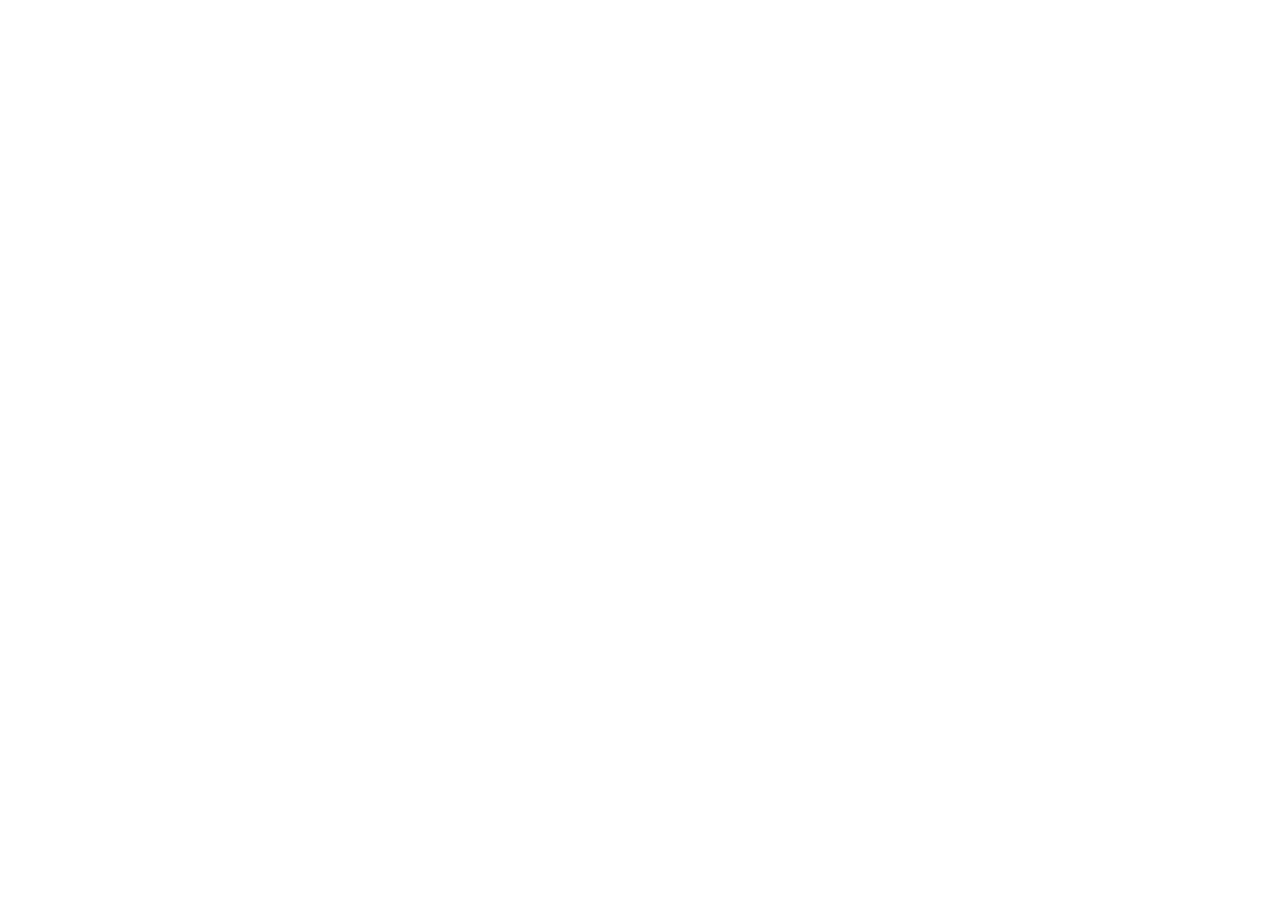
==== index.html @ bc88ebb4 "20221108" ====
<!DOCTYPE html><html lang="en"><head>
    <meta charset="utf-8">
    <title>WAYNE'S HOME PAGE</title>
    <base href="https://chaomow.github.io/mypage/">
    <meta name="viewport" content="width=device-width, initial-scale=1">
    <link rel="icon" type="image/x-icon" href="favicon.ico">
    <link rel="preconnect" href="https://fonts.googleapis.com">
    <link rel="preconnect" href="https://fonts.gstatic.com" crossorigin="">
    <style type="text/css">@font-face{font-family:'Material Symbols Outlined';font-style:normal;font-weight:400;src:url(https://fonts.gstatic.com/s/materialsymbolsoutlined/v68/kJF1BvYX7BgnkSrUwT8OhrdQw4oELdPIeeII9v6oDMzByHX9rA6RzaxHMPdY43zj-jCxv3fzvRNU22ZXGJpEpjC_1v-p_4MrImHCIJIZrDCvHOelbd5zrDAt.woff) format('woff');}.material-symbols-outlined{font-family:'Material Symbols Outlined';font-weight:normal;font-style:normal;font-size:24px;line-height:1;letter-spacing:normal;text-transform:none;display:inline-block;white-space:nowrap;word-wrap:normal;direction:ltr;-webkit-font-feature-settings:'liga';-webkit-font-smoothing:antialiased;}</style>
  <style>body{margin:0!important;padding:0!important}:root{--surface-a:#ffffff;--surface-b:#f8f9fa;--surface-c:#e9ecef;--surface-d:#dee2e6;--surface-e:#ffffff;--surface-f:#ffffff;--text-color:#495057;--text-color-secondary:#6c757d;--primary-color:#2196F3;--primary-color-text:#ffffff;--font-family:-apple-system, BlinkMacSystemFont, Segoe UI, Roboto, Helvetica, Arial, sans-serif, Apple Color Emoji, Segoe UI Emoji, Segoe UI Symbol;--surface-0:#ffffff;--surface-50:#FAFAFA;--surface-100:#F5F5F5;--surface-200:#EEEEEE;--surface-300:#E0E0E0;--surface-400:#BDBDBD;--surface-500:#9E9E9E;--surface-600:#757575;--surface-700:#616161;--surface-800:#424242;--surface-900:#212121;--gray-50:#FAFAFA;--gray-100:#F5F5F5;--gray-200:#EEEEEE;--gray-300:#E0E0E0;--gray-400:#BDBDBD;--gray-500:#9E9E9E;--gray-600:#757575;--gray-700:#616161;--gray-800:#424242;--gray-900:#212121;--content-padding:1rem;--inline-spacing:.5rem;--border-radius:3px;--surface-ground:#f8f9fa;--surface-section:#ffffff;--surface-card:#ffffff;--surface-overlay:#ffffff;--surface-border:#dee2e6;--surface-hover:#e9ecef;--maskbg:rgba(0, 0, 0, .4);--focus-ring:0 0 0 .2rem #a6d5fa;color-scheme:light}*{box-sizing:border-box}:root{--blue-50:#f4fafe;--blue-100:#cae6fc;--blue-200:#a0d2fa;--blue-300:#75bef8;--blue-400:#4baaf5;--blue-500:#2196f3;--blue-600:#1c80cf;--blue-700:#1769aa;--blue-800:#125386;--blue-900:#0d3c61;--green-50:#f6fbf6;--green-100:#d4ecd5;--green-200:#b2ddb4;--green-300:#90cd93;--green-400:#6ebe71;--green-500:#4caf50;--green-600:#419544;--green-700:#357b38;--green-800:#2a602c;--green-900:#1e4620;--yellow-50:#fffcf5;--yellow-100:#fef0cd;--yellow-200:#fde4a5;--yellow-300:#fdd87d;--yellow-400:#fccc55;--yellow-500:#fbc02d;--yellow-600:#d5a326;--yellow-700:#b08620;--yellow-800:#8a6a19;--yellow-900:#644d12;--cyan-50:#f2fcfd;--cyan-100:#c2eff5;--cyan-200:#91e2ed;--cyan-300:#61d5e4;--cyan-400:#30c9dc;--cyan-500:#00bcd4;--cyan-600:#00a0b4;--cyan-700:#008494;--cyan-800:#006775;--cyan-900:#004b55;--pink-50:#fef4f7;--pink-100:#fac9da;--pink-200:#f69ebc;--pink-300:#f1749e;--pink-400:#ed4981;--pink-500:#e91e63;--pink-600:#c61a54;--pink-700:#a31545;--pink-800:#801136;--pink-900:#5d0c28;--indigo-50:#f5f6fb;--indigo-100:#d1d5ed;--indigo-200:#acb4df;--indigo-300:#8893d1;--indigo-400:#6372c3;--indigo-500:#3f51b5;--indigo-600:#36459a;--indigo-700:#2c397f;--indigo-800:#232d64;--indigo-900:#192048;--teal-50:#f2faf9;--teal-100:#c2e6e2;--teal-200:#91d2cc;--teal-300:#61beb5;--teal-400:#30aa9f;--teal-500:#009688;--teal-600:#008074;--teal-700:#00695f;--teal-800:#00534b;--teal-900:#003c36;--orange-50:#fff8f2;--orange-100:#fde0c2;--orange-200:#fbc791;--orange-300:#f9ae61;--orange-400:#f79530;--orange-500:#f57c00;--orange-600:#d06900;--orange-700:#ac5700;--orange-800:#874400;--orange-900:#623200;--bluegray-50:#f7f9f9;--bluegray-100:#d9e0e3;--bluegray-200:#bbc7cd;--bluegray-300:#9caeb7;--bluegray-400:#7e96a1;--bluegray-500:#607d8b;--bluegray-600:#526a76;--bluegray-700:#435861;--bluegray-800:#35454c;--bluegray-900:#263238;--purple-50:#faf4fb;--purple-100:#e7cbec;--purple-200:#d4a2dd;--purple-300:#c279ce;--purple-400:#af50bf;--purple-500:#9c27b0;--purple-600:#852196;--purple-700:#6d1b7b;--purple-800:#561561;--purple-900:#3e1046;--red-50:#fff5f5;--red-100:#ffd1ce;--red-200:#ffada7;--red-300:#ff8980;--red-400:#ff6459;--red-500:#ff4032;--red-600:#d9362b;--red-700:#b32d23;--red-800:#8c231c;--red-900:#661a14;--primary-50:#f4fafe;--primary-100:#cae6fc;--primary-200:#a0d2fa;--primary-300:#75bef8;--primary-400:#4baaf5;--primary-500:#2196f3;--primary-600:#1c80cf;--primary-700:#1769aa;--primary-800:#125386;--primary-900:#0d3c61}</style><link rel="stylesheet" href="styles.6260eb322035227e.css" media="print" onload="this.media='all'"><noscript><link rel="stylesheet" href="styles.6260eb322035227e.css"></noscript></head>
  <body>
    <app-root></app-root>
  <script src="runtime.2a8d6dcef9b5f52f.js" type="module"></script><script src="polyfills.b99f590e5c2a266e.js" type="module"></script><script src="main.720377972536fd0b.js" type="module"></script>

</body></html>
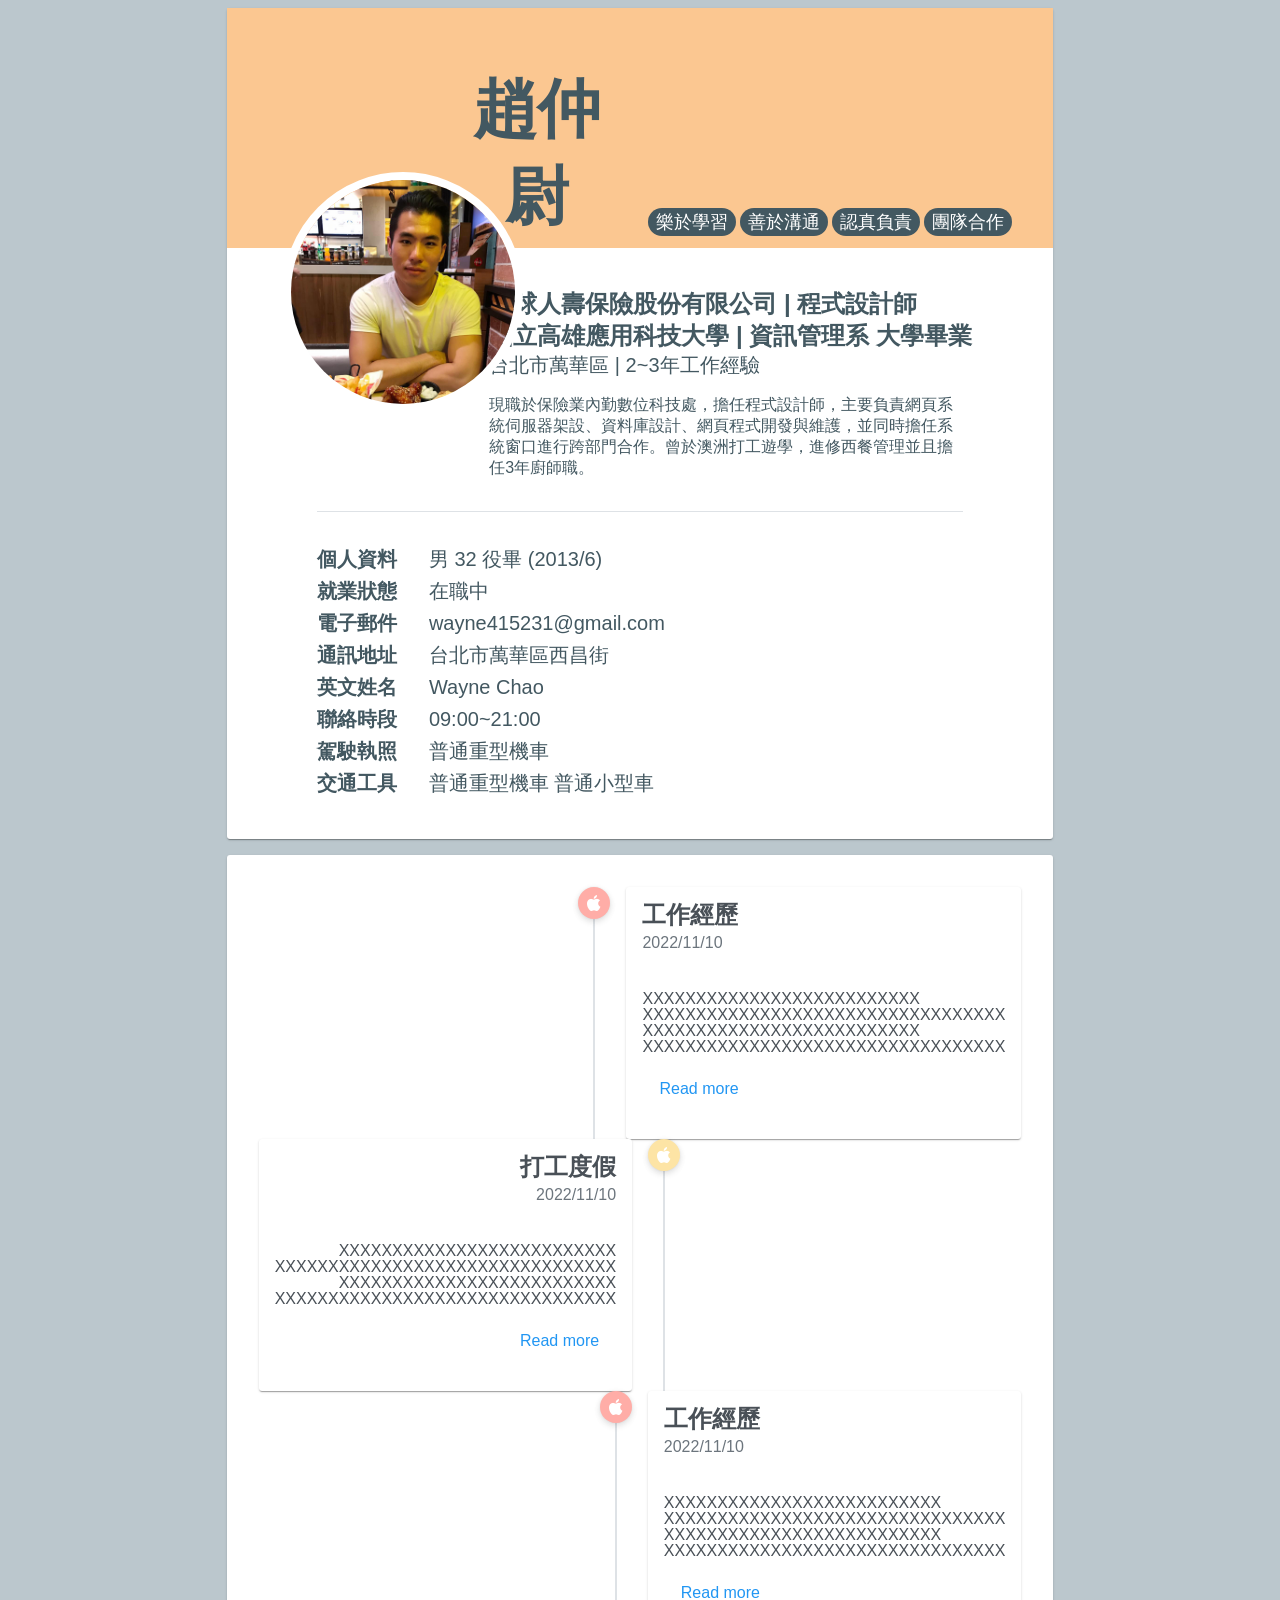
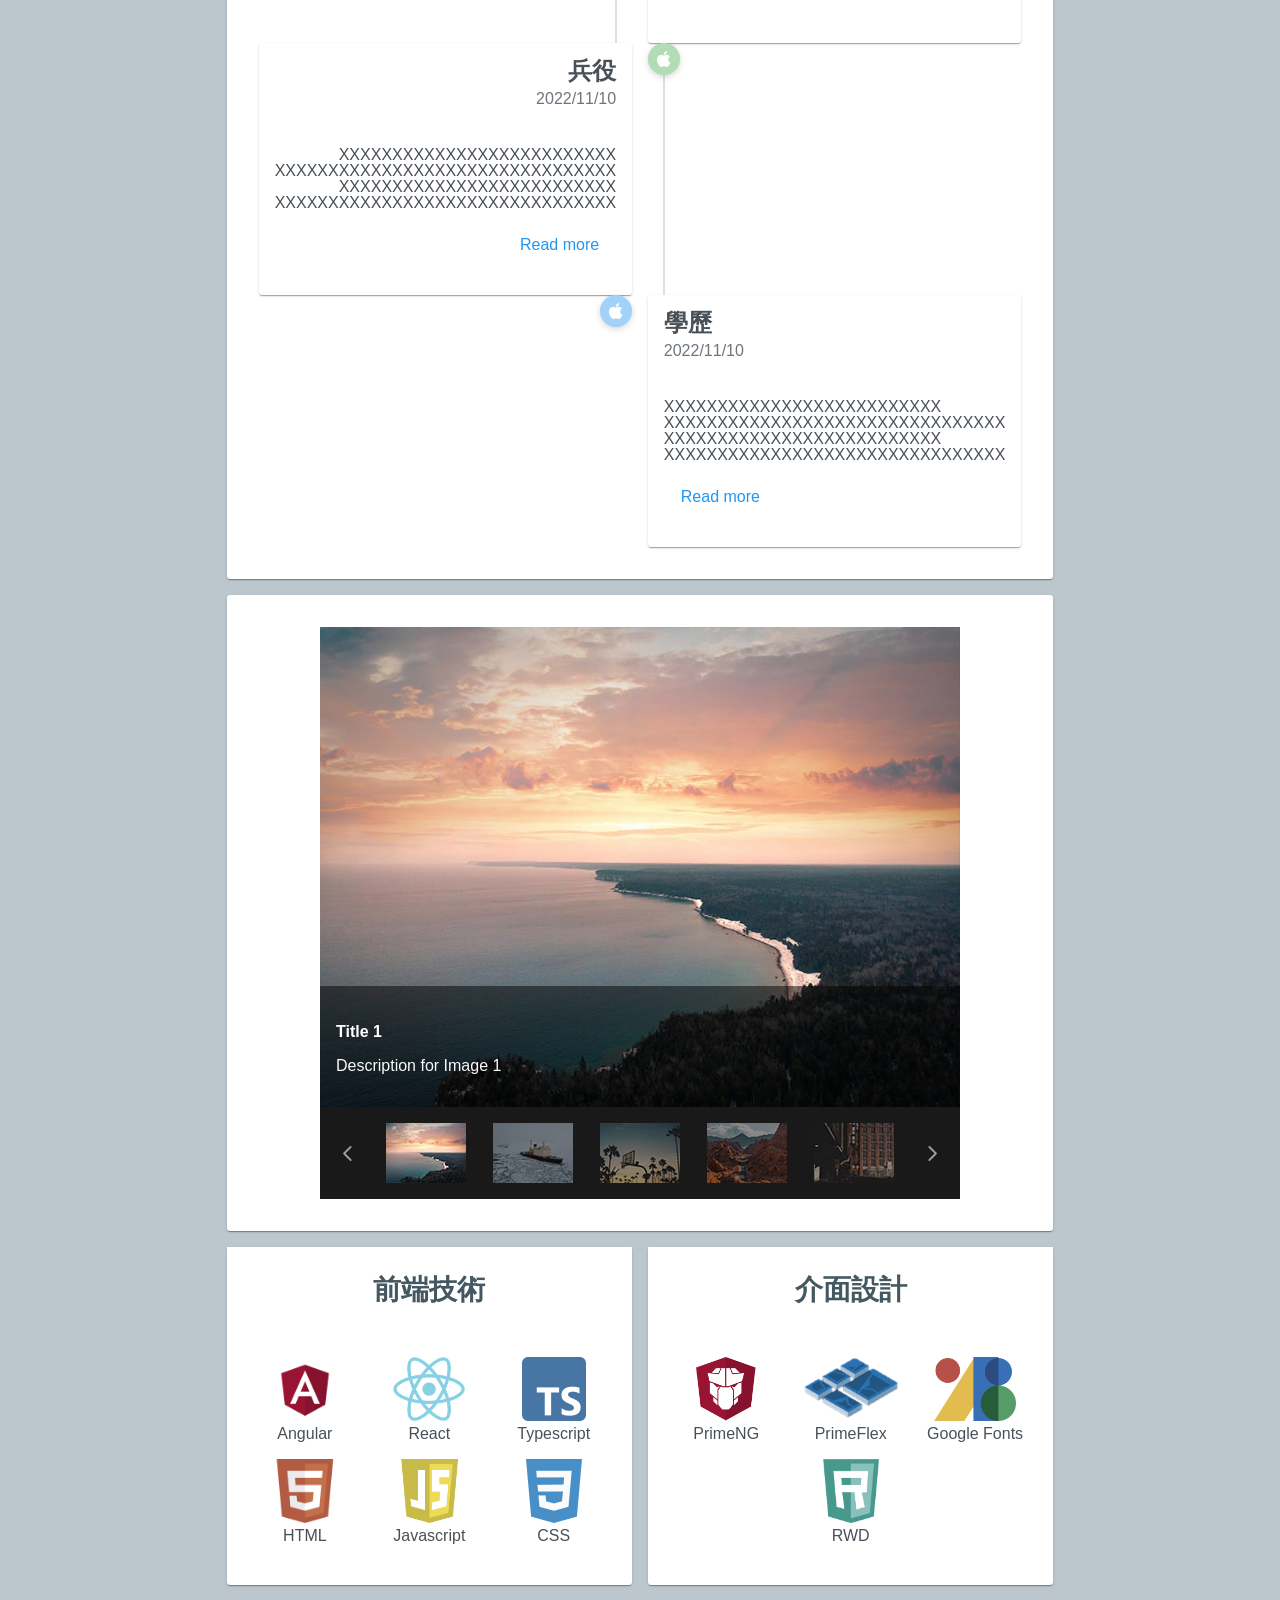
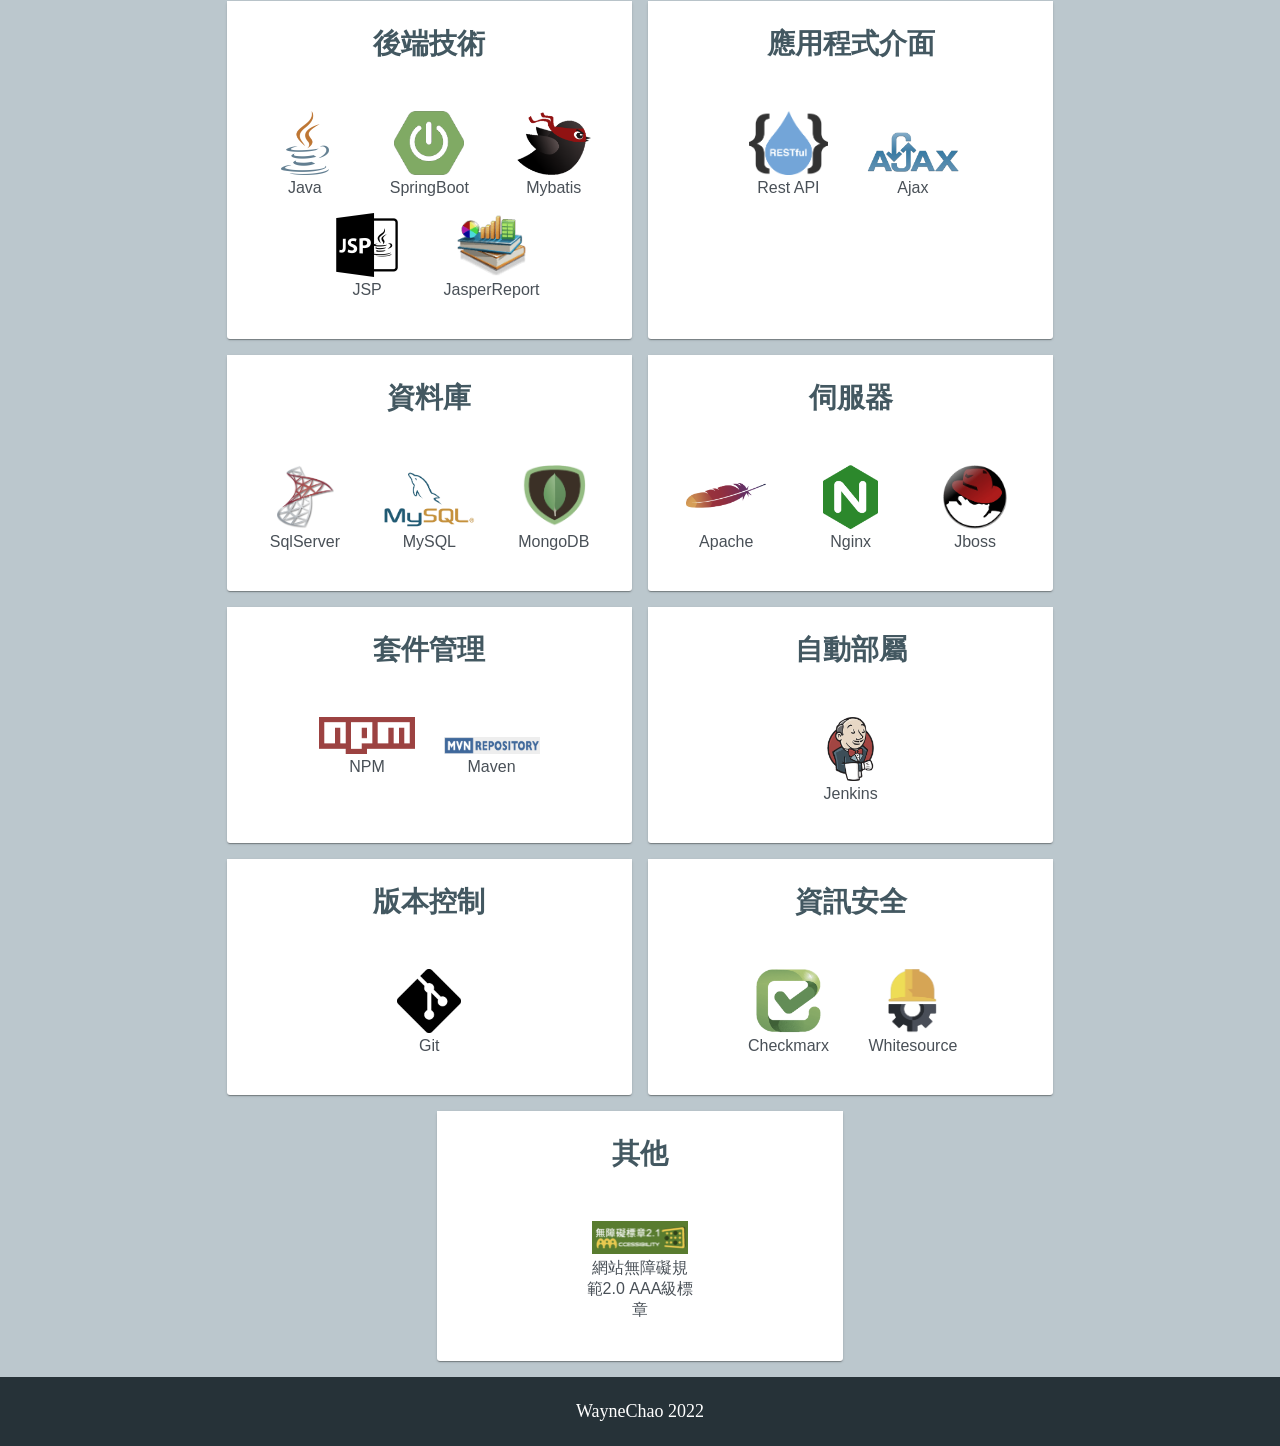
==== commit 3d6ea0b1: "20221110" ====
--- a/index.html
+++ b/index.html
@@ -1,15 +1,15 @@
 <!DOCTYPE html><html lang="en"><head>
     <meta charset="utf-8">
     <title>WAYNE'S HOME PAGE</title>
-    <base href="https://chaomow.github.io/mypage/">
+    <base href="/">
     <meta name="viewport" content="width=device-width, initial-scale=1">
     <link rel="icon" type="image/x-icon" href="favicon.ico">
     <link rel="preconnect" href="https://fonts.googleapis.com">
     <link rel="preconnect" href="https://fonts.gstatic.com" crossorigin="">
     <style type="text/css">@font-face{font-family:'Material Symbols Outlined';font-style:normal;font-weight:400;src:url(https://fonts.gstatic.com/s/materialsymbolsoutlined/v68/kJF1BvYX7BgnkSrUwT8OhrdQw4oELdPIeeII9v6oDMzByHX9rA6RzaxHMPdY43zj-jCxv3fzvRNU22ZXGJpEpjC_1v-p_4MrImHCIJIZrDCvHOelbd5zrDAt.woff) format('woff');}.material-symbols-outlined{font-family:'Material Symbols Outlined';font-weight:normal;font-style:normal;font-size:24px;line-height:1;letter-spacing:normal;text-transform:none;display:inline-block;white-space:nowrap;word-wrap:normal;direction:ltr;-webkit-font-feature-settings:'liga';-webkit-font-smoothing:antialiased;}</style>
-  <style>body{margin:0!important;padding:0!important}:root{--surface-a:#ffffff;--surface-b:#f8f9fa;--surface-c:#e9ecef;--surface-d:#dee2e6;--surface-e:#ffffff;--surface-f:#ffffff;--text-color:#495057;--text-color-secondary:#6c757d;--primary-color:#2196F3;--primary-color-text:#ffffff;--font-family:-apple-system, BlinkMacSystemFont, Segoe UI, Roboto, Helvetica, Arial, sans-serif, Apple Color Emoji, Segoe UI Emoji, Segoe UI Symbol;--surface-0:#ffffff;--surface-50:#FAFAFA;--surface-100:#F5F5F5;--surface-200:#EEEEEE;--surface-300:#E0E0E0;--surface-400:#BDBDBD;--surface-500:#9E9E9E;--surface-600:#757575;--surface-700:#616161;--surface-800:#424242;--surface-900:#212121;--gray-50:#FAFAFA;--gray-100:#F5F5F5;--gray-200:#EEEEEE;--gray-300:#E0E0E0;--gray-400:#BDBDBD;--gray-500:#9E9E9E;--gray-600:#757575;--gray-700:#616161;--gray-800:#424242;--gray-900:#212121;--content-padding:1rem;--inline-spacing:.5rem;--border-radius:3px;--surface-ground:#f8f9fa;--surface-section:#ffffff;--surface-card:#ffffff;--surface-overlay:#ffffff;--surface-border:#dee2e6;--surface-hover:#e9ecef;--maskbg:rgba(0, 0, 0, .4);--focus-ring:0 0 0 .2rem #a6d5fa;color-scheme:light}*{box-sizing:border-box}:root{--blue-50:#f4fafe;--blue-100:#cae6fc;--blue-200:#a0d2fa;--blue-300:#75bef8;--blue-400:#4baaf5;--blue-500:#2196f3;--blue-600:#1c80cf;--blue-700:#1769aa;--blue-800:#125386;--blue-900:#0d3c61;--green-50:#f6fbf6;--green-100:#d4ecd5;--green-200:#b2ddb4;--green-300:#90cd93;--green-400:#6ebe71;--green-500:#4caf50;--green-600:#419544;--green-700:#357b38;--green-800:#2a602c;--green-900:#1e4620;--yellow-50:#fffcf5;--yellow-100:#fef0cd;--yellow-200:#fde4a5;--yellow-300:#fdd87d;--yellow-400:#fccc55;--yellow-500:#fbc02d;--yellow-600:#d5a326;--yellow-700:#b08620;--yellow-800:#8a6a19;--yellow-900:#644d12;--cyan-50:#f2fcfd;--cyan-100:#c2eff5;--cyan-200:#91e2ed;--cyan-300:#61d5e4;--cyan-400:#30c9dc;--cyan-500:#00bcd4;--cyan-600:#00a0b4;--cyan-700:#008494;--cyan-800:#006775;--cyan-900:#004b55;--pink-50:#fef4f7;--pink-100:#fac9da;--pink-200:#f69ebc;--pink-300:#f1749e;--pink-400:#ed4981;--pink-500:#e91e63;--pink-600:#c61a54;--pink-700:#a31545;--pink-800:#801136;--pink-900:#5d0c28;--indigo-50:#f5f6fb;--indigo-100:#d1d5ed;--indigo-200:#acb4df;--indigo-300:#8893d1;--indigo-400:#6372c3;--indigo-500:#3f51b5;--indigo-600:#36459a;--indigo-700:#2c397f;--indigo-800:#232d64;--indigo-900:#192048;--teal-50:#f2faf9;--teal-100:#c2e6e2;--teal-200:#91d2cc;--teal-300:#61beb5;--teal-400:#30aa9f;--teal-500:#009688;--teal-600:#008074;--teal-700:#00695f;--teal-800:#00534b;--teal-900:#003c36;--orange-50:#fff8f2;--orange-100:#fde0c2;--orange-200:#fbc791;--orange-300:#f9ae61;--orange-400:#f79530;--orange-500:#f57c00;--orange-600:#d06900;--orange-700:#ac5700;--orange-800:#874400;--orange-900:#623200;--bluegray-50:#f7f9f9;--bluegray-100:#d9e0e3;--bluegray-200:#bbc7cd;--bluegray-300:#9caeb7;--bluegray-400:#7e96a1;--bluegray-500:#607d8b;--bluegray-600:#526a76;--bluegray-700:#435861;--bluegray-800:#35454c;--bluegray-900:#263238;--purple-50:#faf4fb;--purple-100:#e7cbec;--purple-200:#d4a2dd;--purple-300:#c279ce;--purple-400:#af50bf;--purple-500:#9c27b0;--purple-600:#852196;--purple-700:#6d1b7b;--purple-800:#561561;--purple-900:#3e1046;--red-50:#fff5f5;--red-100:#ffd1ce;--red-200:#ffada7;--red-300:#ff8980;--red-400:#ff6459;--red-500:#ff4032;--red-600:#d9362b;--red-700:#b32d23;--red-800:#8c231c;--red-900:#661a14;--primary-50:#f4fafe;--primary-100:#cae6fc;--primary-200:#a0d2fa;--primary-300:#75bef8;--primary-400:#4baaf5;--primary-500:#2196f3;--primary-600:#1c80cf;--primary-700:#1769aa;--primary-800:#125386;--primary-900:#0d3c61}</style><link rel="stylesheet" href="styles.6260eb322035227e.css" media="print" onload="this.media='all'"><noscript><link rel="stylesheet" href="styles.6260eb322035227e.css"></noscript></head>
+  <style>html{scroll-behavior:smooth}body{margin:0!important;padding:0!important}:root{--surface-a:#ffffff;--surface-b:#f8f9fa;--surface-c:#e9ecef;--surface-d:#dee2e6;--surface-e:#ffffff;--surface-f:#ffffff;--text-color:#495057;--text-color-secondary:#6c757d;--primary-color:#2196F3;--primary-color-text:#ffffff;--font-family:-apple-system, BlinkMacSystemFont, Segoe UI, Roboto, Helvetica, Arial, sans-serif, Apple Color Emoji, Segoe UI Emoji, Segoe UI Symbol;--surface-0:#ffffff;--surface-50:#FAFAFA;--surface-100:#F5F5F5;--surface-200:#EEEEEE;--surface-300:#E0E0E0;--surface-400:#BDBDBD;--surface-500:#9E9E9E;--surface-600:#757575;--surface-700:#616161;--surface-800:#424242;--surface-900:#212121;--gray-50:#FAFAFA;--gray-100:#F5F5F5;--gray-200:#EEEEEE;--gray-300:#E0E0E0;--gray-400:#BDBDBD;--gray-500:#9E9E9E;--gray-600:#757575;--gray-700:#616161;--gray-800:#424242;--gray-900:#212121;--content-padding:1rem;--inline-spacing:.5rem;--border-radius:3px;--surface-ground:#f8f9fa;--surface-section:#ffffff;--surface-card:#ffffff;--surface-overlay:#ffffff;--surface-border:#dee2e6;--surface-hover:#e9ecef;--maskbg:rgba(0, 0, 0, .4);--focus-ring:0 0 0 .2rem #a6d5fa;color-scheme:light}*{box-sizing:border-box}:root{--blue-50:#f4fafe;--blue-100:#cae6fc;--blue-200:#a0d2fa;--blue-300:#75bef8;--blue-400:#4baaf5;--blue-500:#2196f3;--blue-600:#1c80cf;--blue-700:#1769aa;--blue-800:#125386;--blue-900:#0d3c61;--green-50:#f6fbf6;--green-100:#d4ecd5;--green-200:#b2ddb4;--green-300:#90cd93;--green-400:#6ebe71;--green-500:#4caf50;--green-600:#419544;--green-700:#357b38;--green-800:#2a602c;--green-900:#1e4620;--yellow-50:#fffcf5;--yellow-100:#fef0cd;--yellow-200:#fde4a5;--yellow-300:#fdd87d;--yellow-400:#fccc55;--yellow-500:#fbc02d;--yellow-600:#d5a326;--yellow-700:#b08620;--yellow-800:#8a6a19;--yellow-900:#644d12;--cyan-50:#f2fcfd;--cyan-100:#c2eff5;--cyan-200:#91e2ed;--cyan-300:#61d5e4;--cyan-400:#30c9dc;--cyan-500:#00bcd4;--cyan-600:#00a0b4;--cyan-700:#008494;--cyan-800:#006775;--cyan-900:#004b55;--pink-50:#fef4f7;--pink-100:#fac9da;--pink-200:#f69ebc;--pink-300:#f1749e;--pink-400:#ed4981;--pink-500:#e91e63;--pink-600:#c61a54;--pink-700:#a31545;--pink-800:#801136;--pink-900:#5d0c28;--indigo-50:#f5f6fb;--indigo-100:#d1d5ed;--indigo-200:#acb4df;--indigo-300:#8893d1;--indigo-400:#6372c3;--indigo-500:#3f51b5;--indigo-600:#36459a;--indigo-700:#2c397f;--indigo-800:#232d64;--indigo-900:#192048;--teal-50:#f2faf9;--teal-100:#c2e6e2;--teal-200:#91d2cc;--teal-300:#61beb5;--teal-400:#30aa9f;--teal-500:#009688;--teal-600:#008074;--teal-700:#00695f;--teal-800:#00534b;--teal-900:#003c36;--orange-50:#fff8f2;--orange-100:#fde0c2;--orange-200:#fbc791;--orange-300:#f9ae61;--orange-400:#f79530;--orange-500:#f57c00;--orange-600:#d06900;--orange-700:#ac5700;--orange-800:#874400;--orange-900:#623200;--bluegray-50:#f7f9f9;--bluegray-100:#d9e0e3;--bluegray-200:#bbc7cd;--bluegray-300:#9caeb7;--bluegray-400:#7e96a1;--bluegray-500:#607d8b;--bluegray-600:#526a76;--bluegray-700:#435861;--bluegray-800:#35454c;--bluegray-900:#263238;--purple-50:#faf4fb;--purple-100:#e7cbec;--purple-200:#d4a2dd;--purple-300:#c279ce;--purple-400:#af50bf;--purple-500:#9c27b0;--purple-600:#852196;--purple-700:#6d1b7b;--purple-800:#561561;--purple-900:#3e1046;--red-50:#fff5f5;--red-100:#ffd1ce;--red-200:#ffada7;--red-300:#ff8980;--red-400:#ff6459;--red-500:#ff4032;--red-600:#d9362b;--red-700:#b32d23;--red-800:#8c231c;--red-900:#661a14;--primary-50:#f4fafe;--primary-100:#cae6fc;--primary-200:#a0d2fa;--primary-300:#75bef8;--primary-400:#4baaf5;--primary-500:#2196f3;--primary-600:#1c80cf;--primary-700:#1769aa;--primary-800:#125386;--primary-900:#0d3c61}</style><link rel="stylesheet" href="styles.47f8386984bbf0a9.css" media="print" onload="this.media='all'"><noscript><link rel="stylesheet" href="styles.47f8386984bbf0a9.css"></noscript></head>
   <body>
     <app-root></app-root>
-  <script src="runtime.2a8d6dcef9b5f52f.js" type="module"></script><script src="polyfills.b99f590e5c2a266e.js" type="module"></script><script src="main.720377972536fd0b.js" type="module"></script>
+  <script src="runtime.d8e8697919261446.js" type="module"></script><script src="polyfills.b99f590e5c2a266e.js" type="module"></script><script src="main.c6838c0683c61ab2.js" type="module"></script>
 
 </body></html>
--- a/styles.47f8386984bbf0a9.css
+++ b/styles.47f8386984bbf0a9.css
@@ -0,0 +1,6 @@
+html{scroll-behavior:smooth}body,.grid{margin:0!important;padding:0!important}.p-scrolltop{width:4rem!important;height:4rem!important;border:none!important;background:var(--bluegray-200)!important}.p-scrolltop:hover{background:var(--bluegray-300)!important}.p-scrolltop:focus{outline:0 none;outline-offset:0;box-shadow:0 0 0 .2rem var(--bluegray-300)!important}.p-scrolltop .p-scrolltop-icon{font-size:2rem;color:#fff!important}@media (max-width: 992px){.p-scrolltop{width:4rem!important;height:4rem!important}.p-scrolltop .p-scrolltop-icon{font-size:2rem!important}}.p-dock .p-dock-item{background-color:var(--bluegray-200)!important;border-radius:50%}.p-dock .p-dock-item a{text-decoration:none!important}.p-dock .p-dock-item a span{font-size:3rem;color:#fff!important}.p-dock .p-dock-item:hover{background-color:var(--bluegray-300)!important}.p-speeddial .p-speeddial-button{top:20px!important;left:20px!important;width:4rem!important;height:4rem!important;border:none!important;background-color:var(--bluegray-200)!important;box-shadow:0 2px 4px -1px #0003,0 4px 5px #00000024,0 1px 10px #0000001f!important}.p-speeddial .p-speeddial-button:hover{background-color:var(--bluegray-300)!important}.p-speeddial .p-speeddial-button:focus{outline:0 none!important;outline-offset:0!important}.p-speeddial .p-speeddial-item a{text-decoration:none!important}.p-speeddial .p-speeddial-action{top:20px!important;left:20px!important;width:3rem!important;height:3rem!important;background-color:var(--bluegray-200)!important}.p-speeddial .p-speeddial-action:hover{background-color:var(--bluegray-300)!important}.p-tooltip .p-tooltip-text{background-color:var(--bluegray-400)!important;color:#fff!important}.p-tooltip.p-tooltip-right .p-tooltip-arrow{border-right-color:var(--bluegray-400)!important}.p-tooltip.p-tooltip-left .p-tooltip-arrow{border-left-color:var(--bluegray-400)!important}.p-tooltip.p-tooltip-top .p-tooltip-arrow{border-top-color:var(--bluegray-400)!important}.p-tooltip.p-tooltip-bottom .p-tooltip-arrow{border-bottom-color:var(--bluegray-400)!important}.table{display:table}.table .row{display:table-row}.table .row .cell{display:table-cell}:root{--surface-a:#ffffff;--surface-b:#f8f9fa;--surface-c:#e9ecef;--surface-d:#dee2e6;--surface-e:#ffffff;--surface-f:#ffffff;--text-color:#495057;--text-color-secondary:#6c757d;--primary-color:#2196F3;--primary-color-text:#ffffff;--font-family:-apple-system, BlinkMacSystemFont, Segoe UI, Roboto, Helvetica, Arial, sans-serif, Apple Color Emoji, Segoe UI Emoji, Segoe UI Symbol;--surface-0: #ffffff;--surface-50: #FAFAFA;--surface-100: #F5F5F5;--surface-200: #EEEEEE;--surface-300: #E0E0E0;--surface-400: #BDBDBD;--surface-500: #9E9E9E;--surface-600: #757575;--surface-700: #616161;--surface-800: #424242;--surface-900: #212121;--gray-50: #FAFAFA;--gray-100: #F5F5F5;--gray-200: #EEEEEE;--gray-300: #E0E0E0;--gray-400: #BDBDBD;--gray-500: #9E9E9E;--gray-600: #757575;--gray-700: #616161;--gray-800: #424242;--gray-900: #212121;--content-padding:1rem;--inline-spacing:.5rem;--border-radius:3px;--surface-ground:#f8f9fa;--surface-section:#ffffff;--surface-card:#ffffff;--surface-overlay:#ffffff;--surface-border:#dee2e6;--surface-hover: #e9ecef;--maskbg: rgba(0, 0, 0, .4);--focus-ring: 0 0 0 .2rem #a6d5fa;color-scheme:light}*{box-sizing:border-box}.p-component{font-family:-apple-system,BlinkMacSystemFont,Segoe UI,Roboto,Helvetica,Arial,sans-serif,"Apple Color Emoji","Segoe UI Emoji",Segoe UI Symbol;font-size:1rem;font-weight:400}.p-component-overlay{background-color:#0006;transition-duration:.2s}.p-disabled,.p-component:disabled{opacity:.6}.p-error{color:#f44336}.p-text-secondary{color:#6c757d}.pi{font-size:1rem}.p-link{font-size:1rem;font-family:-apple-system,BlinkMacSystemFont,Segoe UI,Roboto,Helvetica,Arial,sans-serif,"Apple Color Emoji","Segoe UI Emoji",Segoe UI Symbol;border-radius:3px}.p-link:focus{outline:0 none;outline-offset:0;box-shadow:0 0 0 .2rem #a6d5fa}.p-component-overlay-enter{animation:p-component-overlay-enter-animation .15s forwards}.p-component-overlay-leave{animation:p-component-overlay-leave-animation .15s forwards}@keyframes p-component-overlay-enter-animation{0%{background-color:transparent}to{background-color:var(--maskbg)}}@keyframes p-component-overlay-leave-animation{0%{background-color:var(--maskbg)}to{background-color:transparent}}:root{--blue-50:#f4fafe;--blue-100:#cae6fc;--blue-200:#a0d2fa;--blue-300:#75bef8;--blue-400:#4baaf5;--blue-500:#2196f3;--blue-600:#1c80cf;--blue-700:#1769aa;--blue-800:#125386;--blue-900:#0d3c61;--green-50:#f6fbf6;--green-100:#d4ecd5;--green-200:#b2ddb4;--green-300:#90cd93;--green-400:#6ebe71;--green-500:#4caf50;--green-600:#419544;--green-700:#357b38;--green-800:#2a602c;--green-900:#1e4620;--yellow-50:#fffcf5;--yellow-100:#fef0cd;--yellow-200:#fde4a5;--yellow-300:#fdd87d;--yellow-400:#fccc55;--yellow-500:#fbc02d;--yellow-600:#d5a326;--yellow-700:#b08620;--yellow-800:#8a6a19;--yellow-900:#644d12;--cyan-50:#f2fcfd;--cyan-100:#c2eff5;--cyan-200:#91e2ed;--cyan-300:#61d5e4;--cyan-400:#30c9dc;--cyan-500:#00bcd4;--cyan-600:#00a0b4;--cyan-700:#008494;--cyan-800:#006775;--cyan-900:#004b55;--pink-50:#fef4f7;--pink-100:#fac9da;--pink-200:#f69ebc;--pink-300:#f1749e;--pink-400:#ed4981;--pink-500:#e91e63;--pink-600:#c61a54;--pink-700:#a31545;--pink-800:#801136;--pink-900:#5d0c28;--indigo-50:#f5f6fb;--indigo-100:#d1d5ed;--indigo-200:#acb4df;--indigo-300:#8893d1;--indigo-400:#6372c3;--indigo-500:#3f51b5;--indigo-600:#36459a;--indigo-700:#2c397f;--indigo-800:#232d64;--indigo-900:#192048;--teal-50:#f2faf9;--teal-100:#c2e6e2;--teal-200:#91d2cc;--teal-300:#61beb5;--teal-400:#30aa9f;--teal-500:#009688;--teal-600:#008074;--teal-700:#00695f;--teal-800:#00534b;--teal-900:#003c36;--orange-50:#fff8f2;--orange-100:#fde0c2;--orange-200:#fbc791;--orange-300:#f9ae61;--orange-400:#f79530;--orange-500:#f57c00;--orange-600:#d06900;--orange-700:#ac5700;--orange-800:#874400;--orange-900:#623200;--bluegray-50:#f7f9f9;--bluegray-100:#d9e0e3;--bluegray-200:#bbc7cd;--bluegray-300:#9caeb7;--bluegray-400:#7e96a1;--bluegray-500:#607d8b;--bluegray-600:#526a76;--bluegray-700:#435861;--bluegray-800:#35454c;--bluegray-900:#263238;--purple-50:#faf4fb;--purple-100:#e7cbec;--purple-200:#d4a2dd;--purple-300:#c279ce;--purple-400:#af50bf;--purple-500:#9c27b0;--purple-600:#852196;--purple-700:#6d1b7b;--purple-800:#561561;--purple-900:#3e1046;--red-50:#fff5f5;--red-100:#ffd1ce;--red-200:#ffada7;--red-300:#ff8980;--red-400:#ff6459;--red-500:#ff4032;--red-600:#d9362b;--red-700:#b32d23;--red-800:#8c231c;--red-900:#661a14;--primary-50:#f4fafe;--primary-100:#cae6fc;--primary-200:#a0d2fa;--primary-300:#75bef8;--primary-400:#4baaf5;--primary-500:#2196f3;--primary-600:#1c80cf;--primary-700:#1769aa;--primary-800:#125386;--primary-900:#0d3c61}.p-autocomplete .p-autocomplete-loader{right:.5rem}.p-autocomplete.p-autocomplete-dd .p-autocomplete-loader{right:2.857rem}.p-autocomplete .p-autocomplete-multiple-container{padding:.25rem .5rem}.p-autocomplete .p-autocomplete-multiple-container:not(.p-disabled):hover{border-color:#2196f3}.p-autocomplete .p-autocomplete-multiple-container:not(.p-disabled).p-focus{outline:0 none;outline-offset:0;box-shadow:0 0 0 .2rem #a6d5fa;border-color:#2196f3}.p-autocomplete .p-autocomplete-multiple-container .p-autocomplete-input-token{padding:.25rem 0}.p-autocomplete .p-autocomplete-multiple-container .p-autocomplete-input-token input{font-family:-apple-system,BlinkMacSystemFont,Segoe UI,Roboto,Helvetica,Arial,sans-serif,"Apple Color Emoji","Segoe UI Emoji",Segoe UI Symbol;font-size:1rem;color:#495057;padding:0;margin:0}.p-autocomplete .p-autocomplete-multiple-container .p-autocomplete-token{padding:.25rem .5rem;margin-right:.5rem;background:#E3F2FD;color:#495057;border-radius:3px}.p-autocomplete .p-autocomplete-multiple-container .p-autocomplete-token .p-autocomplete-token-icon{margin-left:.5rem}p-autocomplete.ng-dirty.ng-invalid>.p-autocomplete>.p-inputtext{border-color:#f44336}.p-autocomplete-panel{background:#ffffff;color:#495057;border:0 none;border-radius:3px;box-shadow:0 2px 4px -1px #0003,0 4px 5px #00000024,0 1px 10px #0000001f}.p-autocomplete-panel .p-autocomplete-items{padding:.5rem 0}.p-autocomplete-panel .p-autocomplete-items .p-autocomplete-item{margin:0;padding:.5rem 1rem;border:0 none;color:#495057;background:transparent;transition:box-shadow .2s;border-radius:0}.p-autocomplete-panel .p-autocomplete-items .p-autocomplete-item:hover{color:#495057;background:#e9ecef}.p-autocomplete-panel .p-autocomplete-items .p-autocomplete-item.p-highlight{color:#495057;background:#E3F2FD}.p-autocomplete-panel .p-autocomplete-items .p-autocomplete-empty-message{padding:.5rem 1rem;color:#495057;background:transparent}.p-autocomplete-panel .p-autocomplete-items .p-autocomplete-item-group{margin:0;padding:.75rem 1rem;color:#495057;background:#ffffff;font-weight:600}p-autocomplete.p-autocomplete-clearable .p-inputtext{padding-right:2rem}p-autocomplete.p-autocomplete-clearable .p-autocomplete-clear-icon{color:#6c757d;right:.5rem}p-autocomplete.p-autocomplete-clearable .p-autocomplete-dd .p-autocomplete-clear-icon{color:#6c757d;right:2.857rem}p-calendar.ng-dirty.ng-invalid>.p-calendar>.p-inputtext{border-color:#f44336}.p-datepicker{padding:.5rem;background:#ffffff;color:#495057;border:1px solid #ced4da;border-radius:3px}.p-datepicker:not(.p-datepicker-inline){background:#ffffff;border:0 none;box-shadow:0 2px 4px -1px #0003,0 4px 5px #00000024,0 1px 10px #0000001f}.p-datepicker:not(.p-datepicker-inline) .p-datepicker-header{background:#ffffff}.p-datepicker .p-datepicker-header{padding:.5rem;color:#495057;background:#ffffff;font-weight:600;margin:0;border-bottom:1px solid #dee2e6;border-top-right-radius:3px;border-top-left-radius:3px}.p-datepicker .p-datepicker-header .p-datepicker-prev,.p-datepicker .p-datepicker-header .p-datepicker-next{width:2rem;height:2rem;color:#6c757d;border:0 none;background:transparent;border-radius:50%;transition:background-color .2s,color .2s,box-shadow .2s}.p-datepicker .p-datepicker-header .p-datepicker-prev:enabled:hover,.p-datepicker .p-datepicker-header .p-datepicker-next:enabled:hover{color:#495057;border-color:transparent;background:#e9ecef}.p-datepicker .p-datepicker-header .p-datepicker-prev:focus,.p-datepicker .p-datepicker-header .p-datepicker-next:focus{outline:0 none;outline-offset:0;box-shadow:0 0 0 .2rem #a6d5fa}.p-datepicker .p-datepicker-header .p-datepicker-title{line-height:2rem}.p-datepicker .p-datepicker-header .p-datepicker-title .p-datepicker-year,.p-datepicker .p-datepicker-header .p-datepicker-title .p-datepicker-month{color:#495057;transition:background-color .2s,color .2s,box-shadow .2s;font-weight:600;padding:.5rem}.p-datepicker .p-datepicker-header .p-datepicker-title .p-datepicker-year:enabled:hover,.p-datepicker .p-datepicker-header .p-datepicker-title .p-datepicker-month:enabled:hover{color:#2196f3}.p-datepicker .p-datepicker-header .p-datepicker-title .p-datepicker-month{margin-right:.5rem}.p-datepicker table{font-size:1rem;margin:.5rem 0}.p-datepicker table th{padding:.5rem}.p-datepicker table th>span{width:2.5rem;height:2.5rem}.p-datepicker table td{padding:.5rem}.p-datepicker table td>span{width:2.5rem;height:2.5rem;border-radius:50%;transition:box-shadow .2s;border:1px solid transparent}.p-datepicker table td>span.p-highlight{color:#495057;background:#E3F2FD}.p-datepicker table td>span:focus{outline:0 none;outline-offset:0;box-shadow:0 0 0 .2rem #a6d5fa}.p-datepicker table td.p-datepicker-today>span{background:#ced4da;color:#495057;border-color:transparent}.p-datepicker table td.p-datepicker-today>span.p-highlight{color:#495057;background:#E3F2FD}.p-datepicker .p-datepicker-buttonbar{padding:1rem 0;border-top:1px solid #dee2e6}.p-datepicker .p-datepicker-buttonbar .p-button{width:auto}.p-datepicker .p-timepicker{border-top:1px solid #dee2e6;padding:.5rem}.p-datepicker .p-timepicker button{width:2rem;height:2rem;color:#6c757d;border:0 none;background:transparent;border-radius:50%;transition:background-color .2s,color .2s,box-shadow .2s}.p-datepicker .p-timepicker button:enabled:hover{color:#495057;border-color:transparent;background:#e9ecef}.p-datepicker .p-timepicker button:focus{outline:0 none;outline-offset:0;box-shadow:0 0 0 .2rem #a6d5fa}.p-datepicker .p-timepicker button:last-child{margin-top:.2em}.p-datepicker .p-timepicker span{font-size:1.25rem}.p-datepicker .p-timepicker>div{padding:0 .5rem}.p-datepicker.p-datepicker-timeonly .p-timepicker{border-top:0 none}.p-datepicker .p-monthpicker{margin:.5rem 0}.p-datepicker .p-monthpicker .p-monthpicker-month{padding:.5rem;transition:box-shadow .2s;border-radius:3px}.p-datepicker .p-monthpicker .p-monthpicker-month.p-highlight{color:#495057;background:#E3F2FD}.p-datepicker .p-yearpicker{margin:.5rem 0}.p-datepicker .p-yearpicker .p-yearpicker-year{padding:.5rem;transition:box-shadow .2s;border-radius:3px}.p-datepicker .p-yearpicker .p-yearpicker-year.p-highlight{color:#495057;background:#E3F2FD}.p-datepicker.p-datepicker-multiple-month .p-datepicker-group{border-left:1px solid #dee2e6;padding-right:.5rem;padding-left:.5rem;padding-top:0;padding-bottom:0}.p-datepicker.p-datepicker-multiple-month .p-datepicker-group:first-child{padding-left:0;border-left:0 none}.p-datepicker.p-datepicker-multiple-month .p-datepicker-group:last-child{padding-right:0}.p-datepicker:not(.p-disabled) table td span:not(.p-highlight):not(.p-disabled):hover{background:#e9ecef}.p-datepicker:not(.p-disabled) table td span:not(.p-highlight):not(.p-disabled):focus{outline:0 none;outline-offset:0;box-shadow:0 0 0 .2rem #a6d5fa}.p-datepicker:not(.p-disabled) .p-monthpicker .p-monthpicker-month:not(.p-disabled):not(.p-highlight):hover{background:#e9ecef}.p-datepicker:not(.p-disabled) .p-monthpicker .p-monthpicker-month:not(.p-disabled):focus{outline:0 none;outline-offset:0;box-shadow:0 0 0 .2rem #a6d5fa}.p-datepicker:not(.p-disabled) .p-yearpicker .p-yearpicker-year:not(.p-disabled):not(.p-highlight):hover{background:#e9ecef}.p-datepicker:not(.p-disabled) .p-yearpicker .p-yearpicker-year:not(.p-disabled):focus{outline:0 none;outline-offset:0;box-shadow:0 0 0 .2rem #a6d5fa}p-calendar.p-calendar-clearable .p-inputtext{padding-right:2rem}p-calendar.p-calendar-clearable .p-calendar-clear-icon{color:#6c757d;right:.5rem}p-calendar.p-calendar-clearable.p-calendar-w-btn .p-calendar-clear-icon{color:#6c757d;right:2.857rem}@media screen and (max-width: 769px){.p-datepicker table th,.p-datepicker table td{padding:0}}.p-cascadeselect{background:#ffffff;border:1px solid #ced4da;transition:background-color .2s,color .2s,border-color .2s,box-shadow .2s;border-radius:3px}.p-cascadeselect:not(.p-disabled):hover{border-color:#2196f3}.p-cascadeselect:not(.p-disabled).p-focus{outline:0 none;outline-offset:0;box-shadow:0 0 0 .2rem #a6d5fa;border-color:#2196f3}.p-cascadeselect .p-cascadeselect-label{background:transparent;border:0 none;padding:.5rem}.p-cascadeselect .p-cascadeselect-label.p-placeholder{color:#6c757d}.p-cascadeselect .p-cascadeselect-label:enabled:focus{outline:0 none;box-shadow:none}.p-cascadeselect .p-cascadeselect-trigger{background:transparent;color:#6c757d;width:2.357rem;border-top-right-radius:3px;border-bottom-right-radius:3px}.p-cascadeselect-panel{background:#ffffff;color:#495057;border:0 none;border-radius:3px;box-shadow:0 2px 4px -1px #0003,0 4px 5px #00000024,0 1px 10px #0000001f}.p-cascadeselect-panel .p-cascadeselect-items{padding:.5rem 0}.p-cascadeselect-panel .p-cascadeselect-items .p-cascadeselect-item{margin:0;border:0 none;color:#495057;background:transparent;transition:box-shadow .2s;border-radius:0}.p-cascadeselect-panel .p-cascadeselect-items .p-cascadeselect-item .p-cascadeselect-item-content{padding:.5rem 1rem}.p-cascadeselect-panel .p-cascadeselect-items .p-cascadeselect-item .p-cascadeselect-item-content:focus{outline:0 none;outline-offset:0;box-shadow:inset 0 0 0 .15rem #a6d5fa}.p-cascadeselect-panel .p-cascadeselect-items .p-cascadeselect-item.p-highlight{color:#495057;background:#E3F2FD}.p-cascadeselect-panel .p-cascadeselect-items .p-cascadeselect-item:not(.p-highlight):not(.p-disabled):hover{color:#495057;background:#e9ecef}.p-cascadeselect-panel .p-cascadeselect-items .p-cascadeselect-item .p-cascadeselect-group-icon{font-size:.875rem}p-cascadeselect.ng-dirty.ng-invalid>.p-cascadeselect{border-color:#f44336}.p-input-filled .p-cascadeselect{background:#f8f9fa}.p-input-filled .p-cascadeselect:not(.p-disabled):hover{background-color:#f8f9fa}.p-input-filled .p-cascadeselect:not(.p-disabled).p-focus{background-color:#fff}p-cascadeselect.p-cascadeselect-clearable .p-cascadeselect-label{padding-right:.5rem}p-cascadeselect.p-cascadeselect-clearable .p-cascadeselect-clear-icon{color:#6c757d;right:2.357rem}.p-checkbox{width:20px;height:20px}.p-checkbox .p-checkbox-box{border:2px solid #ced4da;background:#ffffff;width:20px;height:20px;color:#495057;border-radius:3px;transition:background-color .2s,color .2s,border-color .2s,box-shadow .2s}.p-checkbox .p-checkbox-box .p-checkbox-icon{transition-duration:.2s;color:#fff;font-size:14px}.p-checkbox .p-checkbox-box.p-highlight{border-color:#2196f3;background:#2196F3}.p-checkbox:not(.p-checkbox-disabled) .p-checkbox-box:hover{border-color:#2196f3}.p-checkbox:not(.p-checkbox-disabled) .p-checkbox-box.p-focus{outline:0 none;outline-offset:0;box-shadow:0 0 0 .2rem #a6d5fa;border-color:#2196f3}.p-checkbox:not(.p-checkbox-disabled) .p-checkbox-box.p-highlight:hover{border-color:#0b7ad1;background:#0b7ad1;color:#fff}p-checkbox.ng-dirty.ng-invalid>.p-checkbox>.p-checkbox-box{border-color:#f44336}.p-input-filled .p-checkbox .p-checkbox-box{background-color:#f8f9fa}.p-input-filled .p-checkbox .p-checkbox-box.p-highlight{background:#2196F3}.p-input-filled .p-checkbox:not(.p-checkbox-disabled) .p-checkbox-box:hover{background-color:#f8f9fa}.p-input-filled .p-checkbox:not(.p-checkbox-disabled) .p-checkbox-box.p-highlight:hover{background:#0b7ad1}.p-checkbox-label{margin-left:.5rem}.p-chips .p-chips-multiple-container{padding:.25rem .5rem}.p-chips .p-chips-multiple-container:not(.p-disabled):hover{border-color:#2196f3}.p-chips .p-chips-multiple-container:not(.p-disabled).p-focus{outline:0 none;outline-offset:0;box-shadow:0 0 0 .2rem #a6d5fa;border-color:#2196f3}.p-chips .p-chips-multiple-container .p-chips-token{padding:.25rem .5rem;margin-right:.5rem;background:#E3F2FD;color:#495057;border-radius:3px}.p-chips .p-chips-multiple-container .p-chips-token .p-chips-token-icon{margin-left:.5rem}.p-chips .p-chips-multiple-container .p-chips-input-token{padding:.25rem 0}.p-chips .p-chips-multiple-container .p-chips-input-token input{font-family:-apple-system,BlinkMacSystemFont,Segoe UI,Roboto,Helvetica,Arial,sans-serif,"Apple Color Emoji","Segoe UI Emoji",Segoe UI Symbol;font-size:1rem;color:#495057;padding:0;margin:0}p-chips.ng-dirty.ng-invalid>.p-chips>.p-inputtext{border-color:#f44336}p-chips.p-chips-clearable .p-inputtext{padding-right:1.5rem}p-chips.p-chips-clearable .p-chips-clear-icon{color:#6c757d;right:.5rem}.p-colorpicker-preview,.p-fluid .p-colorpicker-preview.p-inputtext{width:2rem;height:2rem}.p-colorpicker-panel{background:#323232;border:1px solid #191919}.p-colorpicker-panel .p-colorpicker-color-handle,.p-colorpicker-panel .p-colorpicker-hue-handle{border-color:#fff}.p-colorpicker-overlay-panel{box-shadow:0 2px 4px -1px #0003,0 4px 5px #00000024,0 1px 10px #0000001f}.p-dropdown{background:#ffffff;border:1px solid #ced4da;transition:background-color .2s,color .2s,border-color .2s,box-shadow .2s;border-radius:3px}.p-dropdown:not(.p-disabled):hover{border-color:#2196f3}.p-dropdown:not(.p-disabled).p-focus{outline:0 none;outline-offset:0;box-shadow:0 0 0 .2rem #a6d5fa;border-color:#2196f3}.p-dropdown.p-dropdown-clearable .p-dropdown-label{padding-right:1.5rem}.p-dropdown .p-dropdown-label{background:transparent;border:0 none}.p-dropdown .p-dropdown-label.p-placeholder{color:#6c757d}.p-dropdown .p-dropdown-label:enabled:focus{outline:0 none;box-shadow:none}.p-dropdown .p-dropdown-trigger{background:transparent;color:#6c757d;width:2.357rem;border-top-right-radius:3px;border-bottom-right-radius:3px}.p-dropdown .p-dropdown-clear-icon{color:#6c757d;right:2.357rem}.p-dropdown-panel{background:#ffffff;color:#495057;border:0 none;border-radius:3px;box-shadow:0 2px 4px -1px #0003,0 4px 5px #00000024,0 1px 10px #0000001f}.p-dropdown-panel .p-dropdown-header{padding:.5rem 1rem;border-bottom:0 none;color:#495057;background:#f8f9fa;margin:0;border-top-right-radius:3px;border-top-left-radius:3px}.p-dropdown-panel .p-dropdown-header .p-dropdown-filter{padding-right:1.5rem;margin-right:-1.5rem}.p-dropdown-panel .p-dropdown-header .p-dropdown-filter-icon{right:.5rem;color:#6c757d}.p-dropdown-panel .p-dropdown-items{padding:.5rem 0}.p-dropdown-panel .p-dropdown-items .p-dropdown-item{margin:0;padding:.5rem 1rem;border:0 none;color:#495057;background:transparent;transition:box-shadow .2s;border-radius:0}.p-dropdown-panel .p-dropdown-items .p-dropdown-item.p-highlight{color:#495057;background:#E3F2FD}.p-dropdown-panel .p-dropdown-items .p-dropdown-item:not(.p-highlight):not(.p-disabled):hover{color:#495057;background:#e9ecef}.p-dropdown-panel .p-dropdown-items .p-dropdown-empty-message{padding:.5rem 1rem;color:#495057;background:transparent}.p-dropdown-panel .p-dropdown-items .p-dropdown-item-group{margin:0;padding:.75rem 1rem;color:#495057;background:#ffffff;font-weight:600}p-dropdown.ng-dirty.ng-invalid>.p-dropdown{border-color:#f44336}.p-input-filled .p-dropdown{background:#f8f9fa}.p-input-filled .p-dropdown:not(.p-disabled):hover{background-color:#f8f9fa}.p-input-filled .p-dropdown:not(.p-disabled).p-focus{background-color:#fff}.p-input-filled .p-dropdown:not(.p-disabled).p-focus .p-inputtext{background-color:transparent}.p-editor-container .p-editor-toolbar{background:#f8f9fa;border-top-right-radius:3px;border-top-left-radius:3px}.p-editor-container .p-editor-toolbar.ql-snow{border:1px solid #dee2e6}.p-editor-container .p-editor-toolbar.ql-snow .ql-stroke{stroke:#6c757d}.p-editor-container .p-editor-toolbar.ql-snow .ql-fill{fill:#6c757d}.p-editor-container .p-editor-toolbar.ql-snow .ql-picker .ql-picker-label{border:0 none;color:#6c757d}.p-editor-container .p-editor-toolbar.ql-snow .ql-picker .ql-picker-label:hover{color:#495057}.p-editor-container .p-editor-toolbar.ql-snow .ql-picker .ql-picker-label:hover .ql-stroke{stroke:#495057}.p-editor-container .p-editor-toolbar.ql-snow .ql-picker .ql-picker-label:hover .ql-fill{fill:#495057}.p-editor-container .p-editor-toolbar.ql-snow .ql-picker.ql-expanded .ql-picker-label{color:#495057}.p-editor-container .p-editor-toolbar.ql-snow .ql-picker.ql-expanded .ql-picker-label .ql-stroke{stroke:#495057}.p-editor-container .p-editor-toolbar.ql-snow .ql-picker.ql-expanded .ql-picker-label .ql-fill{fill:#495057}.p-editor-container .p-editor-toolbar.ql-snow .ql-picker.ql-expanded .ql-picker-options{background:#ffffff;border:0 none;box-shadow:0 2px 4px -1px #0003,0 4px 5px #00000024,0 1px 10px #0000001f;border-radius:3px;padding:.5rem 0}.p-editor-container .p-editor-toolbar.ql-snow .ql-picker.ql-expanded .ql-picker-options .ql-picker-item{color:#495057}.p-editor-container .p-editor-toolbar.ql-snow .ql-picker.ql-expanded .ql-picker-options .ql-picker-item:hover{color:#495057;background:#e9ecef}.p-editor-container .p-editor-toolbar.ql-snow .ql-picker.ql-expanded:not(.ql-icon-picker) .ql-picker-item{padding:.5rem 1rem}.p-editor-container .p-editor-content{border-bottom-right-radius:3px;border-bottom-left-radius:3px}.p-editor-container .p-editor-content.ql-snow{border:1px solid #dee2e6}.p-editor-container .p-editor-content .ql-editor{background:#ffffff;color:#495057;border-bottom-right-radius:3px;border-bottom-left-radius:3px}.p-editor-container .ql-snow.ql-toolbar button:hover,.p-editor-container .ql-snow.ql-toolbar button:focus{color:#495057}.p-editor-container .ql-snow.ql-toolbar button:hover .ql-stroke,.p-editor-container .ql-snow.ql-toolbar button:focus .ql-stroke{stroke:#495057}.p-editor-container .ql-snow.ql-toolbar button:hover .ql-fill,.p-editor-container .ql-snow.ql-toolbar button:focus .ql-fill{fill:#495057}.p-editor-container .ql-snow.ql-toolbar button.ql-active,.p-editor-container .ql-snow.ql-toolbar .ql-picker-label.ql-active,.p-editor-container .ql-snow.ql-toolbar .ql-picker-item.ql-selected{color:#2196f3}.p-editor-container .ql-snow.ql-toolbar button.ql-active .ql-stroke,.p-editor-container .ql-snow.ql-toolbar .ql-picker-label.ql-active .ql-stroke,.p-editor-container .ql-snow.ql-toolbar .ql-picker-item.ql-selected .ql-stroke{stroke:#2196f3}.p-editor-container .ql-snow.ql-toolbar button.ql-active .ql-fill,.p-editor-container .ql-snow.ql-toolbar .ql-picker-label.ql-active .ql-fill,.p-editor-container .ql-snow.ql-toolbar .ql-picker-item.ql-selected .ql-fill{fill:#2196f3}.p-editor-container .ql-snow.ql-toolbar button.ql-active .ql-picker-label,.p-editor-container .ql-snow.ql-toolbar .ql-picker-label.ql-active .ql-picker-label,.p-editor-container .ql-snow.ql-toolbar .ql-picker-item.ql-selected .ql-picker-label{color:#2196f3}.p-inputgroup-addon{background:#e9ecef;color:#6c757d;border-top:1px solid #ced4da;border-left:1px solid #ced4da;border-bottom:1px solid #ced4da;padding:.5rem;min-width:2.357rem}.p-inputgroup-addon:last-child{border-right:1px solid #ced4da}.p-inputgroup>.p-component,.p-inputgroup>.p-element,.p-inputgroup>.p-inputwrapper>.p-component>.p-inputtext,.p-inputgroup>.p-float-label>.p-component{border-radius:0;margin:0}.p-inputgroup>.p-component+.p-inputgroup-addon,.p-inputgroup>.p-element+.p-inputgroup-addon,.p-inputgroup>.p-inputwrapper>.p-component>.p-inputtext+.p-inputgroup-addon,.p-inputgroup>.p-float-label>.p-component+.p-inputgroup-addon{border-left:0 none}.p-inputgroup>.p-component:focus,.p-inputgroup>.p-element:focus,.p-inputgroup>.p-inputwrapper>.p-component>.p-inputtext:focus,.p-inputgroup>.p-float-label>.p-component:focus{z-index:1}.p-inputgroup>.p-component:focus~label,.p-inputgroup>.p-element:focus~label,.p-inputgroup>.p-inputwrapper>.p-component>.p-inputtext:focus~label,.p-inputgroup>.p-float-label>.p-component:focus~label{z-index:1}.p-inputgroup-addon:first-child,.p-inputgroup button:first-child,.p-inputgroup input:first-child,.p-inputgroup>.p-inputwrapper:first-child>.p-component,.p-inputgroup>.p-inputwrapper:first-child>.p-component>.p-inputtext{border-top-left-radius:3px;border-bottom-left-radius:3px}.p-inputgroup .p-float-label:first-child input{border-top-left-radius:3px;border-bottom-left-radius:3px}.p-inputgroup-addon:last-child,.p-inputgroup button:last-child,.p-inputgroup input:last-child,.p-inputgroup>.p-inputwrapper:last-child>.p-component,.p-inputgroup>.p-inputwrapper:last-child>.p-component>.p-inputtext{border-top-right-radius:3px;border-bottom-right-radius:3px}.p-inputgroup .p-float-label:last-child input{border-top-right-radius:3px;border-bottom-right-radius:3px}.p-fluid .p-inputgroup .p-button{width:auto}.p-fluid .p-inputgroup .p-button.p-button-icon-only{width:2.357rem}p-inputmask.ng-dirty.ng-invalid>.p-inputtext{border-color:#f44336}p-inputmask.p-inputmask-clearable .p-inputtext{padding-right:2rem}p-inputmask.p-inputmask-clearable .p-inputmask-clear-icon{color:#6c757d;right:.5rem}p-inputnumber.ng-dirty.ng-invalid>.p-inputnumber>.p-inputtext{border-color:#f44336}p-inputnumber.p-inputnumber-clearable .p-inputnumber-input{padding-right:2rem}p-inputnumber.p-inputnumber-clearable .p-inputnumber-clear-icon{color:#6c757d;right:.5rem}p-inputnumber.p-inputnumber-clearable .p-inputnumber-buttons-stacked .p-inputnumber-clear-icon{right:2.857rem}p-inputnumber.p-inputnumber-clearable .p-inputnumber-buttons-horizontal .p-inputnumber-clear-icon{right:2.857rem}.p-inputswitch{width:3rem;height:1.75rem}.p-inputswitch .p-inputswitch-slider{background:#ced4da;transition:background-color .2s,color .2s,border-color .2s,box-shadow .2s;border-radius:30px}.p-inputswitch .p-inputswitch-slider:before{background:#ffffff;width:1.25rem;height:1.25rem;left:.25rem;margin-top:-.625rem;border-radius:50%;transition-duration:.2s}.p-inputswitch.p-inputswitch-checked .p-inputswitch-slider:before{transform:translate(1.25rem)}.p-inputswitch.p-focus .p-inputswitch-slider{outline:0 none;outline-offset:0;box-shadow:0 0 0 .2rem #a6d5fa}.p-inputswitch:not(.p-disabled):hover .p-inputswitch-slider{background:#b6bfc8}.p-inputswitch.p-inputswitch-checked .p-inputswitch-slider{background:#2196F3}.p-inputswitch.p-inputswitch-checked .p-inputswitch-slider:before{background:#ffffff}.p-inputswitch.p-inputswitch-checked:not(.p-disabled):hover .p-inputswitch-slider{background:#0d89ec}p-inputswitch.ng-dirty.ng-invalid>.p-inputswitch{border-color:#f44336}.p-inputtext{font-family:-apple-system,BlinkMacSystemFont,Segoe UI,Roboto,Helvetica,Arial,sans-serif,"Apple Color Emoji","Segoe UI Emoji",Segoe UI Symbol;font-size:1rem;color:#495057;background:#ffffff;padding:.5rem;border:1px solid #ced4da;transition:background-color .2s,color .2s,border-color .2s,box-shadow .2s;-webkit-appearance:none;appearance:none;border-radius:3px}.p-inputtext:enabled:hover{border-color:#2196f3}.p-inputtext:enabled:focus{outline:0 none;outline-offset:0;box-shadow:0 0 0 .2rem #a6d5fa;border-color:#2196f3}.p-inputtext.ng-dirty.ng-invalid{border-color:#f44336}.p-inputtext.p-inputtext-sm{font-size:.875rem;padding:.4375rem}.p-inputtext.p-inputtext-lg{font-size:1.25rem;padding:.625rem}.p-float-label>label{left:.5rem;color:#6c757d;transition-duration:.2s}.p-float-label>.ng-invalid.ng-dirty+label{color:#f44336}.p-input-icon-left>i:first-of-type{left:.5rem;color:#6c757d}.p-input-icon-left>.p-inputtext{padding-left:2rem}.p-input-icon-left.p-float-label>label{left:2rem}.p-input-icon-right>i:last-of-type{right:.5rem;color:#6c757d}.p-input-icon-right>.p-inputtext{padding-right:2rem}::-webkit-input-placeholder{color:#6c757d}:-moz-placeholder{color:#6c757d}::-moz-placeholder{color:#6c757d}:-ms-input-placeholder{color:#6c757d}.p-input-filled .p-inputtext{background-color:#f8f9fa}.p-input-filled .p-inputtext:enabled:hover{background-color:#f8f9fa}.p-input-filled .p-inputtext:enabled:focus{background-color:#fff}.p-inputtext-sm .p-inputtext{font-size:.875rem;padding:.4375rem}.p-inputtext-lg .p-inputtext{font-size:1.25rem;padding:.625rem}.p-listbox{background:#ffffff;color:#495057;border:1px solid #ced4da;border-radius:3px}.p-listbox .p-listbox-header{padding:.5rem 1rem;border-bottom:0 none;color:#495057;background:#f8f9fa;margin:0;border-top-right-radius:3px;border-top-left-radius:3px}.p-listbox .p-listbox-header .p-listbox-filter{padding-right:1.5rem}.p-listbox .p-listbox-header .p-listbox-filter-icon{right:.5rem;color:#6c757d}.p-listbox .p-listbox-header .p-checkbox{margin-right:.5rem}.p-listbox .p-listbox-list{padding:.5rem 0}.p-listbox .p-listbox-list .p-listbox-item{margin:0;padding:.5rem 1rem;border:0 none;color:#495057;transition:box-shadow .2s;border-radius:0}.p-listbox .p-listbox-list .p-listbox-item.p-highlight{color:#495057;background:#E3F2FD}.p-listbox .p-listbox-list .p-listbox-item:focus{outline:0 none;outline-offset:0;box-shadow:inset 0 0 0 .15rem #a6d5fa}.p-listbox .p-listbox-list .p-listbox-item .p-checkbox{margin-right:.5rem}.p-listbox .p-listbox-list .p-listbox-item-group{margin:0;padding:.75rem 1rem;color:#495057;background:#ffffff;font-weight:600}.p-listbox .p-listbox-list .p-listbox-empty-message{padding:.5rem 1rem;color:#495057;background:transparent}.p-listbox:not(.p-disabled) .p-listbox-item:not(.p-highlight):not(.p-disabled):hover{color:#495057;background:#e9ecef}p-listbox.ng-dirty.ng-invalid>.p-listbox{border-color:#f44336}.p-multiselect{background:#ffffff;border:1px solid #ced4da;transition:background-color .2s,color .2s,border-color .2s,box-shadow .2s;border-radius:3px}.p-multiselect:not(.p-disabled):hover{border-color:#2196f3}.p-multiselect:not(.p-disabled).p-focus{outline:0 none;outline-offset:0;box-shadow:0 0 0 .2rem #a6d5fa;border-color:#2196f3}.p-multiselect .p-multiselect-label{padding:.5rem;transition:background-color .2s,color .2s,border-color .2s,box-shadow .2s}.p-multiselect .p-multiselect-label.p-placeholder{color:#6c757d}.p-multiselect.p-multiselect-chip .p-multiselect-token{padding:.25rem .5rem;margin-right:.5rem;background:#E3F2FD;color:#495057;border-radius:3px}.p-multiselect.p-multiselect-chip .p-multiselect-token .p-multiselect-token-icon{margin-left:.5rem}.p-multiselect .p-multiselect-trigger{background:transparent;color:#6c757d;width:2.357rem;border-top-right-radius:3px;border-bottom-right-radius:3px}.p-inputwrapper-filled .p-multiselect.p-multiselect-chip .p-multiselect-label{padding:.25rem .5rem}.p-multiselect-panel{background:#ffffff;color:#495057;border:0 none;border-radius:3px;box-shadow:0 2px 4px -1px #0003,0 4px 5px #00000024,0 1px 10px #0000001f}.p-multiselect-panel .p-multiselect-header{padding:.5rem 1rem;border-bottom:0 none;color:#495057;background:#f8f9fa;margin:0;border-top-right-radius:3px;border-top-left-radius:3px}.p-multiselect-panel .p-multiselect-header .p-multiselect-filter-container .p-inputtext{padding-right:1.5rem}.p-multiselect-panel .p-multiselect-header .p-multiselect-filter-container .p-multiselect-filter-icon{right:.5rem;color:#6c757d}.p-multiselect-panel .p-multiselect-header .p-checkbox{margin-right:.5rem}.p-multiselect-panel .p-multiselect-header .p-multiselect-close{margin-left:.5rem;width:2rem;height:2rem;color:#6c757d;border:0 none;background:transparent;border-radius:50%;transition:background-color .2s,color .2s,box-shadow .2s}.p-multiselect-panel .p-multiselect-header .p-multiselect-close:enabled:hover{color:#495057;border-color:transparent;background:#e9ecef}.p-multiselect-panel .p-multiselect-header .p-multiselect-close:focus{outline:0 none;outline-offset:0;box-shadow:0 0 0 .2rem #a6d5fa}.p-multiselect-panel .p-multiselect-items{padding:.5rem 0}.p-multiselect-panel .p-multiselect-items .p-multiselect-item{margin:0;padding:.5rem 1rem;border:0 none;color:#495057;background:transparent;transition:box-shadow .2s;border-radius:0}.p-multiselect-panel .p-multiselect-items .p-multiselect-item.p-highlight{color:#495057;background:#E3F2FD}.p-multiselect-panel .p-multiselect-items .p-multiselect-item:not(.p-highlight):not(.p-disabled):hover{color:#495057;background:#e9ecef}.p-multiselect-panel .p-multiselect-items .p-multiselect-item:focus{outline:0 none;outline-offset:0;box-shadow:inset 0 0 0 .15rem #a6d5fa}.p-multiselect-panel .p-multiselect-items .p-multiselect-item .p-checkbox{margin-right:.5rem}.p-multiselect-panel .p-multiselect-items .p-multiselect-item-group{margin:0;padding:.75rem 1rem;color:#495057;background:#ffffff;font-weight:600}.p-multiselect-panel .p-multiselect-items .p-multiselect-empty-message{padding:.5rem 1rem;color:#495057;background:transparent}p-multiselect.ng-dirty.ng-invalid>.p-multiselect{border-color:#f44336}.p-input-filled .p-multiselect{background:#f8f9fa}.p-input-filled .p-multiselect:not(.p-disabled):hover{background-color:#f8f9fa}.p-input-filled .p-multiselect:not(.p-disabled).p-focus{background-color:#fff}p-multiselect.p-multiselect-clearable .p-multiselect-label-container{padding-right:1.5rem}p-multiselect.p-multiselect-clearable .p-multiselect-clear-icon{color:#6c757d;right:2.357rem}p-password.ng-invalid.ng-dirty>.p-password>.p-inputtext{border-color:#f44336}.p-password-panel{padding:1rem;background:#ffffff;color:#495057;border:0 none;box-shadow:0 2px 4px -1px #0003,0 4px 5px #00000024,0 1px 10px #0000001f;border-radius:3px}.p-password-panel .p-password-meter{margin-bottom:.5rem;background:#dee2e6}.p-password-panel .p-password-meter .p-password-strength.weak{background:#D32F2F}.p-password-panel .p-password-meter .p-password-strength.medium{background:#FBC02D}.p-password-panel .p-password-meter .p-password-strength.strong{background:#689F38}p-password.p-password-clearable .p-password-input{padding-right:2rem}p-password.p-password-clearable .p-password-clear-icon{color:#6c757d;right:.5rem}p-password.p-password-clearable.p-password-mask .p-password-input{padding-right:3.5rem}p-password.p-password-clearable.p-password-mask .p-password-clear-icon{color:#6c757d;right:2rem}.p-radiobutton{width:20px;height:20px}.p-radiobutton .p-radiobutton-box{border:2px solid #ced4da;background:#ffffff;width:20px;height:20px;color:#495057;border-radius:50%;transition:background-color .2s,color .2s,border-color .2s,box-shadow .2s}.p-radiobutton .p-radiobutton-box:not(.p-disabled):not(.p-highlight):hover{border-color:#2196f3}.p-radiobutton .p-radiobutton-box:not(.p-disabled).p-focus{outline:0 none;outline-offset:0;box-shadow:0 0 0 .2rem #a6d5fa;border-color:#2196f3}.p-radiobutton .p-radiobutton-box .p-radiobutton-icon{width:12px;height:12px;transition-duration:.2s;background-color:#fff}.p-radiobutton .p-radiobutton-box.p-highlight{border-color:#2196f3;background:#2196F3}.p-radiobutton .p-radiobutton-box.p-highlight:not(.p-disabled):hover{border-color:#0b7ad1;background:#0b7ad1;color:#fff}p-radiobutton.ng-dirty.ng-invalid>.p-radiobutton>.p-radiobutton-box{border-color:#f44336}.p-input-filled .p-radiobutton .p-radiobutton-box{background-color:#f8f9fa}.p-input-filled .p-radiobutton .p-radiobutton-box:not(.p-disabled):hover{background-color:#f8f9fa}.p-input-filled .p-radiobutton .p-radiobutton-box.p-highlight{background:#2196F3}.p-input-filled .p-radiobutton .p-radiobutton-box.p-highlight:not(.p-disabled):hover{background:#0b7ad1}.p-radiobutton-label{margin-left:.5rem}.p-rating .p-rating-icon{color:#495057;margin-left:.5rem;transition:background-color .2s,color .2s,border-color .2s,box-shadow .2s;font-size:1.143rem}.p-rating .p-rating-icon.p-rating-cancel{color:#e74c3c}.p-rating .p-rating-icon:focus{outline:0 none;outline-offset:0;box-shadow:0 0 0 .2rem #a6d5fa}.p-rating .p-rating-icon:first-child{margin-left:0}.p-rating .p-rating-icon.pi-star-fill{color:#2196f3}.p-rating:not(.p-disabled):not(.p-readonly) .p-rating-icon:hover{color:#2196f3}.p-rating:not(.p-disabled):not(.p-readonly) .p-rating-icon.p-rating-cancel:hover{color:#c0392b}.p-selectbutton .p-button{background:#ffffff;border:1px solid #ced4da;color:#495057;transition:background-color .2s,color .2s,border-color .2s,box-shadow .2s}.p-selectbutton .p-button .p-button-icon-left,.p-selectbutton .p-button .p-button-icon-right{color:#6c757d}.p-selectbutton .p-button:not(.p-disabled):not(.p-highlight):hover{background:#e9ecef;border-color:#ced4da;color:#495057}.p-selectbutton .p-button:not(.p-disabled):not(.p-highlight):hover .p-button-icon-left,.p-selectbutton .p-button:not(.p-disabled):not(.p-highlight):hover .p-button-icon-right{color:#6c757d}.p-selectbutton .p-button.p-highlight{background:#2196F3;border-color:#2196f3;color:#fff}.p-selectbutton .p-button.p-highlight .p-button-icon-left,.p-selectbutton .p-button.p-highlight .p-button-icon-right{color:#fff}.p-selectbutton .p-button.p-highlight:hover{background:#0d89ec;border-color:#0d89ec;color:#fff}.p-selectbutton .p-button.p-highlight:hover .p-button-icon-left,.p-selectbutton .p-button.p-highlight:hover .p-button-icon-right{color:#fff}p-selectbutton.ng-dirty.ng-invalid>.p-selectbutton>.p-button{border-color:#f44336}.p-slider{background:#dee2e6;border:0 none;border-radius:3px}.p-slider.p-slider-horizontal{height:.286rem}.p-slider.p-slider-horizontal .p-slider-handle{margin-top:-.5715rem;margin-left:-.5715rem}.p-slider.p-slider-vertical{width:.286rem}.p-slider.p-slider-vertical .p-slider-handle{margin-left:-.5715rem;margin-bottom:-.5715rem}.p-slider .p-slider-handle{height:1.143rem;width:1.143rem;background:#ffffff;border:2px solid #2196F3;border-radius:50%;transition:background-color .2s,color .2s,border-color .2s,box-shadow .2s}.p-slider .p-slider-handle:focus{outline:0 none;outline-offset:0;box-shadow:0 0 0 .2rem #a6d5fa}.p-slider .p-slider-range{background:#2196F3}.p-slider:not(.p-disabled) .p-slider-handle:hover{background:#2196F3;border-color:#2196f3}.p-slider.p-slider-animate.p-slider-horizontal .p-slider-handle{transition:background-color .2s,color .2s,border-color .2s,box-shadow .2s,left .2s}.p-slider.p-slider-animate.p-slider-horizontal .p-slider-range{transition:width .2s}.p-slider.p-slider-animate.p-slider-vertical .p-slider-handle{transition:background-color .2s,color .2s,border-color .2s,box-shadow .2s,bottom .2s}.p-slider.p-slider-animate.p-slider-vertical .p-slider-range{transition:height .2s}.p-togglebutton.p-button{background:#ffffff;border:1px solid #ced4da;color:#495057;transition:background-color .2s,color .2s,border-color .2s,box-shadow .2s}.p-togglebutton.p-button .p-button-icon-left,.p-togglebutton.p-button .p-button-icon-right{color:#6c757d}.p-togglebutton.p-button:not(.p-disabled):not(.p-highlight):hover{background:#e9ecef;border-color:#ced4da;color:#495057}.p-togglebutton.p-button:not(.p-disabled):not(.p-highlight):hover .p-button-icon-left,.p-togglebutton.p-button:not(.p-disabled):not(.p-highlight):hover .p-button-icon-right{color:#6c757d}.p-togglebutton.p-button.p-highlight{background:#2196F3;border-color:#2196f3;color:#fff}.p-togglebutton.p-button.p-highlight .p-button-icon-left,.p-togglebutton.p-button.p-highlight .p-button-icon-right{color:#fff}.p-togglebutton.p-button.p-highlight:hover{background:#0d89ec;border-color:#0d89ec;color:#fff}.p-togglebutton.p-button.p-highlight:hover .p-button-icon-left,.p-togglebutton.p-button.p-highlight:hover .p-button-icon-right{color:#fff}p-togglebutton.ng-dirty.ng-invalid>.p-togglebutton.p-button{border-color:#f44336}.p-treeselect{background:#ffffff;border:1px solid #ced4da;transition:background-color .2s,color .2s,border-color .2s,box-shadow .2s;border-radius:3px}.p-treeselect:not(.p-disabled):hover{border-color:#2196f3}.p-treeselect:not(.p-disabled).p-focus{outline:0 none;outline-offset:0;box-shadow:0 0 0 .2rem #a6d5fa;border-color:#2196f3}.p-treeselect .p-treeselect-label{padding:.5rem;transition:background-color .2s,color .2s,border-color .2s,box-shadow .2s}.p-treeselect .p-treeselect-label.p-placeholder{color:#6c757d}.p-treeselect.p-treeselect-chip .p-treeselect-token{padding:.25rem .5rem;margin-right:.5rem;background:#dee2e6;color:#495057;border-radius:16px}.p-treeselect .p-treeselect-trigger{background:transparent;color:#6c757d;width:2.357rem;border-top-right-radius:3px;border-bottom-right-radius:3px}p-treeselect.ng-invalid.ng-dirty>.p-treeselect{border-color:#f44336}.p-inputwrapper-filled .p-treeselect.p-treeselect-chip .p-treeselect-label{padding:.25rem .5rem}.p-treeselect-panel{background:#ffffff;color:#495057;border:0 none;border-radius:3px;box-shadow:0 2px 4px -1px #0003,0 4px 5px #00000024,0 1px 10px #0000001f}.p-treeselect-panel .p-treeselect-header{padding:.5rem 1rem;border-bottom:0 none;color:#495057;background:#f8f9fa;margin:0;border-top-right-radius:3px;border-top-left-radius:3px}.p-treeselect-panel .p-treeselect-header .p-treeselect-filter-container{margin-right:.5rem}.p-treeselect-panel .p-treeselect-header .p-treeselect-filter-container .p-treeselect-filter{padding-right:1.5rem}.p-treeselect-panel .p-treeselect-header .p-treeselect-filter-container .p-treeselect-filter-icon{right:.5rem;color:#6c757d}.p-treeselect-panel .p-treeselect-header .p-treeselect-filter-container.p-treeselect-clearable-filter .p-treeselect-filter{padding-right:3rem}.p-treeselect-panel .p-treeselect-header .p-treeselect-filter-container.p-treeselect-clearable-filter .p-treeselect-filter-clear-icon{right:2rem}.p-treeselect-panel .p-treeselect-header .p-treeselect-close{width:2rem;height:2rem;color:#6c757d;border:0 none;background:transparent;border-radius:50%;transition:background-color .2s,color .2s,box-shadow .2s}.p-treeselect-panel .p-treeselect-header .p-treeselect-close:enabled:hover{color:#495057;border-color:transparent;background:#e9ecef}.p-treeselect-panel .p-treeselect-header .p-treeselect-close:focus{outline:0 none;outline-offset:0;box-shadow:0 0 0 .2rem #a6d5fa}.p-treeselect-panel .p-treeselect-items-wrapper .p-tree{border:0 none}.p-treeselect-panel .p-treeselect-items-wrapper .p-treeselect-empty-message{padding:.5rem 1rem;color:#495057;background:transparent}.p-input-filled .p-treeselect{background:#f8f9fa}.p-input-filled .p-treeselect:not(.p-disabled):hover{background-color:#f8f9fa}.p-input-filled .p-treeselect:not(.p-disabled).p-focus{background-color:#fff}p-treeselect.p-treeselect-clearable .p-treeselect-label-container{padding-right:1.5rem}p-treeselect.p-treeselect-clearable .p-treeselect-clear-icon{color:#6c757d;right:2.357rem}.p-button{color:#fff;background:#2196F3;border:1px solid #2196F3;padding:.5rem 1rem;font-size:1rem;transition:background-color .2s,color .2s,border-color .2s,box-shadow .2s;border-radius:3px}.p-button:enabled:hover{background:#0d89ec;color:#fff;border-color:#0d89ec}.p-button:enabled:active{background:#0b7ad1;color:#fff;border-color:#0b7ad1}.p-button.p-button-outlined{background-color:transparent;color:#2196f3;border:1px solid}.p-button.p-button-outlined:enabled:hover{background:rgba(33,150,243,.04);color:#2196f3;border:1px solid}.p-button.p-button-outlined:enabled:active{background:rgba(33,150,243,.16);color:#2196f3;border:1px solid}.p-button.p-button-outlined.p-button-plain{color:#6c757d;border-color:#6c757d}.p-button.p-button-outlined.p-button-plain:enabled:hover{background:#e9ecef;color:#6c757d}.p-button.p-button-outlined.p-button-plain:enabled:active{background:#dee2e6;color:#6c757d}.p-button.p-button-text{background-color:transparent;color:#2196f3;border-color:transparent}.p-button.p-button-text:enabled:hover{background:rgba(33,150,243,.04);color:#2196f3;border-color:transparent}.p-button.p-button-text:enabled:active{background:rgba(33,150,243,.16);color:#2196f3;border-color:transparent}.p-button.p-button-text.p-button-plain{color:#6c757d}.p-button.p-button-text.p-button-plain:enabled:hover{background:#e9ecef;color:#6c757d}.p-button.p-button-text.p-button-plain:enabled:active{background:#dee2e6;color:#6c757d}.p-button:focus{outline:0 none;outline-offset:0;box-shadow:0 0 0 .2rem #a6d5fa}.p-button .p-button-icon-left{margin-right:.5rem}.p-button .p-button-icon-right{margin-left:.5rem}.p-button .p-button-icon-bottom{margin-top:.5rem}.p-button .p-button-icon-top{margin-bottom:.5rem}.p-button .p-badge{margin-left:.5rem;min-width:1rem;height:1rem;line-height:1rem;color:#2196f3;background-color:#fff}.p-button.p-button-raised{box-shadow:0 3px 1px -2px #0003,0 2px 2px #00000024,0 1px 5px #0000001f}.p-button.p-button-rounded{border-radius:2rem}.p-button.p-button-icon-only{width:2.357rem;padding:.5rem 0}.p-button.p-button-icon-only .p-button-icon-left,.p-button.p-button-icon-only .p-button-icon-right{margin:0}.p-button.p-button-icon-only.p-button-rounded{border-radius:50%;height:2.357rem}.p-button.p-button-sm{font-size:.875rem;padding:.4375rem .875rem}.p-button.p-button-sm .p-button-icon{font-size:.875rem}.p-button.p-button-lg{font-size:1.25rem;padding:.625rem 1.25rem}.p-button.p-button-lg .p-button-icon{font-size:1.25rem}.p-button.p-button-loading-label-only .p-button-label{margin-left:.5rem}.p-button.p-button-loading-label-only .p-button-loading-icon{margin-right:0}.p-fluid .p-button{width:100%}.p-fluid .p-button-icon-only{width:2.357rem}.p-fluid .p-buttonset{display:flex}.p-fluid .p-buttonset .p-button{flex:1}.p-button.p-button-secondary,.p-buttonset.p-button-secondary>.p-button,.p-splitbutton.p-button-secondary>.p-button{color:#fff;background:#607D8B;border:1px solid #607D8B}.p-button.p-button-secondary:enabled:hover,.p-buttonset.p-button-secondary>.p-button:enabled:hover,.p-splitbutton.p-button-secondary>.p-button:enabled:hover{background:#56717d;color:#fff;border-color:#56717d}.p-button.p-button-secondary:enabled:focus,.p-buttonset.p-button-secondary>.p-button:enabled:focus,.p-splitbutton.p-button-secondary>.p-button:enabled:focus{box-shadow:0 0 0 .2rem #beccd2}.p-button.p-button-secondary:enabled:active,.p-buttonset.p-button-secondary>.p-button:enabled:active,.p-splitbutton.p-button-secondary>.p-button:enabled:active{background:#4d646f;color:#fff;border-color:#4d646f}.p-button.p-button-secondary.p-button-outlined,.p-buttonset.p-button-secondary>.p-button.p-button-outlined,.p-splitbutton.p-button-secondary>.p-button.p-button-outlined{background-color:transparent;color:#607d8b;border:1px solid}.p-button.p-button-secondary.p-button-outlined:enabled:hover,.p-buttonset.p-button-secondary>.p-button.p-button-outlined:enabled:hover,.p-splitbutton.p-button-secondary>.p-button.p-button-outlined:enabled:hover{background:rgba(96,125,139,.04);color:#607d8b;border:1px solid}.p-button.p-button-secondary.p-button-outlined:enabled:active,.p-buttonset.p-button-secondary>.p-button.p-button-outlined:enabled:active,.p-splitbutton.p-button-secondary>.p-button.p-button-outlined:enabled:active{background:rgba(96,125,139,.16);color:#607d8b;border:1px solid}.p-button.p-button-secondary.p-button-text,.p-buttonset.p-button-secondary>.p-button.p-button-text,.p-splitbutton.p-button-secondary>.p-button.p-button-text{background-color:transparent;color:#607d8b;border-color:transparent}.p-button.p-button-secondary.p-button-text:enabled:hover,.p-buttonset.p-button-secondary>.p-button.p-button-text:enabled:hover,.p-splitbutton.p-button-secondary>.p-button.p-button-text:enabled:hover{background:rgba(96,125,139,.04);border-color:transparent;color:#607d8b}.p-button.p-button-secondary.p-button-text:enabled:active,.p-buttonset.p-button-secondary>.p-button.p-button-text:enabled:active,.p-splitbutton.p-button-secondary>.p-button.p-button-text:enabled:active{background:rgba(96,125,139,.16);border-color:transparent;color:#607d8b}.p-button.p-button-info,.p-buttonset.p-button-info>.p-button,.p-splitbutton.p-button-info>.p-button{color:#fff;background:#0288D1;border:1px solid #0288D1}.p-button.p-button-info:enabled:hover,.p-buttonset.p-button-info>.p-button:enabled:hover,.p-splitbutton.p-button-info>.p-button:enabled:hover{background:#027abc;color:#fff;border-color:#027abc}.p-button.p-button-info:enabled:focus,.p-buttonset.p-button-info>.p-button:enabled:focus,.p-splitbutton.p-button-info>.p-button:enabled:focus{box-shadow:0 0 0 .2rem #89d4fe}.p-button.p-button-info:enabled:active,.p-buttonset.p-button-info>.p-button:enabled:active,.p-splitbutton.p-button-info>.p-button:enabled:active{background:#026da7;color:#fff;border-color:#026da7}.p-button.p-button-info.p-button-outlined,.p-buttonset.p-button-info>.p-button.p-button-outlined,.p-splitbutton.p-button-info>.p-button.p-button-outlined{background-color:transparent;color:#0288d1;border:1px solid}.p-button.p-button-info.p-button-outlined:enabled:hover,.p-buttonset.p-button-info>.p-button.p-button-outlined:enabled:hover,.p-splitbutton.p-button-info>.p-button.p-button-outlined:enabled:hover{background:rgba(2,136,209,.04);color:#0288d1;border:1px solid}.p-button.p-button-info.p-button-outlined:enabled:active,.p-buttonset.p-button-info>.p-button.p-button-outlined:enabled:active,.p-splitbutton.p-button-info>.p-button.p-button-outlined:enabled:active{background:rgba(2,136,209,.16);color:#0288d1;border:1px solid}.p-button.p-button-info.p-button-text,.p-buttonset.p-button-info>.p-button.p-button-text,.p-splitbutton.p-button-info>.p-button.p-button-text{background-color:transparent;color:#0288d1;border-color:transparent}.p-button.p-button-info.p-button-text:enabled:hover,.p-buttonset.p-button-info>.p-button.p-button-text:enabled:hover,.p-splitbutton.p-button-info>.p-button.p-button-text:enabled:hover{background:rgba(2,136,209,.04);border-color:transparent;color:#0288d1}.p-button.p-button-info.p-button-text:enabled:active,.p-buttonset.p-button-info>.p-button.p-button-text:enabled:active,.p-splitbutton.p-button-info>.p-button.p-button-text:enabled:active{background:rgba(2,136,209,.16);border-color:transparent;color:#0288d1}.p-button.p-button-success,.p-buttonset.p-button-success>.p-button,.p-splitbutton.p-button-success>.p-button{color:#fff;background:#689F38;border:1px solid #689F38}.p-button.p-button-success:enabled:hover,.p-buttonset.p-button-success>.p-button:enabled:hover,.p-splitbutton.p-button-success>.p-button:enabled:hover{background:#5e8f32;color:#fff;border-color:#5e8f32}.p-button.p-button-success:enabled:focus,.p-buttonset.p-button-success>.p-button:enabled:focus,.p-splitbutton.p-button-success>.p-button:enabled:focus{box-shadow:0 0 0 .2rem #c2e0a8}.p-button.p-button-success:enabled:active,.p-buttonset.p-button-success>.p-button:enabled:active,.p-splitbutton.p-button-success>.p-button:enabled:active{background:#537f2d;color:#fff;border-color:#537f2d}.p-button.p-button-success.p-button-outlined,.p-buttonset.p-button-success>.p-button.p-button-outlined,.p-splitbutton.p-button-success>.p-button.p-button-outlined{background-color:transparent;color:#689f38;border:1px solid}.p-button.p-button-success.p-button-outlined:enabled:hover,.p-buttonset.p-button-success>.p-button.p-button-outlined:enabled:hover,.p-splitbutton.p-button-success>.p-button.p-button-outlined:enabled:hover{background:rgba(104,159,56,.04);color:#689f38;border:1px solid}.p-button.p-button-success.p-button-outlined:enabled:active,.p-buttonset.p-button-success>.p-button.p-button-outlined:enabled:active,.p-splitbutton.p-button-success>.p-button.p-button-outlined:enabled:active{background:rgba(104,159,56,.16);color:#689f38;border:1px solid}.p-button.p-button-success.p-button-text,.p-buttonset.p-button-success>.p-button.p-button-text,.p-splitbutton.p-button-success>.p-button.p-button-text{background-color:transparent;color:#689f38;border-color:transparent}.p-button.p-button-success.p-button-text:enabled:hover,.p-buttonset.p-button-success>.p-button.p-button-text:enabled:hover,.p-splitbutton.p-button-success>.p-button.p-button-text:enabled:hover{background:rgba(104,159,56,.04);border-color:transparent;color:#689f38}.p-button.p-button-success.p-button-text:enabled:active,.p-buttonset.p-button-success>.p-button.p-button-text:enabled:active,.p-splitbutton.p-button-success>.p-button.p-button-text:enabled:active{background:rgba(104,159,56,.16);border-color:transparent;color:#689f38}.p-button.p-button-warning,.p-buttonset.p-button-warning>.p-button,.p-splitbutton.p-button-warning>.p-button{color:#212529;background:#FBC02D;border:1px solid #FBC02D}.p-button.p-button-warning:enabled:hover,.p-buttonset.p-button-warning>.p-button:enabled:hover,.p-splitbutton.p-button-warning>.p-button:enabled:hover{background:#fab710;color:#212529;border-color:#fab710}.p-button.p-button-warning:enabled:focus,.p-buttonset.p-button-warning>.p-button:enabled:focus,.p-splitbutton.p-button-warning>.p-button:enabled:focus{box-shadow:0 0 0 .2rem #fde6ab}.p-button.p-button-warning:enabled:active,.p-buttonset.p-button-warning>.p-button:enabled:active,.p-splitbutton.p-button-warning>.p-button:enabled:active{background:#e8a704;color:#212529;border-color:#e8a704}.p-button.p-button-warning.p-button-outlined,.p-buttonset.p-button-warning>.p-button.p-button-outlined,.p-splitbutton.p-button-warning>.p-button.p-button-outlined{background-color:transparent;color:#fbc02d;border:1px solid}.p-button.p-button-warning.p-button-outlined:enabled:hover,.p-buttonset.p-button-warning>.p-button.p-button-outlined:enabled:hover,.p-splitbutton.p-button-warning>.p-button.p-button-outlined:enabled:hover{background:rgba(251,192,45,.04);color:#fbc02d;border:1px solid}.p-button.p-button-warning.p-button-outlined:enabled:active,.p-buttonset.p-button-warning>.p-button.p-button-outlined:enabled:active,.p-splitbutton.p-button-warning>.p-button.p-button-outlined:enabled:active{background:rgba(251,192,45,.16);color:#fbc02d;border:1px solid}.p-button.p-button-warning.p-button-text,.p-buttonset.p-button-warning>.p-button.p-button-text,.p-splitbutton.p-button-warning>.p-button.p-button-text{background-color:transparent;color:#fbc02d;border-color:transparent}.p-button.p-button-warning.p-button-text:enabled:hover,.p-buttonset.p-button-warning>.p-button.p-button-text:enabled:hover,.p-splitbutton.p-button-warning>.p-button.p-button-text:enabled:hover{background:rgba(251,192,45,.04);border-color:transparent;color:#fbc02d}.p-button.p-button-warning.p-button-text:enabled:active,.p-buttonset.p-button-warning>.p-button.p-button-text:enabled:active,.p-splitbutton.p-button-warning>.p-button.p-button-text:enabled:active{background:rgba(251,192,45,.16);border-color:transparent;color:#fbc02d}.p-button.p-button-help,.p-buttonset.p-button-help>.p-button,.p-splitbutton.p-button-help>.p-button{color:#fff;background:#9C27B0;border:1px solid #9C27B0}.p-button.p-button-help:enabled:hover,.p-buttonset.p-button-help>.p-button:enabled:hover,.p-splitbutton.p-button-help>.p-button:enabled:hover{background:#8c239e;color:#fff;border-color:#8c239e}.p-button.p-button-help:enabled:focus,.p-buttonset.p-button-help>.p-button:enabled:focus,.p-splitbutton.p-button-help>.p-button:enabled:focus{box-shadow:0 0 0 .2rem #df9eea}.p-button.p-button-help:enabled:active,.p-buttonset.p-button-help>.p-button:enabled:active,.p-splitbutton.p-button-help>.p-button:enabled:active{background:#7d1f8d;color:#fff;border-color:#7d1f8d}.p-button.p-button-help.p-button-outlined,.p-buttonset.p-button-help>.p-button.p-button-outlined,.p-splitbutton.p-button-help>.p-button.p-button-outlined{background-color:transparent;color:#9c27b0;border:1px solid}.p-button.p-button-help.p-button-outlined:enabled:hover,.p-buttonset.p-button-help>.p-button.p-button-outlined:enabled:hover,.p-splitbutton.p-button-help>.p-button.p-button-outlined:enabled:hover{background:rgba(156,39,176,.04);color:#9c27b0;border:1px solid}.p-button.p-button-help.p-button-outlined:enabled:active,.p-buttonset.p-button-help>.p-button.p-button-outlined:enabled:active,.p-splitbutton.p-button-help>.p-button.p-button-outlined:enabled:active{background:rgba(156,39,176,.16);color:#9c27b0;border:1px solid}.p-button.p-button-help.p-button-text,.p-buttonset.p-button-help>.p-button.p-button-text,.p-splitbutton.p-button-help>.p-button.p-button-text{background-color:transparent;color:#9c27b0;border-color:transparent}.p-button.p-button-help.p-button-text:enabled:hover,.p-buttonset.p-button-help>.p-button.p-button-text:enabled:hover,.p-splitbutton.p-button-help>.p-button.p-button-text:enabled:hover{background:rgba(156,39,176,.04);border-color:transparent;color:#9c27b0}.p-button.p-button-help.p-button-text:enabled:active,.p-buttonset.p-button-help>.p-button.p-button-text:enabled:active,.p-splitbutton.p-button-help>.p-button.p-button-text:enabled:active{background:rgba(156,39,176,.16);border-color:transparent;color:#9c27b0}.p-button.p-button-danger,.p-buttonset.p-button-danger>.p-button,.p-splitbutton.p-button-danger>.p-button{color:#fff;background:#D32F2F;border:1px solid #D32F2F}.p-button.p-button-danger:enabled:hover,.p-buttonset.p-button-danger>.p-button:enabled:hover,.p-splitbutton.p-button-danger>.p-button:enabled:hover{background:#c02929;color:#fff;border-color:#c02929}.p-button.p-button-danger:enabled:focus,.p-buttonset.p-button-danger>.p-button:enabled:focus,.p-splitbutton.p-button-danger>.p-button:enabled:focus{box-shadow:0 0 0 .2rem #edacac}.p-button.p-button-danger:enabled:active,.p-buttonset.p-button-danger>.p-button:enabled:active,.p-splitbutton.p-button-danger>.p-button:enabled:active{background:#aa2424;color:#fff;border-color:#aa2424}.p-button.p-button-danger.p-button-outlined,.p-buttonset.p-button-danger>.p-button.p-button-outlined,.p-splitbutton.p-button-danger>.p-button.p-button-outlined{background-color:transparent;color:#d32f2f;border:1px solid}.p-button.p-button-danger.p-button-outlined:enabled:hover,.p-buttonset.p-button-danger>.p-button.p-button-outlined:enabled:hover,.p-splitbutton.p-button-danger>.p-button.p-button-outlined:enabled:hover{background:rgba(211,47,47,.04);color:#d32f2f;border:1px solid}.p-button.p-button-danger.p-button-outlined:enabled:active,.p-buttonset.p-button-danger>.p-button.p-button-outlined:enabled:active,.p-splitbutton.p-button-danger>.p-button.p-button-outlined:enabled:active{background:rgba(211,47,47,.16);color:#d32f2f;border:1px solid}.p-button.p-button-danger.p-button-text,.p-buttonset.p-button-danger>.p-button.p-button-text,.p-splitbutton.p-button-danger>.p-button.p-button-text{background-color:transparent;color:#d32f2f;border-color:transparent}.p-button.p-button-danger.p-button-text:enabled:hover,.p-buttonset.p-button-danger>.p-button.p-button-text:enabled:hover,.p-splitbutton.p-button-danger>.p-button.p-button-text:enabled:hover{background:rgba(211,47,47,.04);border-color:transparent;color:#d32f2f}.p-button.p-button-danger.p-button-text:enabled:active,.p-buttonset.p-button-danger>.p-button.p-button-text:enabled:active,.p-splitbutton.p-button-danger>.p-button.p-button-text:enabled:active{background:rgba(211,47,47,.16);border-color:transparent;color:#d32f2f}.p-button.p-button-link{color:#0b7ad1;background:transparent;border:transparent}.p-button.p-button-link:enabled:hover{background:transparent;color:#0b7ad1;border-color:transparent}.p-button.p-button-link:enabled:hover .p-button-label{text-decoration:underline}.p-button.p-button-link:enabled:focus{background:transparent;box-shadow:0 0 0 .2rem #a6d5fa;border-color:transparent}.p-button.p-button-link:enabled:active{background:transparent;color:#0b7ad1;border-color:transparent}.p-speeddial-button.p-button.p-button-icon-only{width:4rem;height:4rem}.p-speeddial-button.p-button.p-button-icon-only .p-button-icon{font-size:1.3rem}.p-speeddial-action{width:3rem;height:3rem;background:#495057;color:#fff}.p-speeddial-action:hover{background:#343a40;color:#fff}.p-speeddial-direction-up .p-speeddial-item{margin:.25rem 0}.p-speeddial-direction-up .p-speeddial-item:first-child{margin-bottom:.5rem}.p-speeddial-direction-down .p-speeddial-item{margin:.25rem 0}.p-speeddial-direction-down .p-speeddial-item:first-child{margin-top:.5rem}.p-speeddial-direction-left .p-speeddial-item{margin:0 .25rem}.p-speeddial-direction-left .p-speeddial-item:first-child{margin-right:.5rem}.p-speeddial-direction-right .p-speeddial-item{margin:0 .25rem}.p-speeddial-direction-right .p-speeddial-item:first-child{margin-left:.5rem}.p-speeddial-circle .p-speeddial-item,.p-speeddial-semi-circle .p-speeddial-item,.p-speeddial-quarter-circle .p-speeddial-item{margin:0}.p-speeddial-circle .p-speeddial-item:first-child,.p-speeddial-circle .p-speeddial-item:last-child,.p-speeddial-semi-circle .p-speeddial-item:first-child,.p-speeddial-semi-circle .p-speeddial-item:last-child,.p-speeddial-quarter-circle .p-speeddial-item:first-child,.p-speeddial-quarter-circle .p-speeddial-item:last-child{margin:0}.p-speeddial-mask{background-color:#0006}.p-splitbutton{border-radius:3px}.p-splitbutton.p-button-outlined>.p-button{background-color:transparent;color:#2196f3;border:1px solid}.p-splitbutton.p-button-outlined>.p-button:enabled:hover,.p-splitbutton.p-button-outlined>.p-button:not(button):not(a):not(.p-disabled):hover{background:rgba(33,150,243,.04);color:#2196f3}.p-splitbutton.p-button-outlined>.p-button:enabled:active,.p-splitbutton.p-button-outlined>.p-button:not(button):not(a):not(.p-disabled):active{background:rgba(33,150,243,.16);color:#2196f3}.p-splitbutton.p-button-outlined.p-button-plain>.p-button{color:#6c757d;border-color:#6c757d}.p-splitbutton.p-button-outlined.p-button-plain>.p-button:enabled:hover,.p-splitbutton.p-button-outlined.p-button-plain>.p-button:not(button):not(a):not(.p-disabled):hover{background:#e9ecef;color:#6c757d}.p-splitbutton.p-button-outlined.p-button-plain>.p-button:enabled:active,.p-splitbutton.p-button-outlined.p-button-plain>.p-button:not(button):not(a):not(.p-disabled):active{background:#dee2e6;color:#6c757d}.p-splitbutton.p-button-text>.p-button{background-color:transparent;color:#2196f3;border-color:transparent}.p-splitbutton.p-button-text>.p-button:enabled:hover,.p-splitbutton.p-button-text>.p-button:not(button):not(a):not(.p-disabled):hover{background:rgba(33,150,243,.04);color:#2196f3;border-color:transparent}.p-splitbutton.p-button-text>.p-button:enabled:active,.p-splitbutton.p-button-text>.p-button:not(button):not(a):not(.p-disabled):active{background:rgba(33,150,243,.16);color:#2196f3;border-color:transparent}.p-splitbutton.p-button-text.p-button-plain>.p-button{color:#6c757d}.p-splitbutton.p-button-text.p-button-plain>.p-button:enabled:hover,.p-splitbutton.p-button-text.p-button-plain>.p-button:not(button):not(a):not(.p-disabled):hover{background:#e9ecef;color:#6c757d}.p-splitbutton.p-button-text.p-button-plain>.p-button:enabled:active,.p-splitbutton.p-button-text.p-button-plain>.p-button:not(button):not(a):not(.p-disabled):active{background:#dee2e6;color:#6c757d}.p-splitbutton.p-button-raised{box-shadow:0 3px 1px -2px #0003,0 2px 2px #00000024,0 1px 5px #0000001f}.p-splitbutton.p-button-rounded{border-radius:2rem}.p-splitbutton.p-button-rounded>.p-button{border-radius:2rem}.p-splitbutton.p-button-sm>.p-button{font-size:.875rem;padding:.4375rem .875rem}.p-splitbutton.p-button-sm>.p-button .p-button-icon{font-size:.875rem}.p-splitbutton.p-button-lg>.p-button{font-size:1.25rem;padding:.625rem 1.25rem}.p-splitbutton.p-button-lg>.p-button .p-button-icon{font-size:1.25rem}.p-splitbutton.p-button-secondary.p-button-outlined>.p-button{background-color:transparent;color:#607d8b;border:1px solid}.p-splitbutton.p-button-secondary.p-button-outlined>.p-button:enabled:hover,.p-splitbutton.p-button-secondary.p-button-outlined>.p-button:not(button):not(a):not(.p-disabled):hover{background:rgba(96,125,139,.04);color:#607d8b}.p-splitbutton.p-button-secondary.p-button-outlined>.p-button:enabled:active,.p-splitbutton.p-button-secondary.p-button-outlined>.p-button:not(button):not(a):not(.p-disabled):active{background:rgba(96,125,139,.16);color:#607d8b}.p-splitbutton.p-button-secondary.p-button-text>.p-button{background-color:transparent;color:#607d8b;border-color:transparent}.p-splitbutton.p-button-secondary.p-button-text>.p-button:enabled:hover,.p-splitbutton.p-button-secondary.p-button-text>.p-button:not(button):not(a):not(.p-disabled):hover{background:rgba(96,125,139,.04);border-color:transparent;color:#607d8b}.p-splitbutton.p-button-secondary.p-button-text>.p-button:enabled:active,.p-splitbutton.p-button-secondary.p-button-text>.p-button:not(button):not(a):not(.p-disabled):active{background:rgba(96,125,139,.16);border-color:transparent;color:#607d8b}.p-splitbutton.p-button-info.p-button-outlined>.p-button{background-color:transparent;color:#0288d1;border:1px solid}.p-splitbutton.p-button-info.p-button-outlined>.p-button:enabled:hover,.p-splitbutton.p-button-info.p-button-outlined>.p-button:not(button):not(a):not(.p-disabled):hover{background:rgba(2,136,209,.04);color:#0288d1}.p-splitbutton.p-button-info.p-button-outlined>.p-button:enabled:active,.p-splitbutton.p-button-info.p-button-outlined>.p-button:not(button):not(a):not(.p-disabled):active{background:rgba(2,136,209,.16);color:#0288d1}.p-splitbutton.p-button-info.p-button-text>.p-button{background-color:transparent;color:#0288d1;border-color:transparent}.p-splitbutton.p-button-info.p-button-text>.p-button:enabled:hover,.p-splitbutton.p-button-info.p-button-text>.p-button:not(button):not(a):not(.p-disabled):hover{background:rgba(2,136,209,.04);border-color:transparent;color:#0288d1}.p-splitbutton.p-button-info.p-button-text>.p-button:enabled:active,.p-splitbutton.p-button-info.p-button-text>.p-button:not(button):not(a):not(.p-disabled):active{background:rgba(2,136,209,.16);border-color:transparent;color:#0288d1}.p-splitbutton.p-button-success.p-button-outlined>.p-button{background-color:transparent;color:#689f38;border:1px solid}.p-splitbutton.p-button-success.p-button-outlined>.p-button:enabled:hover,.p-splitbutton.p-button-success.p-button-outlined>.p-button:not(button):not(a):not(.p-disabled):hover{background:rgba(104,159,56,.04);color:#689f38}.p-splitbutton.p-button-success.p-button-outlined>.p-button:enabled:active,.p-splitbutton.p-button-success.p-button-outlined>.p-button:not(button):not(a):not(.p-disabled):active{background:rgba(104,159,56,.16);color:#689f38}.p-splitbutton.p-button-success.p-button-text>.p-button{background-color:transparent;color:#689f38;border-color:transparent}.p-splitbutton.p-button-success.p-button-text>.p-button:enabled:hover,.p-splitbutton.p-button-success.p-button-text>.p-button:not(button):not(a):not(.p-disabled):hover{background:rgba(104,159,56,.04);border-color:transparent;color:#689f38}.p-splitbutton.p-button-success.p-button-text>.p-button:enabled:active,.p-splitbutton.p-button-success.p-button-text>.p-button:not(button):not(a):not(.p-disabled):active{background:rgba(104,159,56,.16);border-color:transparent;color:#689f38}.p-splitbutton.p-button-warning.p-button-outlined>.p-button{background-color:transparent;color:#fbc02d;border:1px solid}.p-splitbutton.p-button-warning.p-button-outlined>.p-button:enabled:hover,.p-splitbutton.p-button-warning.p-button-outlined>.p-button:not(button):not(a):not(.p-disabled):hover{background:rgba(251,192,45,.04);color:#fbc02d}.p-splitbutton.p-button-warning.p-button-outlined>.p-button:enabled:active,.p-splitbutton.p-button-warning.p-button-outlined>.p-button:not(button):not(a):not(.p-disabled):active{background:rgba(251,192,45,.16);color:#fbc02d}.p-splitbutton.p-button-warning.p-button-text>.p-button{background-color:transparent;color:#fbc02d;border-color:transparent}.p-splitbutton.p-button-warning.p-button-text>.p-button:enabled:hover,.p-splitbutton.p-button-warning.p-button-text>.p-button:not(button):not(a):not(.p-disabled):hover{background:rgba(251,192,45,.04);border-color:transparent;color:#fbc02d}.p-splitbutton.p-button-warning.p-button-text>.p-button:enabled:active,.p-splitbutton.p-button-warning.p-button-text>.p-button:not(button):not(a):not(.p-disabled):active{background:rgba(251,192,45,.16);border-color:transparent;color:#fbc02d}.p-splitbutton.p-button-help.p-button-outlined>.p-button{background-color:transparent;color:#9c27b0;border:1px solid}.p-splitbutton.p-button-help.p-button-outlined>.p-button:enabled:hover,.p-splitbutton.p-button-help.p-button-outlined>.p-button:not(button):not(a):not(.p-disabled):hover{background:rgba(156,39,176,.04);color:#9c27b0}.p-splitbutton.p-button-help.p-button-outlined>.p-button:enabled:active,.p-splitbutton.p-button-help.p-button-outlined>.p-button:not(button):not(a):not(.p-disabled):active{background:rgba(156,39,176,.16);color:#9c27b0}.p-splitbutton.p-button-help.p-button-text>.p-button{background-color:transparent;color:#9c27b0;border-color:transparent}.p-splitbutton.p-button-help.p-button-text>.p-button:enabled:hover,.p-splitbutton.p-button-help.p-button-text>.p-button:not(button):not(a):not(.p-disabled):hover{background:rgba(156,39,176,.04);border-color:transparent;color:#9c27b0}.p-splitbutton.p-button-help.p-button-text>.p-button:enabled:active,.p-splitbutton.p-button-help.p-button-text>.p-button:not(button):not(a):not(.p-disabled):active{background:rgba(156,39,176,.16);border-color:transparent;color:#9c27b0}.p-splitbutton.p-button-danger.p-button-outlined>.p-button{background-color:transparent;color:#d32f2f;border:1px solid}.p-splitbutton.p-button-danger.p-button-outlined>.p-button:enabled:hover,.p-splitbutton.p-button-danger.p-button-outlined>.p-button:not(button):not(a):not(.p-disabled):hover{background:rgba(211,47,47,.04);color:#d32f2f}.p-splitbutton.p-button-danger.p-button-outlined>.p-button:enabled:active,.p-splitbutton.p-button-danger.p-button-outlined>.p-button:not(button):not(a):not(.p-disabled):active{background:rgba(211,47,47,.16);color:#d32f2f}.p-splitbutton.p-button-danger.p-button-text>.p-button{background-color:transparent;color:#d32f2f;border-color:transparent}.p-splitbutton.p-button-danger.p-button-text>.p-button:enabled:hover,.p-splitbutton.p-button-danger.p-button-text>.p-button:not(button):not(a):not(.p-disabled):hover{background:rgba(211,47,47,.04);border-color:transparent;color:#d32f2f}.p-splitbutton.p-button-danger.p-button-text>.p-button:enabled:active,.p-splitbutton.p-button-danger.p-button-text>.p-button:not(button):not(a):not(.p-disabled):active{background:rgba(211,47,47,.16);border-color:transparent;color:#d32f2f}.p-carousel .p-carousel-content .p-carousel-prev,.p-carousel .p-carousel-content .p-carousel-next{width:2rem;height:2rem;color:#6c757d;border:0 none;background:transparent;border-radius:50%;transition:background-color .2s,color .2s,box-shadow .2s;margin:.5rem}.p-carousel .p-carousel-content .p-carousel-prev:enabled:hover,.p-carousel .p-carousel-content .p-carousel-next:enabled:hover{color:#495057;border-color:transparent;background:#e9ecef}.p-carousel .p-carousel-content .p-carousel-prev:focus,.p-carousel .p-carousel-content .p-carousel-next:focus{outline:0 none;outline-offset:0;box-shadow:0 0 0 .2rem #a6d5fa}.p-carousel .p-carousel-indicators{padding:1rem}.p-carousel .p-carousel-indicators .p-carousel-indicator{margin-right:.5rem;margin-bottom:.5rem}.p-carousel .p-carousel-indicators .p-carousel-indicator button{background-color:#e9ecef;width:2rem;height:.5rem;transition:background-color .2s,color .2s,box-shadow .2s;border-radius:0}.p-carousel .p-carousel-indicators .p-carousel-indicator button:hover{background:#dee2e6}.p-carousel .p-carousel-indicators .p-carousel-indicator.p-highlight button{background:#E3F2FD;color:#495057}.p-datatable .p-paginator-top,.p-datatable .p-paginator-bottom{border-width:0 0 1px 0;border-radius:0}.p-datatable .p-datatable-header{background:#f8f9fa;color:#495057;border:1px solid #e9ecef;border-width:1px 0 1px 0;padding:1rem;font-weight:600}.p-datatable .p-datatable-footer{background:#f8f9fa;color:#495057;border:1px solid #e9ecef;border-width:0 0 1px 0;padding:1rem;font-weight:600}.p-datatable .p-datatable-thead>tr>th{text-align:left;padding:1rem;border:1px solid #e9ecef;border-width:0 0 1px 0;font-weight:600;color:#495057;background:#f8f9fa;transition:box-shadow .2s}.p-datatable .p-datatable-tfoot>tr>td{text-align:left;padding:1rem;border:1px solid #e9ecef;border-width:0 0 1px 0;font-weight:600;color:#495057;background:#f8f9fa}.p-datatable .p-sortable-column .p-sortable-column-icon{color:#6c757d;margin-left:.5rem}.p-datatable .p-sortable-column .p-sortable-column-badge{border-radius:50%;height:1.143rem;min-width:1.143rem;line-height:1.143rem;color:#495057;background:#E3F2FD;margin-left:.5rem}.p-datatable .p-sortable-column:not(.p-highlight):hover{background:#e9ecef;color:#495057}.p-datatable .p-sortable-column:not(.p-highlight):hover .p-sortable-column-icon{color:#6c757d}.p-datatable .p-sortable-column.p-highlight{background:#f8f9fa;color:#2196f3}.p-datatable .p-sortable-column.p-highlight .p-sortable-column-icon{color:#2196f3}.p-datatable .p-sortable-column.p-highlight:hover{background:#e9ecef;color:#2196f3}.p-datatable .p-sortable-column.p-highlight:hover .p-sortable-column-icon{color:#2196f3}.p-datatable .p-sortable-column:focus{box-shadow:inset 0 0 0 .15rem #a6d5fa;outline:0 none}.p-datatable .p-datatable-tbody>tr{background:#ffffff;color:#495057;transition:box-shadow .2s}.p-datatable .p-datatable-tbody>tr>td{text-align:left;border:1px solid #e9ecef;border-width:0 0 1px 0;padding:1rem}.p-datatable .p-datatable-tbody>tr>td .p-row-toggler,.p-datatable .p-datatable-tbody>tr>td .p-row-editor-init,.p-datatable .p-datatable-tbody>tr>td .p-row-editor-save,.p-datatable .p-datatable-tbody>tr>td .p-row-editor-cancel{width:2rem;height:2rem;color:#6c757d;border:0 none;background:transparent;border-radius:50%;transition:background-color .2s,color .2s,box-shadow .2s}.p-datatable .p-datatable-tbody>tr>td .p-row-toggler:enabled:hover,.p-datatable .p-datatable-tbody>tr>td .p-row-editor-init:enabled:hover,.p-datatable .p-datatable-tbody>tr>td .p-row-editor-save:enabled:hover,.p-datatable .p-datatable-tbody>tr>td .p-row-editor-cancel:enabled:hover{color:#495057;border-color:transparent;background:#e9ecef}.p-datatable .p-datatable-tbody>tr>td .p-row-toggler:focus,.p-datatable .p-datatable-tbody>tr>td .p-row-editor-init:focus,.p-datatable .p-datatable-tbody>tr>td .p-row-editor-save:focus,.p-datatable .p-datatable-tbody>tr>td .p-row-editor-cancel:focus{outline:0 none;outline-offset:0;box-shadow:0 0 0 .2rem #a6d5fa}.p-datatable .p-datatable-tbody>tr>td .p-row-editor-save{margin-right:.5rem}.p-datatable .p-datatable-tbody>tr:focus{outline:.15rem solid #a6d5fa;outline-offset:.15rem}.p-datatable .p-datatable-tbody>tr.p-highlight{background:#E3F2FD;color:#495057}.p-datatable .p-datatable-tbody>tr.p-datatable-dragpoint-top>td{box-shadow:inset 0 2px #e3f2fd}.p-datatable .p-datatable-tbody>tr.p-datatable-dragpoint-bottom>td{box-shadow:inset 0 -2px #e3f2fd}.p-datatable.p-datatable-hoverable-rows .p-datatable-tbody>tr:not(.p-highlight):hover{background:#e9ecef;color:#495057}.p-datatable .p-column-resizer-helper{background:#2196F3}.p-datatable .p-datatable-scrollable-header,.p-datatable .p-datatable-scrollable-footer{background:#f8f9fa}.p-datatable.p-datatable-scrollable>.p-datatable-wrapper>.p-datatable-table>.p-datatable-thead,.p-datatable.p-datatable-scrollable>.p-datatable-wrapper>.p-datatable-table>.p-datatable-tfoot,.p-datatable.p-datatable-scrollable>.p-datatable-wrapper>.p-scroller-viewport>.p-scroller>.p-datatable-table>.p-datatable-thead,.p-datatable.p-datatable-scrollable>.p-datatable-wrapper>.p-scroller-viewport>.p-scroller>.p-datatable-table>.p-datatable-tfoot{background-color:#f8f9fa}.p-datatable .p-datatable-loading-icon{font-size:2rem}.p-datatable.p-datatable-gridlines .p-datatable-header{border-width:1px 1px 0 1px}.p-datatable.p-datatable-gridlines .p-datatable-footer{border-width:0 1px 1px 1px}.p-datatable.p-datatable-gridlines .p-paginator-top{border-width:0 1px 0 1px}.p-datatable.p-datatable-gridlines .p-paginator-bottom{border-width:0 1px 1px 1px}.p-datatable.p-datatable-gridlines .p-datatable-thead>tr>th{border-width:1px 1px 1px 1px}.p-datatable.p-datatable-gridlines .p-datatable-tbody>tr>td{border-width:1px}.p-datatable.p-datatable-gridlines .p-datatable-tfoot>tr>td{border-width:1px}.p-datatable.p-datatable-striped .p-datatable-tbody>tr:nth-child(even){background:#fcfcfc}.p-datatable.p-datatable-striped .p-datatable-tbody>tr:nth-child(even).p-highlight{background:#E3F2FD;color:#495057}.p-datatable.p-datatable-striped .p-datatable-tbody>tr:nth-child(even).p-highlight .p-row-toggler{color:#495057}.p-datatable.p-datatable-striped .p-datatable-tbody>tr:nth-child(even).p-highlight .p-row-toggler:hover{color:#495057}.p-datatable.p-datatable-sm .p-datatable-header{padding:.5rem}.p-datatable.p-datatable-sm .p-datatable-thead>tr>th{padding:.5rem}.p-datatable.p-datatable-sm .p-datatable-tbody>tr>td{padding:.5rem}.p-datatable.p-datatable-sm .p-datatable-tfoot>tr>td{padding:.5rem}.p-datatable.p-datatable-sm .p-datatable-footer{padding:.5rem}.p-datatable.p-datatable-lg .p-datatable-header{padding:1.25rem}.p-datatable.p-datatable-lg .p-datatable-thead>tr>th{padding:1.25rem}.p-datatable.p-datatable-lg .p-datatable-tbody>tr>td{padding:1.25rem}.p-datatable.p-datatable-lg .p-datatable-tfoot>tr>td{padding:1.25rem}.p-datatable.p-datatable-lg .p-datatable-footer{padding:1.25rem}.p-dataview .p-paginator-top,.p-dataview .p-paginator-bottom{border-width:0 0 1px 0;border-radius:0}.p-dataview .p-dataview-header{background:#f8f9fa;color:#495057;border:1px solid #e9ecef;border-width:1px 0 1px 0;padding:1rem;font-weight:600}.p-dataview .p-dataview-content{background:#ffffff;color:#495057;border:0 none;padding:0}.p-dataview.p-dataview-list .p-dataview-content>.p-grid>div{border:solid #e9ecef;border-width:0 0 1px 0}.p-dataview .p-dataview-footer{background:#f8f9fa;color:#495057;border:1px solid #e9ecef;border-width:0 0 1px 0;padding:1rem;font-weight:600;border-bottom-left-radius:3px;border-bottom-right-radius:3px}.p-dataview .p-dataview-loading-icon{font-size:2rem}.p-dataview .p-dataview-emptymessage{padding:1rem}.p-column-filter-row .p-column-filter-menu-button,.p-column-filter-row .p-column-filter-clear-button{margin-left:.5rem}.p-column-filter-menu-button{width:2rem;height:2rem;color:#6c757d;border:0 none;background:transparent;border-radius:50%;transition:background-color .2s,color .2s,box-shadow .2s}.p-column-filter-menu-button:hover{color:#495057;border-color:transparent;background:#e9ecef}.p-column-filter-menu-button.p-column-filter-menu-button-open,.p-column-filter-menu-button.p-column-filter-menu-button-open:hover{background:#e9ecef;color:#495057}.p-column-filter-menu-button.p-column-filter-menu-button-active,.p-column-filter-menu-button.p-column-filter-menu-button-active:hover{background:#E3F2FD;color:#495057}.p-column-filter-menu-button:focus{outline:0 none;outline-offset:0;box-shadow:0 0 0 .2rem #a6d5fa}.p-column-filter-clear-button{width:2rem;height:2rem;color:#6c757d;border:0 none;background:transparent;border-radius:50%;transition:background-color .2s,color .2s,box-shadow .2s}.p-column-filter-clear-button:hover{color:#495057;border-color:transparent;background:#e9ecef}.p-column-filter-clear-button:focus{outline:0 none;outline-offset:0;box-shadow:0 0 0 .2rem #a6d5fa}.p-column-filter-overlay{background:#ffffff;color:#495057;border:0 none;border-radius:3px;box-shadow:0 2px 4px -1px #0003,0 4px 5px #00000024,0 1px 10px #0000001f;min-width:12.5rem}.p-column-filter-overlay .p-column-filter-row-items{padding:.5rem 0}.p-column-filter-overlay .p-column-filter-row-items .p-column-filter-row-item{margin:0;padding:.5rem 1rem;border:0 none;color:#495057;background:transparent;transition:box-shadow .2s;border-radius:0}.p-column-filter-overlay .p-column-filter-row-items .p-column-filter-row-item.p-highlight{color:#495057;background:#E3F2FD}.p-column-filter-overlay .p-column-filter-row-items .p-column-filter-row-item:not(.p-highlight):not(.p-disabled):hover{color:#495057;background:#e9ecef}.p-column-filter-overlay .p-column-filter-row-items .p-column-filter-row-item:focus{outline:0 none;outline-offset:0;box-shadow:inset 0 0 0 .15rem #a6d5fa}.p-column-filter-overlay .p-column-filter-row-items .p-column-filter-separator{border-top:1px solid #dee2e6;margin:.25rem 0}.p-column-filter-overlay-menu .p-column-filter-operator{padding:.5rem 1rem;border-bottom:0 none;color:#495057;background:#f8f9fa;margin:0;border-top-right-radius:3px;border-top-left-radius:3px}.p-column-filter-overlay-menu .p-column-filter-constraint{padding:1rem;border-bottom:1px solid #dee2e6}.p-column-filter-overlay-menu .p-column-filter-constraint .p-column-filter-matchmode-dropdown{margin-bottom:.5rem}.p-column-filter-overlay-menu .p-column-filter-constraint .p-column-filter-remove-button{margin-top:.5rem}.p-column-filter-overlay-menu .p-column-filter-constraint:last-child{border-bottom:0 none}.p-column-filter-overlay-menu .p-column-filter-add-rule{padding:.5rem 1rem}.p-column-filter-overlay-menu .p-column-filter-buttonbar{padding:1rem}.fc.fc-unthemed .fc-view-container th{background:#f8f9fa;border:1px solid #dee2e6;color:#495057}.fc.fc-unthemed .fc-view-container td.fc-widget-content{background:#ffffff;border:1px solid #dee2e6;color:#495057}.fc.fc-unthemed .fc-view-container td.fc-head-container{border:1px solid #dee2e6}.fc.fc-unthemed .fc-view-container .fc-row{border-right:1px solid #dee2e6}.fc.fc-unthemed .fc-view-container .fc-event{background:#0d89ec;border:1px solid #0d89ec;color:#fff}.fc.fc-unthemed .fc-view-container .fc-divider{background:#f8f9fa;border:1px solid #dee2e6}.fc.fc-unthemed .fc-toolbar .fc-button{color:#fff;background:#2196F3;border:1px solid #2196F3;font-size:1rem;transition:background-color .2s,color .2s,border-color .2s,box-shadow .2s;border-radius:3px;display:flex;align-items:center}.fc.fc-unthemed .fc-toolbar .fc-button:enabled:hover{background:#0d89ec;color:#fff;border-color:#0d89ec}.fc.fc-unthemed .fc-toolbar .fc-button:enabled:active{background:#0b7ad1;color:#fff;border-color:#0b7ad1}.fc.fc-unthemed .fc-toolbar .fc-button:enabled:active:focus{outline:0 none;outline-offset:0;box-shadow:0 0 0 .2rem #a6d5fa}.fc.fc-unthemed .fc-toolbar .fc-button .fc-icon-chevron-left{font-family:PrimeIcons!important;text-indent:0;font-size:1rem}.fc.fc-unthemed .fc-toolbar .fc-button .fc-icon-chevron-left:before{content:"\e900"}.fc.fc-unthemed .fc-toolbar .fc-button .fc-icon-chevron-right{font-family:PrimeIcons!important;text-indent:0;font-size:1rem}.fc.fc-unthemed .fc-toolbar .fc-button .fc-icon-chevron-right:before{content:"\e901"}.fc.fc-unthemed .fc-toolbar .fc-button:focus{outline:0 none;outline-offset:0;box-shadow:0 0 0 .2rem #a6d5fa}.fc.fc-unthemed .fc-toolbar .fc-button.fc-dayGridMonth-button,.fc.fc-unthemed .fc-toolbar .fc-button.fc-timeGridWeek-button,.fc.fc-unthemed .fc-toolbar .fc-button.fc-timeGridDay-button{background:#ffffff;border:1px solid #ced4da;color:#495057;transition:background-color .2s,color .2s,border-color .2s,box-shadow .2s}.fc.fc-unthemed .fc-toolbar .fc-button.fc-dayGridMonth-button:hover,.fc.fc-unthemed .fc-toolbar .fc-button.fc-timeGridWeek-button:hover,.fc.fc-unthemed .fc-toolbar .fc-button.fc-timeGridDay-button:hover{background:#e9ecef;border-color:#ced4da;color:#495057}.fc.fc-unthemed .fc-toolbar .fc-button.fc-dayGridMonth-button.fc-button-active,.fc.fc-unthemed .fc-toolbar .fc-button.fc-timeGridWeek-button.fc-button-active,.fc.fc-unthemed .fc-toolbar .fc-button.fc-timeGridDay-button.fc-button-active{background:#2196F3;border-color:#2196f3;color:#fff}.fc.fc-unthemed .fc-toolbar .fc-button.fc-dayGridMonth-button.fc-button-active:hover,.fc.fc-unthemed .fc-toolbar .fc-button.fc-timeGridWeek-button.fc-button-active:hover,.fc.fc-unthemed .fc-toolbar .fc-button.fc-timeGridDay-button.fc-button-active:hover{background:#0d89ec;border-color:#0d89ec;color:#fff}.fc.fc-unthemed .fc-toolbar .fc-button.fc-dayGridMonth-button:focus,.fc.fc-unthemed .fc-toolbar .fc-button.fc-timeGridWeek-button:focus,.fc.fc-unthemed .fc-toolbar .fc-button.fc-timeGridDay-button:focus{outline:0 none;outline-offset:0;box-shadow:0 0 0 .2rem #a6d5fa;z-index:1}.fc.fc-unthemed .fc-toolbar .fc-button-group .fc-button{border-radius:0}.fc.fc-unthemed .fc-toolbar .fc-button-group .fc-button:first-child{border-top-left-radius:3px;border-bottom-left-radius:3px}.fc.fc-unthemed .fc-toolbar .fc-button-group .fc-button:last-child{border-top-right-radius:3px;border-bottom-right-radius:3px}.fc.fc-theme-standard .fc-view-harness .fc-scrollgrid{border-color:#dee2e6}.fc.fc-theme-standard .fc-view-harness th{background:#f8f9fa;border-color:#dee2e6;color:#495057}.fc.fc-theme-standard .fc-view-harness td{color:#495057;border-color:#dee2e6}.fc.fc-theme-standard .fc-view-harness .fc-view{background:#ffffff}.fc.fc-theme-standard .fc-view-harness .fc-popover{background:none;border:0 none}.fc.fc-theme-standard .fc-view-harness .fc-popover .fc-popover-header{border:1px solid #dee2e6;padding:1rem;background:#f8f9fa;color:#495057}.fc.fc-theme-standard .fc-view-harness .fc-popover .fc-popover-header .fc-popover-close{opacity:1;display:flex;align-items:center;justify-content:center;overflow:hidden;font-family:PrimeIcons!important;font-size:1rem;width:2rem;height:2rem;color:#6c757d;border:0 none;background:transparent;border-radius:50%;transition:background-color .2s,color .2s,box-shadow .2s}.fc.fc-theme-standard .fc-view-harness .fc-popover .fc-popover-header .fc-popover-close:before{content:"\e90b"}.fc.fc-theme-standard .fc-view-harness .fc-popover .fc-popover-header .fc-popover-close:enabled:hover{color:#495057;border-color:transparent;background:#e9ecef}.fc.fc-theme-standard .fc-view-harness .fc-popover .fc-popover-header .fc-popover-close:focus{outline:0 none;outline-offset:0;box-shadow:0 0 0 .2rem #a6d5fa}.fc.fc-theme-standard .fc-view-harness .fc-popover .fc-popover-body{padding:1rem;border:1px solid #dee2e6;background:#ffffff;color:#495057;border-top:0 none}.fc.fc-theme-standard .fc-view-harness .fc-event.fc-daygrid-block-event{color:#fff;background:#0d89ec;border-color:#0d89ec}.fc.fc-theme-standard .fc-view-harness .fc-event.fc-daygrid-block-event .fc-event-main{color:#fff}.fc.fc-theme-standard .fc-view-harness .fc-event.fc-daygrid-dot-event .fc-daygrid-event-dot{background:#0d89ec;border-color:#0d89ec}.fc.fc-theme-standard .fc-view-harness .fc-event.fc-daygrid-dot-event:hover{background:#e9ecef;color:#495057}.fc.fc-theme-standard .fc-view-harness .fc-cell-shaded{background:#f8f9fa}.fc.fc-theme-standard .fc-toolbar .fc-button{color:#fff;background:#2196F3;border:1px solid #2196F3;font-size:1rem;transition:background-color .2s,color .2s,border-color .2s,box-shadow .2s;border-radius:3px}.fc.fc-theme-standard .fc-toolbar .fc-button:enabled:hover{background:#0d89ec;color:#fff;border-color:#0d89ec}.fc.fc-theme-standard .fc-toolbar .fc-button:enabled:active{background:#0b7ad1;color:#fff;border-color:#0b7ad1}.fc.fc-theme-standard .fc-toolbar .fc-button:enabled:active:focus{outline:0 none;outline-offset:0;box-shadow:0 0 0 .2rem #a6d5fa}.fc.fc-theme-standard .fc-toolbar .fc-button:disabled{opacity:.6;color:#fff;background:#2196F3;border:1px solid #2196F3}.fc.fc-theme-standard .fc-toolbar .fc-button .fc-icon-chevron-left{font-family:PrimeIcons!important;text-indent:0;font-size:1rem}.fc.fc-theme-standard .fc-toolbar .fc-button .fc-icon-chevron-left:before{content:"\e900"}.fc.fc-theme-standard .fc-toolbar .fc-button .fc-icon-chevron-right{font-family:PrimeIcons!important;text-indent:0;font-size:1rem}.fc.fc-theme-standard .fc-toolbar .fc-button .fc-icon-chevron-right:before{content:"\e901"}.fc.fc-theme-standard .fc-toolbar .fc-button:focus{outline:0 none;outline-offset:0;box-shadow:0 0 0 .2rem #a6d5fa}.fc.fc-theme-standard .fc-toolbar .fc-button.fc-dayGridMonth-button,.fc.fc-theme-standard .fc-toolbar .fc-button.fc-timeGridWeek-button,.fc.fc-theme-standard .fc-toolbar .fc-button.fc-timeGridDay-button{background:#ffffff;border:1px solid #ced4da;color:#495057;transition:background-color .2s,color .2s,border-color .2s,box-shadow .2s}.fc.fc-theme-standard .fc-toolbar .fc-button.fc-dayGridMonth-button:hover,.fc.fc-theme-standard .fc-toolbar .fc-button.fc-timeGridWeek-button:hover,.fc.fc-theme-standard .fc-toolbar .fc-button.fc-timeGridDay-button:hover{background:#e9ecef;border-color:#ced4da;color:#495057}.fc.fc-theme-standard .fc-toolbar .fc-button.fc-dayGridMonth-button.fc-button-active,.fc.fc-theme-standard .fc-toolbar .fc-button.fc-timeGridWeek-button.fc-button-active,.fc.fc-theme-standard .fc-toolbar .fc-button.fc-timeGridDay-button.fc-button-active{background:#2196F3;border-color:#2196f3;color:#fff}.fc.fc-theme-standard .fc-toolbar .fc-button.fc-dayGridMonth-button.fc-button-active:hover,.fc.fc-theme-standard .fc-toolbar .fc-button.fc-timeGridWeek-button.fc-button-active:hover,.fc.fc-theme-standard .fc-toolbar .fc-button.fc-timeGridDay-button.fc-button-active:hover{background:#0d89ec;border-color:#0d89ec;color:#fff}.fc.fc-theme-standard .fc-toolbar .fc-button.fc-dayGridMonth-button:not(:disabled):focus,.fc.fc-theme-standard .fc-toolbar .fc-button.fc-timeGridWeek-button:not(:disabled):focus,.fc.fc-theme-standard .fc-toolbar .fc-button.fc-timeGridDay-button:not(:disabled):focus{outline:0 none;outline-offset:0;box-shadow:0 0 0 .2rem #a6d5fa;z-index:1}.fc.fc-theme-standard .fc-toolbar .fc-button-group .fc-button{border-radius:0}.fc.fc-theme-standard .fc-toolbar .fc-button-group .fc-button:first-child{border-top-left-radius:3px;border-bottom-left-radius:3px}.fc.fc-theme-standard .fc-toolbar .fc-button-group .fc-button:last-child{border-top-right-radius:3px;border-bottom-right-radius:3px}.fc.fc-theme-standard a{color:#495057}.fc.fc-theme-standard .fc-highlight{color:#495057;background:#E3F2FD}.p-orderlist .p-orderlist-controls{padding:1rem}.p-orderlist .p-orderlist-controls .p-button{margin-bottom:.5rem}.p-orderlist .p-orderlist-header{background:#f8f9fa;color:#495057;border:1px solid #dee2e6;padding:1rem;border-bottom:0 none;border-top-right-radius:3px;border-top-left-radius:3px}.p-orderlist .p-orderlist-header .p-orderlist-title{font-weight:600}.p-orderlist .p-orderlist-filter-container{padding:1rem;background:#ffffff;border:1px solid #dee2e6;border-bottom:0 none}.p-orderlist .p-orderlist-filter-container .p-orderlist-filter-input{padding-right:1.5rem}.p-orderlist .p-orderlist-filter-container .p-orderlist-filter-icon{right:.5rem;color:#6c757d}.p-orderlist .p-orderlist-list{border:1px solid #dee2e6;background:#ffffff;color:#495057;padding:.5rem 0;border-bottom-right-radius:3px;border-bottom-left-radius:3px}.p-orderlist .p-orderlist-list .p-orderlist-item{padding:.5rem 1rem;margin:0;border:0 none;color:#495057;background:transparent;transition:box-shadow .2s}.p-orderlist .p-orderlist-list .p-orderlist-item:focus{outline:0 none;outline-offset:0;box-shadow:inset 0 0 0 .15rem #a6d5fa}.p-orderlist .p-orderlist-list .p-orderlist-item.p-highlight{color:#495057;background:#E3F2FD}.p-orderlist .p-orderlist-list .p-orderlist-empty-message{padding:.5rem 1rem;color:#495057}.p-orderlist .p-orderlist-list:not(.cdk-drop-list-dragging) .p-orderlist-item:not(.p-highlight):hover{background:#e9ecef;color:#495057}.p-orderlist.p-orderlist-striped .p-orderlist-list .p-orderlist-item:nth-child(even){background:#e9ecef}.p-orderlist.p-orderlist-striped .p-orderlist-list .p-orderlist-item:nth-child(even):hover{background:#e9ecef}.p-orderlist-item.cdk-drag-preview{padding:.5rem 1rem;box-shadow:0 2px 4px -1px #0003,0 4px 5px #00000024,0 1px 10px #0000001f;border:0 none;color:#495057;background:#ffffff;margin:0}.p-organizationchart .p-organizationchart-node-content.p-organizationchart-selectable-node:not(.p-highlight):hover{background:#e9ecef;color:#495057}.p-organizationchart .p-organizationchart-node-content.p-highlight{background:#E3F2FD;color:#495057}.p-organizationchart .p-organizationchart-node-content.p-highlight .p-node-toggler i{color:#6cbbf5}.p-organizationchart .p-organizationchart-line-down{background:#dee2e6}.p-organizationchart .p-organizationchart-line-left{border-right:1px solid #dee2e6;border-color:#dee2e6}.p-organizationchart .p-organizationchart-line-top{border-top:1px solid #dee2e6;border-color:#dee2e6}.p-organizationchart .p-organizationchart-node-content{border:1px solid #dee2e6;background:#ffffff;color:#495057;padding:1rem}.p-organizationchart .p-organizationchart-node-content .p-node-toggler{background:inherit;color:inherit;border-radius:50%}.p-organizationchart .p-organizationchart-node-content .p-node-toggler:focus{outline:0 none;outline-offset:0;box-shadow:0 0 0 .2rem #a6d5fa}.p-paginator{background:#ffffff;color:#6c757d;border:solid #e9ecef;border-width:0;padding:.5rem 1rem;border-radius:3px}.p-paginator .p-paginator-first,.p-paginator .p-paginator-prev,.p-paginator .p-paginator-next,.p-paginator .p-paginator-last{background-color:transparent;border:0 none;color:#6c757d;min-width:2.357rem;height:2.357rem;margin:.143rem;transition:box-shadow .2s;border-radius:3px}.p-paginator .p-paginator-first:not(.p-disabled):not(.p-highlight):hover,.p-paginator .p-paginator-prev:not(.p-disabled):not(.p-highlight):hover,.p-paginator .p-paginator-next:not(.p-disabled):not(.p-highlight):hover,.p-paginator .p-paginator-last:not(.p-disabled):not(.p-highlight):hover{background:#e9ecef;border-color:transparent;color:#495057}.p-paginator .p-paginator-first{border-top-left-radius:3px;border-bottom-left-radius:3px}.p-paginator .p-paginator-last{border-top-right-radius:3px;border-bottom-right-radius:3px}.p-paginator .p-dropdown{margin-left:.5rem;margin-right:.5rem;height:2.357rem}.p-paginator .p-dropdown .p-dropdown-label{padding-right:0}.p-paginator .p-paginator-page-input{margin-left:.5rem;margin-right:.5rem}.p-paginator .p-paginator-page-input .p-inputtext{max-width:2.357rem}.p-paginator .p-paginator-current{background-color:transparent;border:0 none;color:#6c757d;min-width:2.357rem;height:2.357rem;margin:.143rem;padding:0 .5rem}.p-paginator .p-paginator-pages .p-paginator-page{background-color:transparent;border:0 none;color:#6c757d;min-width:2.357rem;height:2.357rem;margin:.143rem;transition:box-shadow .2s;border-radius:3px}.p-paginator .p-paginator-pages .p-paginator-page.p-highlight{background:#E3F2FD;border-color:#e3f2fd;color:#495057}.p-paginator .p-paginator-pages .p-paginator-page:not(.p-highlight):hover{background:#e9ecef;border-color:transparent;color:#495057}.p-picklist .p-picklist-buttons{padding:1rem}.p-picklist .p-picklist-buttons .p-button{margin-bottom:.5rem}.p-picklist .p-picklist-header{background:#f8f9fa;color:#495057;border:1px solid #dee2e6;padding:1rem;border-bottom:0 none;border-top-right-radius:3px;border-top-left-radius:3px}.p-picklist .p-picklist-header .p-picklist-title{font-weight:600}.p-picklist .p-picklist-filter-container{padding:1rem;background:#ffffff;border:1px solid #dee2e6;border-bottom:0 none}.p-picklist .p-picklist-filter-container .p-picklist-filter-input{padding-right:1.5rem}.p-picklist .p-picklist-filter-container .p-picklist-filter-icon{right:.5rem;color:#6c757d}.p-picklist .p-picklist-list{border:1px solid #dee2e6;background:#ffffff;color:#495057;padding:.5rem 0;border-bottom-right-radius:3px;border-bottom-left-radius:3px}.p-picklist .p-picklist-list .p-picklist-item{padding:.5rem 1rem;margin:0;border:0 none;color:#495057;background:transparent;transition:box-shadow .2s}.p-picklist .p-picklist-list .p-picklist-item:focus{outline:0 none;outline-offset:0;box-shadow:inset 0 0 0 .15rem #a6d5fa}.p-picklist .p-picklist-list .p-picklist-item.p-highlight{color:#495057;background:#E3F2FD}.p-picklist .p-picklist-list .p-picklist-empty-message{padding:.5rem 1rem;color:#495057}.p-picklist .p-picklist-list:not(.cdk-drop-list-dragging) .p-picklist-item:not(.p-highlight):hover{background:#e9ecef;color:#495057}.p-picklist.p-picklist-striped .p-picklist-list .p-picklist-item:nth-child(even){background:#e9ecef}.p-picklist.p-picklist-striped .p-picklist-list .p-picklist-item:nth-child(even):hover{background:#e9ecef}.p-picklist-item.cdk-drag-preview{padding:.5rem 1rem;box-shadow:0 2px 4px -1px #0003,0 4px 5px #00000024,0 1px 10px #0000001f;border:0 none;color:#495057;background:#ffffff;margin:0}.p-timeline .p-timeline-event-marker{border:2px solid #2196F3;border-radius:50%;width:1rem;height:1rem;background-color:#fff}.p-timeline .p-timeline-event-connector{background-color:#dee2e6}.p-timeline.p-timeline-vertical .p-timeline-event-opposite,.p-timeline.p-timeline-vertical .p-timeline-event-content{padding:0 1rem}.p-timeline.p-timeline-vertical .p-timeline-event-connector{width:2px}.p-timeline.p-timeline-horizontal .p-timeline-event-opposite,.p-timeline.p-timeline-horizontal .p-timeline-event-content{padding:1rem 0}.p-timeline.p-timeline-horizontal .p-timeline-event-connector{height:2px}.p-tree{border:1px solid #dee2e6;background:#ffffff;color:#495057;padding:1rem;border-radius:3px}.p-tree .p-tree-container .p-treenode{padding:.143rem}.p-tree .p-tree-container .p-treenode .p-treenode-content{border-radius:3px;transition:box-shadow .2s;padding:0}.p-tree .p-tree-container .p-treenode .p-treenode-content .p-tree-toggler{margin-right:.5rem;width:2rem;height:2rem;color:#6c757d;border:0 none;background:transparent;border-radius:50%;transition:background-color .2s,color .2s,box-shadow .2s}.p-tree .p-tree-container .p-treenode .p-treenode-content .p-tree-toggler:enabled:hover{color:#495057;border-color:transparent;background:#e9ecef}.p-tree .p-tree-container .p-treenode .p-treenode-content .p-tree-toggler:focus{outline:0 none;outline-offset:0;box-shadow:0 0 0 .2rem #a6d5fa}.p-tree .p-tree-container .p-treenode .p-treenode-content .p-treenode-icon{margin-right:.5rem;color:#6c757d}.p-tree .p-tree-container .p-treenode .p-treenode-content .p-checkbox{margin-right:.5rem}.p-tree .p-tree-container .p-treenode .p-treenode-content .p-checkbox .p-indeterminate .p-checkbox-icon{color:#495057}.p-tree .p-tree-container .p-treenode .p-treenode-content:focus{outline:0 none;outline-offset:0;box-shadow:inset 0 0 0 .15rem #a6d5fa}.p-tree .p-tree-container .p-treenode .p-treenode-content.p-highlight{background:#E3F2FD;color:#495057}.p-tree .p-tree-container .p-treenode .p-treenode-content.p-highlight .p-tree-toggler,.p-tree .p-tree-container .p-treenode .p-treenode-content.p-highlight .p-treenode-icon,.p-tree .p-tree-container .p-treenode .p-treenode-content.p-highlight .p-tree-toggler:hover,.p-tree .p-tree-container .p-treenode .p-treenode-content.p-highlight .p-treenode-icon:hover{color:#495057}.p-tree .p-tree-container .p-treenode .p-treenode-content.p-treenode-selectable:not(.p-highlight):hover{background:#e9ecef;color:#495057}.p-tree .p-tree-container .p-treenode .p-treenode-content.p-treenode-dragover{background:#e9ecef;color:#495057}.p-tree .p-tree-filter-container{margin-bottom:.5rem}.p-tree .p-tree-filter-container .p-tree-filter{width:100%;padding-right:1.5rem}.p-tree .p-tree-filter-container .p-tree-filter-icon{right:.5rem;color:#6c757d}.p-tree .p-treenode-children{padding:0 0 0 1rem}.p-tree .p-tree-loading-icon{font-size:2rem}.p-tree .p-treenode-droppoint.p-treenode-droppoint-active{background-color:#89c8f7}.p-tree.p-tree-horizontal .p-treenode .p-treenode-content{border-radius:3px;border:1px solid #dee2e6;background-color:#fff;color:#495057;padding:0;transition:box-shadow .2s}.p-tree.p-tree-horizontal .p-treenode .p-treenode-content.p-highlight{background-color:#e3f2fd;color:#495057}.p-tree.p-tree-horizontal .p-treenode .p-treenode-content.p-highlight .p-treenode-icon{color:#495057}.p-tree.p-tree-horizontal .p-treenode .p-treenode-content .p-tree-toggler{margin-right:.5rem}.p-tree.p-tree-horizontal .p-treenode .p-treenode-content .p-treenode-icon{color:#6c757d;margin-right:.5rem}.p-tree.p-tree-horizontal .p-treenode .p-treenode-content .p-checkbox{margin-right:.5rem}.p-tree.p-tree-horizontal .p-treenode .p-treenode-content .p-treenode-label:not(.p-highlight):hover{background-color:inherit;color:inherit}.p-tree.p-tree-horizontal .p-treenode .p-treenode-content.p-treenode-selectable:not(.p-highlight):hover{background:#e9ecef;color:#495057}.p-tree.p-tree-horizontal .p-treenode .p-treenode-content:focus{outline:0 none;outline-offset:0;box-shadow:0 0 0 .2rem #a6d5fa}.p-treetable .p-paginator-top,.p-treetable .p-paginator-bottom{border-width:0 0 1px 0;border-radius:0}.p-treetable .p-treetable-header{background:#f8f9fa;color:#495057;border:1px solid #e9ecef;border-width:1px 0 1px 0;padding:1rem;font-weight:600}.p-treetable .p-treetable-footer{background:#f8f9fa;color:#495057;border:1px solid #e9ecef;border-width:0 0 1px 0;padding:1rem;font-weight:600}.p-treetable .p-treetable-thead>tr>th{text-align:left;padding:1rem;border:1px solid #e9ecef;border-width:0 0 1px 0;font-weight:600;color:#495057;background:#f8f9fa;transition:box-shadow .2s}.p-treetable .p-treetable-tfoot>tr>td{text-align:left;padding:1rem;border:1px solid #e9ecef;border-width:0 0 1px 0;font-weight:600;color:#495057;background:#f8f9fa}.p-treetable .p-sortable-column{outline-color:#a6d5fa}.p-treetable .p-sortable-column .p-sortable-column-icon{color:#6c757d;margin-left:.5rem}.p-treetable .p-sortable-column .p-sortable-column-badge{border-radius:50%;height:1.143rem;min-width:1.143rem;line-height:1.143rem;color:#495057;background:#E3F2FD;margin-left:.5rem}.p-treetable .p-sortable-column:not(.p-highlight):hover{background:#e9ecef;color:#495057}.p-treetable .p-sortable-column:not(.p-highlight):hover .p-sortable-column-icon{color:#6c757d}.p-treetable .p-sortable-column.p-highlight{background:#f8f9fa;color:#2196f3}.p-treetable .p-sortable-column.p-highlight .p-sortable-column-icon{color:#2196f3}.p-treetable .p-treetable-tbody>tr{background:#ffffff;color:#495057;transition:box-shadow .2s}.p-treetable .p-treetable-tbody>tr>td{text-align:left;border:1px solid #e9ecef;border-width:0 0 1px 0;padding:1rem}.p-treetable .p-treetable-tbody>tr>td .p-treetable-toggler{width:2rem;height:2rem;color:#6c757d;border:0 none;background:transparent;border-radius:50%;transition:background-color .2s,color .2s,box-shadow .2s;margin-right:.5rem}.p-treetable .p-treetable-tbody>tr>td .p-treetable-toggler:enabled:hover{color:#495057;border-color:transparent;background:#e9ecef}.p-treetable .p-treetable-tbody>tr>td .p-treetable-toggler:focus{outline:0 none;outline-offset:0;box-shadow:0 0 0 .2rem #a6d5fa}.p-treetable .p-treetable-tbody>tr>td p-treetablecheckbox .p-checkbox{margin-right:.5rem}.p-treetable .p-treetable-tbody>tr>td p-treetablecheckbox .p-checkbox .p-indeterminate .p-checkbox-icon{color:#495057}.p-treetable .p-treetable-tbody>tr:focus{outline:.15rem solid #a6d5fa;outline-offset:-.15rem}.p-treetable .p-treetable-tbody>tr.p-highlight{background:#E3F2FD;color:#495057}.p-treetable .p-treetable-tbody>tr.p-highlight .p-treetable-toggler{color:#495057}.p-treetable .p-treetable-tbody>tr.p-highlight .p-treetable-toggler:hover{color:#495057}.p-treetable.p-treetable-hoverable-rows .p-treetable-tbody>tr:not(.p-highlight):hover{background:#e9ecef;color:#495057}.p-treetable.p-treetable-hoverable-rows .p-treetable-tbody>tr:not(.p-highlight):hover .p-treetable-toggler{color:#495057}.p-treetable .p-column-resizer-helper{background:#2196F3}.p-treetable .p-treetable-scrollable-header,.p-treetable .p-treetable-scrollable-footer{background:#f8f9fa}.p-treetable .p-treetable-loading-icon{font-size:2rem}.p-treetable.p-treetable-gridlines .p-datatable-header{border-width:1px 1px 0 1px}.p-treetable.p-treetable-gridlines .p-treetable-footer{border-width:0 1px 1px 1px}.p-treetable.p-treetable-gridlines .p-treetable-top{border-width:0 1px 0 1px}.p-treetable.p-treetable-gridlines .p-treetable-bottom{border-width:0 1px 1px 1px}.p-treetable.p-treetable-gridlines .p-treetable-thead>tr>th{border-width:1px}.p-treetable.p-treetable-gridlines .p-treetable-tbody>tr>td{border-width:1px}.p-treetable.p-treetable-gridlines .p-treetable-tfoot>tr>td{border-width:1px}.p-treetable.p-treetable-sm .p-treetable-header{padding:.875rem}.p-treetable.p-treetable-sm .p-treetable-thead>tr>th{padding:.5rem}.p-treetable.p-treetable-sm .p-treetable-tbody>tr>td{padding:.5rem}.p-treetable.p-treetable-sm .p-treetable-tfoot>tr>td{padding:.5rem}.p-treetable.p-treetable-sm .p-treetable-footer{padding:.5rem}.p-treetable.p-treetable-lg .p-treetable-header{padding:1.25rem}.p-treetable.p-treetable-lg .p-treetable-thead>tr>th{padding:1.25rem}.p-treetable.p-treetable-lg .p-treetable-tbody>tr>td{padding:1.25rem}.p-treetable.p-treetable-lg .p-treetable-tfoot>tr>td{padding:1.25rem}.p-treetable.p-treetable-lg .p-treetable-footer{padding:1.25rem}.p-virtualscroller .p-virtualscroller-header{background:#f8f9fa;color:#495057;border:1px solid #e9ecef;border-width:1px 0 1px 0;padding:1rem;font-weight:600}.p-virtualscroller .p-virtualscroller-content{background:#ffffff;color:#495057;border:0 none;padding:0}.p-virtualscroller .p-virtualscroller-footer{background:#f8f9fa;color:#495057;border:1px solid #e9ecef;border-width:0 0 1px 0;padding:1rem;font-weight:600;border-bottom-left-radius:3px;border-bottom-right-radius:3px}.p-accordion .p-accordion-header .p-accordion-header-link{padding:1rem;border:1px solid #dee2e6;color:#495057;background:#f8f9fa;font-weight:600;border-radius:3px;transition:box-shadow .2s}.p-accordion .p-accordion-header .p-accordion-header-link .p-accordion-toggle-icon{margin-right:.5rem}.p-accordion .p-accordion-header:not(.p-disabled) .p-accordion-header-link:focus{outline:0 none;outline-offset:0;box-shadow:0 0 0 .2rem #a6d5fa}.p-accordion .p-accordion-header:not(.p-highlight):not(.p-disabled):hover .p-accordion-header-link{background:#e9ecef;border-color:#dee2e6;color:#495057}.p-accordion .p-accordion-header:not(.p-disabled).p-highlight .p-accordion-header-link{background:#f8f9fa;border-color:#dee2e6;color:#495057;border-bottom-right-radius:0;border-bottom-left-radius:0}.p-accordion .p-accordion-header:not(.p-disabled).p-highlight:hover .p-accordion-header-link{border-color:#dee2e6;background:#e9ecef;color:#495057}.p-accordion .p-accordion-content{padding:1rem;border:1px solid #dee2e6;background:#ffffff;color:#495057;border-top:0;border-radius:0 0 3px 3px}.p-accordion p-accordiontab .p-accordion-tab{margin-bottom:0}.p-accordion p-accordiontab .p-accordion-header .p-accordion-header-link{border-radius:0}.p-accordion p-accordiontab .p-accordion-content{border-radius:0}.p-accordion p-accordiontab:not(:first-child) .p-accordion-header .p-accordion-header-link{border-top:0 none}.p-accordion p-accordiontab:not(:first-child) .p-accordion-header:not(.p-highlight):not(.p-disabled):hover .p-accordion-header-link,.p-accordion p-accordiontab:not(:first-child) .p-accordion-header:not(.p-disabled).p-highlight:hover .p-accordion-header-link{border-top:0 none}.p-accordion p-accordiontab:first-child .p-accordion-header .p-accordion-header-link{border-top-right-radius:3px;border-top-left-radius:3px}.p-accordion p-accordiontab:last-child .p-accordion-header:not(.p-highlight) .p-accordion-header-link{border-bottom-right-radius:3px;border-bottom-left-radius:3px}.p-accordion p-accordiontab:last-child .p-accordion-content{border-bottom-right-radius:3px;border-bottom-left-radius:3px}.p-card{background:#ffffff;color:#495057;box-shadow:0 2px 1px -1px #0003,0 1px 1px #00000024,0 1px 3px #0000001f;border-radius:3px}.p-card .p-card-body{padding:1rem}.p-card .p-card-title{font-size:1.5rem;font-weight:700;margin-bottom:.5rem}.p-card .p-card-subtitle{font-weight:400;margin-bottom:.5rem;color:#6c757d}.p-card .p-card-content{padding:1rem 0}.p-card .p-card-footer{padding:1rem 0 0}.p-divider .p-divider-content{background-color:#fff}.p-divider.p-divider-horizontal{margin:1rem 0;padding:0 1rem}.p-divider.p-divider-horizontal:before{border-top:1px #dee2e6}.p-divider.p-divider-horizontal .p-divider-content{padding:0 .5rem}.p-divider.p-divider-vertical{margin:0 1rem;padding:1rem 0}.p-divider.p-divider-vertical:before{border-left:1px #dee2e6}.p-divider.p-divider-vertical .p-divider-content{padding:.5rem 0}.p-fieldset{border:1px solid #dee2e6;background:#ffffff;color:#495057;border-radius:3px}.p-fieldset .p-fieldset-legend{padding:1rem;border:1px solid #dee2e6;color:#495057;background:#f8f9fa;font-weight:600;border-radius:3px}.p-fieldset.p-fieldset-toggleable .p-fieldset-legend{padding:0;transition:background-color .2s,color .2s,box-shadow .2s}.p-fieldset.p-fieldset-toggleable .p-fieldset-legend a{padding:1rem;color:#495057;border-radius:3px;transition:box-shadow .2s}.p-fieldset.p-fieldset-toggleable .p-fieldset-legend a .p-fieldset-toggler{margin-right:.5rem}.p-fieldset.p-fieldset-toggleable .p-fieldset-legend a:focus{outline:0 none;outline-offset:0;box-shadow:0 0 0 .2rem #a6d5fa}.p-fieldset.p-fieldset-toggleable .p-fieldset-legend:hover{background:#e9ecef;border-color:#dee2e6;color:#495057}.p-fieldset .p-fieldset-content{padding:1rem}.p-panel .p-panel-header{border:1px solid #dee2e6;padding:1rem;background:#f8f9fa;color:#495057;border-top-right-radius:3px;border-top-left-radius:3px}.p-panel .p-panel-header .p-panel-title{font-weight:600}.p-panel .p-panel-header .p-panel-header-icon{width:2rem;height:2rem;color:#6c757d;border:0 none;background:transparent;border-radius:50%;transition:background-color .2s,color .2s,box-shadow .2s}.p-panel .p-panel-header .p-panel-header-icon:enabled:hover{color:#495057;border-color:transparent;background:#e9ecef}.p-panel .p-panel-header .p-panel-header-icon:focus{outline:0 none;outline-offset:0;box-shadow:0 0 0 .2rem #a6d5fa}.p-panel.p-panel-toggleable .p-panel-header{padding:.5rem 1rem}.p-panel .p-panel-content{padding:1rem;border:1px solid #dee2e6;background:#ffffff;color:#495057;border-bottom-right-radius:3px;border-bottom-left-radius:3px;border-top:0 none}.p-panel .p-panel-footer{padding:.5rem 1rem;border:1px solid #dee2e6;background:#ffffff;color:#495057;border-top:0 none}.p-panel .p-panel-icons-end{order:2;margin-left:auto}.p-panel .p-panel-icons-start{order:0;margin-right:.5rem}.p-panel .p-panel-icons-center{order:2;width:100%;text-align:center}.p-scrollpanel .p-scrollpanel-bar{background:#f8f9fa;border:0 none}.p-splitter{border:1px solid #dee2e6;background:#ffffff;border-radius:3px;color:#495057}.p-splitter .p-splitter-gutter{transition:background-color .2s,color .2s,box-shadow .2s;background:#f8f9fa}.p-splitter .p-splitter-gutter .p-splitter-gutter-handle,.p-splitter .p-splitter-gutter-resizing{background:#dee2e6}.p-tabview .p-tabview-nav{background:#ffffff;border:1px solid #dee2e6;border-width:0 0 2px 0}.p-tabview .p-tabview-nav li{margin-right:0}.p-tabview .p-tabview-nav li .p-tabview-nav-link{border:solid #dee2e6;border-width:0 0 2px 0;border-color:transparent transparent #dee2e6 transparent;background:#ffffff;color:#6c757d;padding:1rem;font-weight:600;border-top-right-radius:3px;border-top-left-radius:3px;transition:box-shadow .2s;margin:0 0 -2px}.p-tabview .p-tabview-nav li .p-tabview-nav-link:not(.p-disabled):focus{outline:0 none;outline-offset:0;box-shadow:inset 0 0 0 .2rem #a6d5fa}.p-tabview .p-tabview-nav li:not(.p-highlight):not(.p-disabled):hover .p-tabview-nav-link{background:#ffffff;border-color:#6c757d;color:#6c757d}.p-tabview .p-tabview-nav li.p-highlight .p-tabview-nav-link{background:#ffffff;border-color:#2196f3;color:#2196f3}.p-tabview .p-tabview-left-icon{margin-right:.5rem}.p-tabview .p-tabview-right-icon,.p-tabview .p-tabview-close{margin-left:.5rem}.p-tabview .p-tabview-nav-btn.p-link{background:#ffffff;color:#2196f3;width:2.357rem;box-shadow:0 3px 1px -2px #0003,0 2px 2px #00000024,0 1px 5px #0000001f;border-radius:0}.p-tabview .p-tabview-nav-btn.p-link:focus{outline:0 none;outline-offset:0;box-shadow:inset 0 0 0 .2rem #a6d5fa}.p-tabview .p-tabview-panels{background:#ffffff;padding:1rem;border:0 none;color:#495057;border-bottom-right-radius:3px;border-bottom-left-radius:3px}.p-toolbar{background:#f8f9fa;border:1px solid #dee2e6;padding:1rem;border-radius:3px}.p-toolbar .p-toolbar-separator{margin:0 .5rem}.p-confirm-popup{background:#ffffff;color:#495057;border:0 none;border-radius:3px;box-shadow:0 11px 15px -7px #0003,0 24px 38px 3px #00000024,0 9px 46px 8px #0000001f}.p-confirm-popup .p-confirm-popup-content{padding:1rem}.p-confirm-popup .p-confirm-popup-footer{text-align:right;padding:.5rem 1rem}.p-confirm-popup .p-confirm-popup-footer button{margin:0 .5rem 0 0;width:auto}.p-confirm-popup .p-confirm-popup-footer button:last-child{margin:0}.p-confirm-popup:after{border:solid transparent;border-color:#fff0;border-bottom-color:#fff}.p-confirm-popup:before{border:solid transparent;border-color:#fff0;border-bottom-color:#fff}.p-confirm-popup.p-confirm-popup-flipped:after{border-top-color:#fff}.p-confirm-popup.p-confirm-popup-flipped:before{border-top-color:#fff}.p-confirm-popup .p-confirm-popup-icon{font-size:1.5rem}.p-confirm-popup .p-confirm-popup-message{margin-left:1rem}.p-dialog{border-radius:3px;box-shadow:0 11px 15px -7px #0003,0 24px 38px 3px #00000024,0 9px 46px 8px #0000001f;border:0 none}.p-dialog .p-dialog-header{border-bottom:0 none;background:#ffffff;color:#495057;padding:1.5rem;border-top-right-radius:3px;border-top-left-radius:3px}.p-dialog .p-dialog-header .p-dialog-title{font-weight:600;font-size:1.25rem}.p-dialog .p-dialog-header .p-dialog-header-icon{width:2rem;height:2rem;color:#6c757d;border:0 none;background:transparent;border-radius:50%;transition:background-color .2s,color .2s,box-shadow .2s;margin-right:.5rem}.p-dialog .p-dialog-header .p-dialog-header-icon:enabled:hover{color:#495057;border-color:transparent;background:#e9ecef}.p-dialog .p-dialog-header .p-dialog-header-icon:focus{outline:0 none;outline-offset:0;box-shadow:0 0 0 .2rem #a6d5fa}.p-dialog .p-dialog-header .p-dialog-header-icon:last-child{margin-right:0}.p-dialog .p-dialog-content{background:#ffffff;color:#495057;padding:0 1.5rem 2rem}.p-dialog .p-dialog-content:last-of-type{border-bottom-right-radius:3px;border-bottom-left-radius:3px}.p-dialog .p-dialog-footer{border-top:0 none;background:#ffffff;color:#495057;padding:0 1.5rem 1.5rem;text-align:right;border-bottom-right-radius:3px;border-bottom-left-radius:3px}.p-dialog .p-dialog-footer button{margin:0 .5rem 0 0;width:auto}.p-dialog.p-confirm-dialog .p-confirm-dialog-icon{font-size:2rem}.p-dialog.p-confirm-dialog .p-confirm-dialog-message{margin-left:1rem}.p-overlaypanel{background:#ffffff;color:#495057;border:0 none;border-radius:3px;box-shadow:0 11px 15px -7px #0003,0 24px 38px 3px #00000024,0 9px 46px 8px #0000001f}.p-overlaypanel .p-overlaypanel-content{padding:1rem}.p-overlaypanel .p-overlaypanel-close{background:#2196F3;color:#fff;width:2rem;height:2rem;transition:background-color .2s,color .2s,box-shadow .2s;border-radius:50%;position:absolute;top:-1rem;right:-1rem}.p-overlaypanel .p-overlaypanel-close:enabled:hover{background:#0d89ec;color:#fff}.p-overlaypanel:after{border:solid transparent;border-color:#fff0;border-bottom-color:#fff}.p-overlaypanel:before{border:solid transparent;border-color:#fff0;border-bottom-color:#f2f2f2}.p-overlaypanel.p-overlaypanel-flipped:after{border-top-color:#fff}.p-overlaypanel.p-overlaypanel-flipped:before{border-top-color:#fff}.p-sidebar{background:#ffffff;color:#495057;border:0 none;box-shadow:0 11px 15px -7px #0003,0 24px 38px 3px #00000024,0 9px 46px 8px #0000001f}.p-sidebar .p-sidebar-header{padding:1rem}.p-sidebar .p-sidebar-header .p-sidebar-close,.p-sidebar .p-sidebar-header .p-sidebar-icon{width:2rem;height:2rem;color:#6c757d;border:0 none;background:transparent;border-radius:50%;transition:background-color .2s,color .2s,box-shadow .2s}.p-sidebar .p-sidebar-header .p-sidebar-close:enabled:hover,.p-sidebar .p-sidebar-header .p-sidebar-icon:enabled:hover{color:#495057;border-color:transparent;background:#e9ecef}.p-sidebar .p-sidebar-header .p-sidebar-close:focus,.p-sidebar .p-sidebar-header .p-sidebar-icon:focus{outline:0 none;outline-offset:0;box-shadow:0 0 0 .2rem #a6d5fa}.p-sidebar .p-sidebar-header+.p-sidebar-content{padding-top:0}.p-sidebar .p-sidebar-content{padding:1rem}.p-tooltip .p-tooltip-text{background:#495057;color:#fff;padding:.5rem;box-shadow:0 2px 4px -1px #0003,0 4px 5px #00000024,0 1px 10px #0000001f;border-radius:3px}.p-tooltip.p-tooltip-right .p-tooltip-arrow{border-right-color:#495057}.p-tooltip.p-tooltip-left .p-tooltip-arrow{border-left-color:#495057}.p-tooltip.p-tooltip-top .p-tooltip-arrow{border-top-color:#495057}.p-tooltip.p-tooltip-bottom .p-tooltip-arrow{border-bottom-color:#495057}.p-fileupload .p-fileupload-buttonbar{background:#f8f9fa;padding:1rem;border:1px solid #dee2e6;color:#495057;border-bottom:0 none;border-top-right-radius:3px;border-top-left-radius:3px}.p-fileupload .p-fileupload-buttonbar .p-button{margin-right:.5rem}.p-fileupload .p-fileupload-buttonbar .p-button.p-fileupload-choose.p-focus{outline:0 none;outline-offset:0;box-shadow:0 0 0 .2rem #a6d5fa}.p-fileupload .p-fileupload-content{background:#ffffff;padding:2rem 1rem;border:1px solid #dee2e6;color:#495057;border-bottom-right-radius:3px;border-bottom-left-radius:3px}.p-fileupload .p-progressbar{height:.25rem}.p-fileupload .p-fileupload-row>div{padding:1rem}.p-fileupload.p-fileupload-advanced .p-message{margin-top:0}.p-fileupload-choose:not(.p-disabled):hover{background:#0d89ec;color:#fff;border-color:#0d89ec}.p-fileupload-choose:not(.p-disabled):active{background:#0b7ad1;color:#fff;border-color:#0b7ad1}.p-breadcrumb{background:#ffffff;border:1px solid #dee2e6;border-radius:3px;padding:1rem}.p-breadcrumb ul li .p-menuitem-link{transition:box-shadow .2s;border-radius:3px}.p-breadcrumb ul li .p-menuitem-link:focus{outline:0 none;outline-offset:0;box-shadow:0 0 0 .2rem #a6d5fa}.p-breadcrumb ul li .p-menuitem-link .p-menuitem-text{color:#495057}.p-breadcrumb ul li .p-menuitem-link .p-menuitem-icon{color:#6c757d}.p-breadcrumb ul li.p-breadcrumb-chevron{margin:0 .5rem;color:#495057}.p-breadcrumb ul li:last-child .p-menuitem-text{color:#495057}.p-breadcrumb ul li:last-child .p-menuitem-icon{color:#6c757d}.p-contextmenu{padding:.25rem 0;background:#ffffff;color:#495057;border:0 none;box-shadow:0 2px 4px -1px #0003,0 4px 5px #00000024,0 1px 10px #0000001f;border-radius:3px;width:12.5rem}.p-contextmenu .p-menuitem-link{padding:.75rem 1rem;color:#495057;border-radius:0;transition:box-shadow .2s;-webkit-user-select:none;user-select:none}.p-contextmenu .p-menuitem-link .p-menuitem-text{color:#495057}.p-contextmenu .p-menuitem-link .p-menuitem-icon{color:#6c757d;margin-right:.5rem}.p-contextmenu .p-menuitem-link .p-submenu-icon{color:#6c757d}.p-contextmenu .p-menuitem-link:not(.p-disabled):hover{background:#e9ecef}.p-contextmenu .p-menuitem-link:not(.p-disabled):hover .p-menuitem-text{color:#495057}.p-contextmenu .p-menuitem-link:not(.p-disabled):hover .p-menuitem-icon{color:#6c757d}.p-contextmenu .p-menuitem-link:not(.p-disabled):hover .p-submenu-icon{color:#6c757d}.p-contextmenu .p-menuitem-link:focus{outline:0 none;outline-offset:0;box-shadow:inset 0 0 0 .15rem #a6d5fa}.p-contextmenu .p-submenu-list{padding:.25rem 0;background:#ffffff;border:0 none;box-shadow:0 2px 4px -1px #0003,0 4px 5px #00000024,0 1px 10px #0000001f;border-radius:3px}.p-contextmenu .p-menuitem{margin:0}.p-contextmenu .p-menuitem:last-child{margin:0}.p-contextmenu .p-menuitem.p-menuitem-active>.p-menuitem-link{background:#e9ecef}.p-contextmenu .p-menuitem.p-menuitem-active>.p-menuitem-link .p-menuitem-text{color:#495057}.p-contextmenu .p-menuitem.p-menuitem-active>.p-menuitem-link .p-menuitem-icon,.p-contextmenu .p-menuitem.p-menuitem-active>.p-menuitem-link .p-submenu-icon{color:#6c757d}.p-contextmenu .p-menu-separator{border-top:1px solid #dee2e6;margin:.25rem 0}.p-contextmenu .p-submenu-icon{font-size:.875rem}.p-contextmenu .p-menuitem-badge{background:#2196F3;color:#fff;font-size:.75rem;font-weight:700;min-width:1.5rem;height:1.5rem;line-height:1.5rem;border-radius:3px;margin-left:.5rem;padding-left:.5rem;padding-right:.5rem}.p-dock .p-dock-list{background:rgba(255,255,255,.1);border:1px solid rgba(255,255,255,.2);padding:.5rem;border-radius:.5rem}.p-dock .p-dock-item{padding:.5rem}.p-dock .p-dock-action{width:4rem;height:4rem}.p-dock.p-dock-top .p-dock-item-second-prev,.p-dock.p-dock-top .p-dock-item-second-next,.p-dock.p-dock-bottom .p-dock-item-second-prev,.p-dock.p-dock-bottom .p-dock-item-second-next{margin:0 .9rem}.p-dock.p-dock-top .p-dock-item-prev,.p-dock.p-dock-top .p-dock-item-next,.p-dock.p-dock-bottom .p-dock-item-prev,.p-dock.p-dock-bottom .p-dock-item-next{margin:0 1.3rem}.p-dock.p-dock-top .p-dock-item-current,.p-dock.p-dock-bottom .p-dock-item-current{margin:0 1.5rem}.p-dock.p-dock-left .p-dock-item-second-prev,.p-dock.p-dock-left .p-dock-item-second-next,.p-dock.p-dock-right .p-dock-item-second-prev,.p-dock.p-dock-right .p-dock-item-second-next{margin:.9rem 0}.p-dock.p-dock-left .p-dock-item-prev,.p-dock.p-dock-left .p-dock-item-next,.p-dock.p-dock-right .p-dock-item-prev,.p-dock.p-dock-right .p-dock-item-next{margin:1.3rem 0}.p-dock.p-dock-left .p-dock-item-current,.p-dock.p-dock-right .p-dock-item-current{margin:1.5rem 0}@media screen and (max-width: 960px){.p-dock.p-dock-top .p-dock-list-container,.p-dock.p-dock-bottom .p-dock-list-container{overflow-x:auto;width:100%}.p-dock.p-dock-top .p-dock-list-container .p-dock-list,.p-dock.p-dock-bottom .p-dock-list-container .p-dock-list{margin:0 auto}.p-dock.p-dock-left .p-dock-list-container,.p-dock.p-dock-right .p-dock-list-container{overflow-y:auto;height:100%}.p-dock.p-dock-left .p-dock-list-container .p-dock-list,.p-dock.p-dock-right .p-dock-list-container .p-dock-list{margin:auto 0}.p-dock .p-dock-list .p-dock-item{transform:none;margin:0}}.p-megamenu{padding:.5rem;background:#f8f9fa;color:#495057;border:1px solid #dee2e6;border-radius:3px}.p-megamenu .p-megamenu-root-list>.p-menuitem>.p-menuitem-link{padding:.75rem 1rem;color:#495057;border-radius:3px;transition:box-shadow .2s;-webkit-user-select:none;user-select:none}.p-megamenu .p-megamenu-root-list>.p-menuitem>.p-menuitem-link .p-menuitem-text{color:#495057}.p-megamenu .p-megamenu-root-list>.p-menuitem>.p-menuitem-link .p-menuitem-icon{color:#6c757d;margin-right:.5rem}.p-megamenu .p-megamenu-root-list>.p-menuitem>.p-menuitem-link .p-submenu-icon{color:#6c757d;margin-left:.5rem}.p-megamenu .p-megamenu-root-list>.p-menuitem>.p-menuitem-link:not(.p-disabled):hover{background:#e9ecef}.p-megamenu .p-megamenu-root-list>.p-menuitem>.p-menuitem-link:not(.p-disabled):hover .p-menuitem-text{color:#495057}.p-megamenu .p-megamenu-root-list>.p-menuitem>.p-menuitem-link:not(.p-disabled):hover .p-menuitem-icon{color:#6c757d}.p-megamenu .p-megamenu-root-list>.p-menuitem>.p-menuitem-link:not(.p-disabled):hover .p-submenu-icon{color:#6c757d}.p-megamenu .p-megamenu-root-list>.p-menuitem>.p-menuitem-link:focus{outline:0 none;outline-offset:0;box-shadow:inset 0 0 0 .15rem #a6d5fa}.p-megamenu .p-megamenu-root-list>.p-menuitem.p-menuitem-active>.p-menuitem-link,.p-megamenu .p-megamenu-root-list>.p-menuitem.p-menuitem-active>.p-menuitem-link:not(.p-disabled):hover{background:#e9ecef}.p-megamenu .p-megamenu-root-list>.p-menuitem.p-menuitem-active>.p-menuitem-link .p-menuitem-text,.p-megamenu .p-megamenu-root-list>.p-menuitem.p-menuitem-active>.p-menuitem-link:not(.p-disabled):hover .p-menuitem-text{color:#495057}.p-megamenu .p-megamenu-root-list>.p-menuitem.p-menuitem-active>.p-menuitem-link .p-menuitem-icon,.p-megamenu .p-megamenu-root-list>.p-menuitem.p-menuitem-active>.p-menuitem-link:not(.p-disabled):hover .p-menuitem-icon{color:#6c757d}.p-megamenu .p-megamenu-root-list>.p-menuitem.p-menuitem-active>.p-menuitem-link .p-submenu-icon,.p-megamenu .p-megamenu-root-list>.p-menuitem.p-menuitem-active>.p-menuitem-link:not(.p-disabled):hover .p-submenu-icon{color:#6c757d}.p-megamenu .p-menuitem-link{padding:.75rem 1rem;color:#495057;border-radius:0;transition:box-shadow .2s;-webkit-user-select:none;user-select:none}.p-megamenu .p-menuitem-link .p-menuitem-text{color:#495057}.p-megamenu .p-menuitem-link .p-menuitem-icon{color:#6c757d;margin-right:.5rem}.p-megamenu .p-menuitem-link .p-submenu-icon{color:#6c757d}.p-megamenu .p-menuitem-link:not(.p-disabled):hover{background:#e9ecef}.p-megamenu .p-menuitem-link:not(.p-disabled):hover .p-menuitem-text{color:#495057}.p-megamenu .p-menuitem-link:not(.p-disabled):hover .p-menuitem-icon{color:#6c757d}.p-megamenu .p-menuitem-link:not(.p-disabled):hover .p-submenu-icon{color:#6c757d}.p-megamenu .p-menuitem-link:focus{outline:0 none;outline-offset:0;box-shadow:inset 0 0 0 .15rem #a6d5fa}.p-megamenu .p-megamenu-panel{background:#ffffff;color:#495057;border:0 none;box-shadow:0 2px 4px -1px #0003,0 4px 5px #00000024,0 1px 10px #0000001f}.p-megamenu .p-megamenu-submenu-header{margin:0;padding:.75rem 1rem;color:#495057;background:#ffffff;font-weight:600;border-top-right-radius:3px;border-top-left-radius:3px}.p-megamenu .p-megamenu-submenu{padding:.25rem 0;width:12.5rem}.p-megamenu .p-megamenu-submenu .p-menu-separator{border-top:1px solid #dee2e6;margin:.25rem 0}.p-megamenu .p-megamenu-submenu .p-menuitem{margin:0}.p-megamenu .p-megamenu-submenu .p-menuitem:last-child{margin:0}.p-megamenu .p-menuitem.p-menuitem-active>.p-menuitem-link{background:#e9ecef}.p-megamenu .p-menuitem.p-menuitem-active>.p-menuitem-link .p-menuitem-text{color:#495057}.p-megamenu .p-menuitem.p-menuitem-active>.p-menuitem-link .p-menuitem-icon,.p-megamenu .p-menuitem.p-menuitem-active>.p-menuitem-link .p-submenu-icon{color:#6c757d}.p-megamenu.p-megamenu-vertical{width:12.5rem;padding:.25rem 0}.p-megamenu.p-megamenu-vertical .p-menuitem{margin:0}.p-megamenu.p-megamenu-vertical .p-menuitem:last-child{margin:0}.p-megamenu .p-menuitem-badge{background:#2196F3;color:#fff;font-size:.75rem;font-weight:700;min-width:1.5rem;height:1.5rem;line-height:1.5rem;border-radius:3px;margin-left:.5rem;padding-left:.5rem;padding-right:.5rem}.p-menu{padding:.25rem 0;background:#ffffff;color:#495057;border:1px solid #dee2e6;border-radius:3px;width:12.5rem}.p-menu .p-menuitem-link{padding:.75rem 1rem;color:#495057;border-radius:0;transition:box-shadow .2s;-webkit-user-select:none;user-select:none}.p-menu .p-menuitem-link .p-menuitem-text{color:#495057}.p-menu .p-menuitem-link .p-menuitem-icon{color:#6c757d;margin-right:.5rem}.p-menu .p-menuitem-link .p-submenu-icon{color:#6c757d}.p-menu .p-menuitem-link:not(.p-disabled):hover{background:#e9ecef}.p-menu .p-menuitem-link:not(.p-disabled):hover .p-menuitem-text{color:#495057}.p-menu .p-menuitem-link:not(.p-disabled):hover .p-menuitem-icon{color:#6c757d}.p-menu .p-menuitem-link:not(.p-disabled):hover .p-submenu-icon{color:#6c757d}.p-menu .p-menuitem-link:focus{outline:0 none;outline-offset:0;box-shadow:inset 0 0 0 .15rem #a6d5fa}.p-menu.p-menu-overlay{background:#ffffff;border:0 none;box-shadow:0 2px 4px -1px #0003,0 4px 5px #00000024,0 1px 10px #0000001f}.p-menu .p-submenu-header{margin:0;padding:.75rem 1rem;color:#495057;background:#ffffff;font-weight:600;border-top-right-radius:0;border-top-left-radius:0}.p-menu .p-menu-separator{border-top:1px solid #dee2e6;margin:.25rem 0}.p-menu .p-menuitem{margin:0}.p-menu .p-menuitem:last-child{margin:0}.p-menu .p-menuitem-badge{background:#2196F3;color:#fff;font-size:.75rem;font-weight:700;min-width:1.5rem;height:1.5rem;line-height:1.5rem;border-radius:3px;margin-left:.5rem;padding-left:.5rem;padding-right:.5rem}.p-menubar{padding:.5rem;background:#f8f9fa;color:#495057;border:1px solid #dee2e6;border-radius:3px}.p-menubar .p-menuitem-link{padding:.75rem 1rem;color:#495057;border-radius:0;transition:box-shadow .2s;-webkit-user-select:none;user-select:none}.p-menubar .p-menuitem-link .p-menuitem-text{color:#495057}.p-menubar .p-menuitem-link .p-menuitem-icon{color:#6c757d;margin-right:.5rem}.p-menubar .p-menuitem-link .p-submenu-icon{color:#6c757d}.p-menubar .p-menuitem-link:not(.p-disabled):hover{background:#e9ecef}.p-menubar .p-menuitem-link:not(.p-disabled):hover .p-menuitem-text{color:#495057}.p-menubar .p-menuitem-link:not(.p-disabled):hover .p-menuitem-icon{color:#6c757d}.p-menubar .p-menuitem-link:not(.p-disabled):hover .p-submenu-icon{color:#6c757d}.p-menubar .p-menuitem-link:focus{outline:0 none;outline-offset:0;box-shadow:inset 0 0 0 .15rem #a6d5fa}.p-menubar .p-menubar-root-list>.p-menuitem>.p-menuitem-link{padding:.75rem 1rem;color:#495057;border-radius:3px;transition:box-shadow .2s;-webkit-user-select:none;user-select:none}.p-menubar .p-menubar-root-list>.p-menuitem>.p-menuitem-link .p-menuitem-text{color:#495057}.p-menubar .p-menubar-root-list>.p-menuitem>.p-menuitem-link .p-menuitem-icon{color:#6c757d;margin-right:.5rem}.p-menubar .p-menubar-root-list>.p-menuitem>.p-menuitem-link .p-submenu-icon{color:#6c757d;margin-left:.5rem}.p-menubar .p-menubar-root-list>.p-menuitem>.p-menuitem-link:not(.p-disabled):hover{background:#e9ecef}.p-menubar .p-menubar-root-list>.p-menuitem>.p-menuitem-link:not(.p-disabled):hover .p-menuitem-text{color:#495057}.p-menubar .p-menubar-root-list>.p-menuitem>.p-menuitem-link:not(.p-disabled):hover .p-menuitem-icon{color:#6c757d}.p-menubar .p-menubar-root-list>.p-menuitem>.p-menuitem-link:not(.p-disabled):hover .p-submenu-icon{color:#6c757d}.p-menubar .p-menubar-root-list>.p-menuitem>.p-menuitem-link:focus{outline:0 none;outline-offset:0;box-shadow:inset 0 0 0 .15rem #a6d5fa}.p-menubar .p-menubar-root-list>.p-menuitem.p-menuitem-active>.p-menuitem-link,.p-menubar .p-menubar-root-list>.p-menuitem.p-menuitem-active>.p-menuitem-link:not(.p-disabled):hover{background:#e9ecef}.p-menubar .p-menubar-root-list>.p-menuitem.p-menuitem-active>.p-menuitem-link .p-menuitem-text,.p-menubar .p-menubar-root-list>.p-menuitem.p-menuitem-active>.p-menuitem-link:not(.p-disabled):hover .p-menuitem-text{color:#495057}.p-menubar .p-menubar-root-list>.p-menuitem.p-menuitem-active>.p-menuitem-link .p-menuitem-icon,.p-menubar .p-menubar-root-list>.p-menuitem.p-menuitem-active>.p-menuitem-link:not(.p-disabled):hover .p-menuitem-icon{color:#6c757d}.p-menubar .p-menubar-root-list>.p-menuitem.p-menuitem-active>.p-menuitem-link .p-submenu-icon,.p-menubar .p-menubar-root-list>.p-menuitem.p-menuitem-active>.p-menuitem-link:not(.p-disabled):hover .p-submenu-icon{color:#6c757d}.p-menubar .p-submenu-list{padding:.25rem 0;background:#ffffff;border:0 none;box-shadow:0 2px 4px -1px #0003,0 4px 5px #00000024,0 1px 10px #0000001f;width:12.5rem}.p-menubar .p-submenu-list .p-menu-separator{border-top:1px solid #dee2e6;margin:.25rem 0}.p-menubar .p-submenu-list .p-submenu-icon{font-size:.875rem}.p-menubar .p-submenu-list .p-menuitem{margin:0}.p-menubar .p-submenu-list .p-menuitem:last-child{margin:0}.p-menubar .p-menuitem.p-menuitem-active>.p-menuitem-link{background:#e9ecef}.p-menubar .p-menuitem.p-menuitem-active>.p-menuitem-link .p-menuitem-text{color:#495057}.p-menubar .p-menuitem.p-menuitem-active>.p-menuitem-link .p-menuitem-icon,.p-menubar .p-menuitem.p-menuitem-active>.p-menuitem-link .p-submenu-icon{color:#6c757d}.p-menubar .p-menuitem-badge{background:#2196F3;color:#fff;font-size:.75rem;font-weight:700;min-width:1.5rem;height:1.5rem;line-height:1.5rem;border-radius:3px;margin-left:.5rem;padding-left:.5rem;padding-right:.5rem}@media screen and (max-width: 960px){.p-menubar{position:relative}.p-menubar .p-menubar-button{display:flex;width:2rem;height:2rem;color:#6c757d;border-radius:50%;transition:background-color .2s,color .2s,box-shadow .2s}.p-menubar .p-menubar-button:hover{color:#6c757d;background:#e9ecef}.p-menubar .p-menubar-button:focus{outline:0 none;outline-offset:0;box-shadow:0 0 0 .2rem #a6d5fa}.p-menubar .p-menubar-root-list{position:absolute;display:none;padding:.25rem 0;background:#ffffff;border:0 none;box-shadow:0 2px 4px -1px #0003,0 4px 5px #00000024,0 1px 10px #0000001f;width:100%}.p-menubar .p-menubar-root-list .p-menu-separator{border-top:1px solid #dee2e6;margin:.25rem 0}.p-menubar .p-menubar-root-list .p-submenu-icon{font-size:.875rem}.p-menubar .p-menubar-root-list>.p-menuitem{width:100%;position:static}.p-menubar .p-menubar-root-list>.p-menuitem>.p-menuitem-link{padding:.75rem 1rem;color:#495057;border-radius:0;transition:box-shadow .2s;-webkit-user-select:none;user-select:none}.p-menubar .p-menubar-root-list>.p-menuitem>.p-menuitem-link .p-menuitem-text{color:#495057}.p-menubar .p-menubar-root-list>.p-menuitem>.p-menuitem-link .p-menuitem-icon{color:#6c757d;margin-right:.5rem}.p-menubar .p-menubar-root-list>.p-menuitem>.p-menuitem-link .p-submenu-icon{color:#6c757d}.p-menubar .p-menubar-root-list>.p-menuitem>.p-menuitem-link:not(.p-disabled):hover{background:#e9ecef}.p-menubar .p-menubar-root-list>.p-menuitem>.p-menuitem-link:not(.p-disabled):hover .p-menuitem-text{color:#495057}.p-menubar .p-menubar-root-list>.p-menuitem>.p-menuitem-link:not(.p-disabled):hover .p-menuitem-icon{color:#6c757d}.p-menubar .p-menubar-root-list>.p-menuitem>.p-menuitem-link:not(.p-disabled):hover .p-submenu-icon{color:#6c757d}.p-menubar .p-menubar-root-list>.p-menuitem>.p-menuitem-link:focus{outline:0 none;outline-offset:0;box-shadow:inset 0 0 0 .15rem #a6d5fa}.p-menubar .p-menubar-root-list>.p-menuitem>.p-menuitem-link>.p-submenu-icon{margin-left:auto;transition:transform .2s}.p-menubar .p-menubar-root-list>.p-menuitem.p-menuitem-active>.p-menuitem-link>.p-submenu-icon{transform:rotate(-180deg)}.p-menubar .p-menubar-root-list .p-submenu-list{width:100%;position:static;box-shadow:none;border:0 none}.p-menubar .p-menubar-root-list .p-submenu-list .p-submenu-icon{transition:transform .2s;transform:rotate(90deg)}.p-menubar .p-menubar-root-list .p-submenu-list .p-menuitem-active>.p-menuitem-link>.p-submenu-icon{transform:rotate(-90deg)}.p-menubar .p-menubar-root-list .p-menuitem{width:100%;position:static}.p-menubar .p-menubar-root-list ul li a{padding-left:2.25rem}.p-menubar .p-menubar-root-list ul li ul li a{padding-left:3.75rem}.p-menubar .p-menubar-root-list ul li ul li ul li a{padding-left:5.25rem}.p-menubar .p-menubar-root-list ul li ul li ul li ul li a{padding-left:6.75rem}.p-menubar .p-menubar-root-list ul li ul li ul li ul li ul li a{padding-left:8.25rem}.p-menubar.p-menubar-mobile-active .p-menubar-root-list{display:flex;flex-direction:column;top:100%;left:0;z-index:1}}.p-panelmenu .p-panelmenu-header>a{padding:1rem;border:1px solid #dee2e6;color:#495057;background:#f8f9fa;font-weight:600;border-radius:3px;transition:box-shadow .2s}.p-panelmenu .p-panelmenu-header>a .p-panelmenu-icon{margin-right:.5rem}.p-panelmenu .p-panelmenu-header>a .p-menuitem-icon{margin-right:.5rem}.p-panelmenu .p-panelmenu-header>a:focus{outline:0 none;outline-offset:0;box-shadow:0 0 0 .2rem #a6d5fa}.p-panelmenu .p-panelmenu-header:not(.p-highlight):not(.p-disabled)>a:hover{background:#e9ecef;border-color:#dee2e6;color:#495057}.p-panelmenu .p-panelmenu-header.p-highlight{margin-bottom:0}.p-panelmenu .p-panelmenu-header.p-highlight>a{background:#f8f9fa;border-color:#dee2e6;color:#495057;border-bottom-right-radius:0;border-bottom-left-radius:0}.p-panelmenu .p-panelmenu-header.p-highlight:not(.p-disabled)>a:hover{border-color:#dee2e6;background:#e9ecef;color:#495057}.p-panelmenu .p-panelmenu-content{padding:.25rem 0;border:1px solid #dee2e6;background:#ffffff;color:#495057;margin-bottom:0;border-top:0;border-radius:0 0 3px 3px}.p-panelmenu .p-panelmenu-content .p-menuitem .p-menuitem-link{padding:.75rem 1rem;color:#495057;border-radius:0;transition:box-shadow .2s;-webkit-user-select:none;user-select:none}.p-panelmenu .p-panelmenu-content .p-menuitem .p-menuitem-link .p-menuitem-text{color:#495057}.p-panelmenu .p-panelmenu-content .p-menuitem .p-menuitem-link .p-menuitem-icon{color:#6c757d;margin-right:.5rem}.p-panelmenu .p-panelmenu-content .p-menuitem .p-menuitem-link .p-submenu-icon{color:#6c757d}.p-panelmenu .p-panelmenu-content .p-menuitem .p-menuitem-link:not(.p-disabled):hover{background:#e9ecef}.p-panelmenu .p-panelmenu-content .p-menuitem .p-menuitem-link:not(.p-disabled):hover .p-menuitem-text{color:#495057}.p-panelmenu .p-panelmenu-content .p-menuitem .p-menuitem-link:not(.p-disabled):hover .p-menuitem-icon{color:#6c757d}.p-panelmenu .p-panelmenu-content .p-menuitem .p-menuitem-link:not(.p-disabled):hover .p-submenu-icon{color:#6c757d}.p-panelmenu .p-panelmenu-content .p-menuitem .p-menuitem-link:focus{outline:0 none;outline-offset:0;box-shadow:inset 0 0 0 .15rem #a6d5fa}.p-panelmenu .p-panelmenu-content .p-menuitem .p-menuitem-link .p-panelmenu-icon{margin-right:.5rem}.p-panelmenu .p-panelmenu-content .p-submenu-list:not(.p-panelmenu-root-submenu){padding:0 0 0 1rem}.p-panelmenu .p-panelmenu-panel{margin-bottom:0}.p-panelmenu .p-panelmenu-panel .p-panelmenu-header>a{border-radius:0}.p-panelmenu .p-panelmenu-panel .p-panelmenu-content{border-radius:0}.p-panelmenu .p-panelmenu-panel:not(:first-child) .p-panelmenu-header>a{border-top:0 none}.p-panelmenu .p-panelmenu-panel:not(:first-child) .p-panelmenu-header:not(.p-highlight):not(.p-disabled):hover>a,.p-panelmenu .p-panelmenu-panel:not(:first-child) .p-panelmenu-header:not(.p-disabled).p-highlight:hover>a{border-top:0 none}.p-panelmenu .p-panelmenu-panel:first-child .p-panelmenu-header>a{border-top-right-radius:3px;border-top-left-radius:3px}.p-panelmenu .p-panelmenu-panel:last-child .p-panelmenu-header:not(.p-highlight)>a{border-bottom-right-radius:3px;border-bottom-left-radius:3px}.p-panelmenu .p-panelmenu-panel:last-child .p-panelmenu-content{border-bottom-right-radius:3px;border-bottom-left-radius:3px}.p-panelmenu .p-menuitem-badge{background:#2196F3;color:#fff;font-size:.75rem;font-weight:700;min-width:1.5rem;height:1.5rem;line-height:1.5rem;border-radius:3px;margin-left:.5rem;padding-left:.5rem;padding-right:.5rem}.p-slidemenu{padding:.25rem 0;background:#ffffff;color:#495057;border:1px solid #dee2e6;border-radius:3px;width:12.5rem}.p-slidemenu .p-menuitem-link{padding:.75rem 1rem;color:#495057;border-radius:0;transition:box-shadow .2s;-webkit-user-select:none;user-select:none}.p-slidemenu .p-menuitem-link .p-menuitem-text{color:#495057}.p-slidemenu .p-menuitem-link .p-menuitem-icon{color:#6c757d;margin-right:.5rem}.p-slidemenu .p-menuitem-link .p-submenu-icon{color:#6c757d}.p-slidemenu .p-menuitem-link:not(.p-disabled):hover{background:#e9ecef}.p-slidemenu .p-menuitem-link:not(.p-disabled):hover .p-menuitem-text{color:#495057}.p-slidemenu .p-menuitem-link:not(.p-disabled):hover .p-menuitem-icon{color:#6c757d}.p-slidemenu .p-menuitem-link:not(.p-disabled):hover .p-submenu-icon{color:#6c757d}.p-slidemenu .p-menuitem-link:focus{outline:0 none;outline-offset:0;box-shadow:inset 0 0 0 .15rem #a6d5fa}.p-slidemenu.p-slidemenu-overlay{background:#ffffff;border:0 none;box-shadow:0 2px 4px -1px #0003,0 4px 5px #00000024,0 1px 10px #0000001f}.p-slidemenu .p-slidemenu-list{padding:.25rem 0;background:#ffffff;border:0 none;box-shadow:0 2px 4px -1px #0003,0 4px 5px #00000024,0 1px 10px #0000001f}.p-slidemenu .p-slidemenu.p-slidemenu-active>.p-slidemenu-link{background:#e9ecef}.p-slidemenu .p-slidemenu.p-slidemenu-active>.p-slidemenu-link .p-slidemenu-text{color:#495057}.p-slidemenu .p-slidemenu.p-slidemenu-active>.p-slidemenu-link .p-slidemenu-icon,.p-slidemenu .p-slidemenu.p-slidemenu-active>.p-slidemenu-link .p-slidemenu-icon{color:#6c757d}.p-slidemenu .p-slidemenu-separator{border-top:1px solid #dee2e6;margin:.25rem 0}.p-slidemenu .p-slidemenu-icon{font-size:.875rem}.p-slidemenu .p-slidemenu-backward{padding:.75rem 1rem;color:#495057}.p-slidemenu .p-menuitem-badge{background:#2196F3;color:#fff;font-size:.75rem;font-weight:700;min-width:1.5rem;height:1.5rem;line-height:1.5rem;border-radius:3px;margin-left:.5rem;padding-left:.5rem;padding-right:.5rem}.p-steps .p-steps-item .p-menuitem-link{background:transparent;transition:box-shadow .2s;border-radius:3px;background:#ffffff}.p-steps .p-steps-item .p-menuitem-link .p-steps-number{color:#495057;border:1px solid #e9ecef;background:#ffffff;min-width:2rem;height:2rem;line-height:2rem;font-size:1.143rem;z-index:1;border-radius:50%}.p-steps .p-steps-item .p-menuitem-link .p-steps-title{margin-top:.5rem;color:#6c757d}.p-steps .p-steps-item .p-menuitem-link:not(.p-disabled):focus{outline:0 none;outline-offset:0;box-shadow:0 0 0 .2rem #a6d5fa}.p-steps .p-steps-item.p-highlight .p-steps-number{background:#E3F2FD;color:#495057}.p-steps .p-steps-item.p-highlight .p-steps-title{font-weight:600;color:#495057}.p-steps .p-steps-item:before{content:" ";border-top:1px solid #dee2e6;width:100%;top:50%;left:0;display:block;position:absolute;margin-top:-1rem}.p-tabmenu .p-tabmenu-nav{background:#ffffff;border:1px solid #dee2e6;border-width:0 0 2px 0}.p-tabmenu .p-tabmenu-nav .p-tabmenuitem{margin-right:0}.p-tabmenu .p-tabmenu-nav .p-tabmenuitem .p-menuitem-link{border:solid #dee2e6;border-width:0 0 2px 0;border-color:transparent transparent #dee2e6 transparent;background:#ffffff;color:#6c757d;padding:1rem;font-weight:600;border-top-right-radius:3px;border-top-left-radius:3px;transition:box-shadow .2s;margin:0 0 -2px}.p-tabmenu .p-tabmenu-nav .p-tabmenuitem .p-menuitem-link .p-menuitem-icon{margin-right:.5rem}.p-tabmenu .p-tabmenu-nav .p-tabmenuitem .p-menuitem-link:not(.p-disabled):focus{outline:0 none;outline-offset:0;box-shadow:inset 0 0 0 .2rem #a6d5fa}.p-tabmenu .p-tabmenu-nav .p-tabmenuitem:not(.p-highlight):not(.p-disabled):hover .p-menuitem-link{background:#ffffff;border-color:#6c757d;color:#6c757d}.p-tabmenu .p-tabmenu-nav .p-tabmenuitem.p-highlight .p-menuitem-link{background:#ffffff;border-color:#2196f3;color:#2196f3}.p-tabmenu .p-tabmenu-left-icon{margin-right:.5rem}.p-tabmenu .p-tabmenu-right-icon{margin-left:.5rem}.p-tabmenu .p-tabmenu-nav-btn.p-link{background:#ffffff;color:#2196f3;width:2.357rem;box-shadow:0 3px 1px -2px #0003,0 2px 2px #00000024,0 1px 5px #0000001f;border-radius:0}.p-tabmenu .p-tabmenu-nav-btn.p-link:focus{outline:0 none;outline-offset:0;box-shadow:inset 0 0 0 .2rem #a6d5fa}.p-tieredmenu{padding:.25rem 0;background:#ffffff;color:#495057;border:1px solid #dee2e6;border-radius:3px;width:12.5rem}.p-tieredmenu .p-menuitem-link{padding:.75rem 1rem;color:#495057;border-radius:0;transition:box-shadow .2s;-webkit-user-select:none;user-select:none}.p-tieredmenu .p-menuitem-link .p-menuitem-text{color:#495057}.p-tieredmenu .p-menuitem-link .p-menuitem-icon{color:#6c757d;margin-right:.5rem}.p-tieredmenu .p-menuitem-link .p-submenu-icon{color:#6c757d}.p-tieredmenu .p-menuitem-link:not(.p-disabled):hover{background:#e9ecef}.p-tieredmenu .p-menuitem-link:not(.p-disabled):hover .p-menuitem-text{color:#495057}.p-tieredmenu .p-menuitem-link:not(.p-disabled):hover .p-menuitem-icon{color:#6c757d}.p-tieredmenu .p-menuitem-link:not(.p-disabled):hover .p-submenu-icon{color:#6c757d}.p-tieredmenu .p-menuitem-link:focus{outline:0 none;outline-offset:0;box-shadow:inset 0 0 0 .15rem #a6d5fa}.p-tieredmenu.p-tieredmenu-overlay{background:#ffffff;border:0 none;box-shadow:0 2px 4px -1px #0003,0 4px 5px #00000024,0 1px 10px #0000001f}.p-tieredmenu .p-submenu-list{padding:.25rem 0;background:#ffffff;border:0 none;box-shadow:0 2px 4px -1px #0003,0 4px 5px #00000024,0 1px 10px #0000001f}.p-tieredmenu .p-menuitem{margin:0}.p-tieredmenu .p-menuitem:last-child{margin:0}.p-tieredmenu .p-menuitem.p-menuitem-active>.p-menuitem-link{background:#e9ecef}.p-tieredmenu .p-menuitem.p-menuitem-active>.p-menuitem-link .p-menuitem-text{color:#495057}.p-tieredmenu .p-menuitem.p-menuitem-active>.p-menuitem-link .p-menuitem-icon,.p-tieredmenu .p-menuitem.p-menuitem-active>.p-menuitem-link .p-submenu-icon{color:#6c757d}.p-tieredmenu .p-menu-separator{border-top:1px solid #dee2e6;margin:.25rem 0}.p-tieredmenu .p-submenu-icon{font-size:.875rem}.p-tieredmenu .p-menuitem-badge{background:#2196F3;color:#fff;font-size:.75rem;font-weight:700;min-width:1.5rem;height:1.5rem;line-height:1.5rem;border-radius:3px;margin-left:.5rem;padding-left:.5rem;padding-right:.5rem}.p-inline-message{padding:.5rem;margin:0;border-radius:3px}.p-inline-message.p-inline-message-info{background:#B3E5FC;border:solid #0891cf;border-width:0px;color:#044868}.p-inline-message.p-inline-message-info .p-inline-message-icon{color:#044868}.p-inline-message.p-inline-message-success{background:#C8E6C9;border:solid #439446;border-width:0px;color:#224a23}.p-inline-message.p-inline-message-success .p-inline-message-icon{color:#224a23}.p-inline-message.p-inline-message-warn{background:#FFECB3;border:solid #d9a300;border-width:0px;color:#6d5100}.p-inline-message.p-inline-message-warn .p-inline-message-icon{color:#6d5100}.p-inline-message.p-inline-message-error{background:#FFCDD2;border:solid #e60017;border-width:0px;color:#73000c}.p-inline-message.p-inline-message-error .p-inline-message-icon{color:#73000c}.p-inline-message .p-inline-message-icon{font-size:1rem;margin-right:.5rem}.p-inline-message .p-inline-message-text{font-size:1rem}.p-inline-message.p-inline-message-icon-only .p-inline-message-icon{margin-right:0}.p-message{margin:1rem 0;border-radius:3px}.p-message .p-message-wrapper{padding:1rem 1.5rem}.p-message .p-message-close{width:2rem;height:2rem;border-radius:50%;background:transparent;transition:background-color .2s,color .2s,box-shadow .2s}.p-message .p-message-close:hover{background:rgba(255,255,255,.3)}.p-message .p-message-close:focus{outline:0 none;outline-offset:0;box-shadow:0 0 0 .2rem #a6d5fa}.p-message.p-message-info{background:#B3E5FC;border:solid #0891cf;border-width:0 0 0 6px;color:#044868}.p-message.p-message-info .p-message-icon,.p-message.p-message-info .p-message-close{color:#044868}.p-message.p-message-success{background:#C8E6C9;border:solid #439446;border-width:0 0 0 6px;color:#224a23}.p-message.p-message-success .p-message-icon,.p-message.p-message-success .p-message-close{color:#224a23}.p-message.p-message-warn{background:#FFECB3;border:solid #d9a300;border-width:0 0 0 6px;color:#6d5100}.p-message.p-message-warn .p-message-icon,.p-message.p-message-warn .p-message-close{color:#6d5100}.p-message.p-message-error{background:#FFCDD2;border:solid #e60017;border-width:0 0 0 6px;color:#73000c}.p-message.p-message-error .p-message-icon,.p-message.p-message-error .p-message-close{color:#73000c}.p-message .p-message-text{font-size:1rem;font-weight:500}.p-message .p-message-icon{font-size:1.5rem;margin-right:.5rem}.p-message .p-message-summary{font-weight:700}.p-message .p-message-detail{margin-left:.5rem}.p-toast{opacity:.9}.p-toast .p-toast-message{margin:0 0 1rem;box-shadow:0 2px 4px -1px #0003,0 4px 5px #00000024,0 1px 10px #0000001f;border-radius:3px}.p-toast .p-toast-message .p-toast-message-content{padding:1rem;border-width:0 0 0 6px}.p-toast .p-toast-message .p-toast-message-content .p-toast-message-text{margin:0 0 0 1rem}.p-toast .p-toast-message .p-toast-message-content .p-toast-message-icon{font-size:2rem}.p-toast .p-toast-message .p-toast-message-content .p-toast-summary{font-weight:700}.p-toast .p-toast-message .p-toast-message-content .p-toast-detail{margin:.5rem 0 0}.p-toast .p-toast-message .p-toast-icon-close{width:2rem;height:2rem;border-radius:50%;background:transparent;transition:background-color .2s,color .2s,box-shadow .2s}.p-toast .p-toast-message .p-toast-icon-close:hover{background:rgba(255,255,255,.3)}.p-toast .p-toast-message .p-toast-icon-close:focus{outline:0 none;outline-offset:0;box-shadow:0 0 0 .2rem #a6d5fa}.p-toast .p-toast-message.p-toast-message-info{background:#B3E5FC;border:solid #0891cf;border-width:0 0 0 6px;color:#044868}.p-toast .p-toast-message.p-toast-message-info .p-toast-message-icon,.p-toast .p-toast-message.p-toast-message-info .p-toast-icon-close{color:#044868}.p-toast .p-toast-message.p-toast-message-success{background:#C8E6C9;border:solid #439446;border-width:0 0 0 6px;color:#224a23}.p-toast .p-toast-message.p-toast-message-success .p-toast-message-icon,.p-toast .p-toast-message.p-toast-message-success .p-toast-icon-close{color:#224a23}.p-toast .p-toast-message.p-toast-message-warn{background:#FFECB3;border:solid #d9a300;border-width:0 0 0 6px;color:#6d5100}.p-toast .p-toast-message.p-toast-message-warn .p-toast-message-icon,.p-toast .p-toast-message.p-toast-message-warn .p-toast-icon-close{color:#6d5100}.p-toast .p-toast-message.p-toast-message-error{background:#FFCDD2;border:solid #e60017;border-width:0 0 0 6px;color:#73000c}.p-toast .p-toast-message.p-toast-message-error .p-toast-message-icon,.p-toast .p-toast-message.p-toast-message-error .p-toast-icon-close{color:#73000c}.p-galleria .p-galleria-close{margin:.5rem;background:transparent;color:#f8f9fa;width:4rem;height:4rem;transition:background-color .2s,color .2s,box-shadow .2s;border-radius:50%}.p-galleria .p-galleria-close .p-galleria-close-icon{font-size:2rem}.p-galleria .p-galleria-close:hover{background:rgba(255,255,255,.1);color:#f8f9fa}.p-galleria .p-galleria-item-nav{background:transparent;color:#f8f9fa;width:4rem;height:4rem;transition:background-color .2s,color .2s,box-shadow .2s;border-radius:3px;margin:0 .5rem}.p-galleria .p-galleria-item-nav .p-galleria-item-prev-icon,.p-galleria .p-galleria-item-nav .p-galleria-item-next-icon{font-size:2rem}.p-galleria .p-galleria-item-nav:not(.p-disabled):hover{background:rgba(255,255,255,.1);color:#f8f9fa}.p-galleria .p-galleria-caption{background:rgba(0,0,0,.5);color:#f8f9fa;padding:1rem}.p-galleria .p-galleria-indicators{padding:1rem}.p-galleria .p-galleria-indicators .p-galleria-indicator button{background-color:#e9ecef;width:1rem;height:1rem;transition:background-color .2s,color .2s,box-shadow .2s;border-radius:50%}.p-galleria .p-galleria-indicators .p-galleria-indicator button:hover{background:#dee2e6}.p-galleria .p-galleria-indicators .p-galleria-indicator.p-highlight button{background:#E3F2FD;color:#495057}.p-galleria.p-galleria-indicators-bottom .p-galleria-indicator,.p-galleria.p-galleria-indicators-top .p-galleria-indicator{margin-right:.5rem}.p-galleria.p-galleria-indicators-left .p-galleria-indicator,.p-galleria.p-galleria-indicators-right .p-galleria-indicator{margin-bottom:.5rem}.p-galleria.p-galleria-indicator-onitem .p-galleria-indicators{background:rgba(0,0,0,.5)}.p-galleria.p-galleria-indicator-onitem .p-galleria-indicators .p-galleria-indicator button{background:rgba(255,255,255,.4)}.p-galleria.p-galleria-indicator-onitem .p-galleria-indicators .p-galleria-indicator button:hover{background:rgba(255,255,255,.6)}.p-galleria.p-galleria-indicator-onitem .p-galleria-indicators .p-galleria-indicator.p-highlight button{background:#E3F2FD;color:#495057}.p-galleria .p-galleria-thumbnail-container{background:rgba(0,0,0,.9);padding:1rem .25rem}.p-galleria .p-galleria-thumbnail-container .p-galleria-thumbnail-prev,.p-galleria .p-galleria-thumbnail-container .p-galleria-thumbnail-next{margin:.5rem;background-color:transparent;color:#f8f9fa;width:2rem;height:2rem;transition:background-color .2s,color .2s,box-shadow .2s;border-radius:50%}.p-galleria .p-galleria-thumbnail-container .p-galleria-thumbnail-prev:hover,.p-galleria .p-galleria-thumbnail-container .p-galleria-thumbnail-next:hover{background:rgba(255,255,255,.1);color:#f8f9fa}.p-galleria .p-galleria-thumbnail-container .p-galleria-thumbnail-item-content:focus{outline:0 none;outline-offset:0;box-shadow:0 0 0 .2rem #a6d5fa}.p-galleria-mask,.p-image-mask{--maskbg: rgba(0, 0, 0, .9)}.p-image-preview-indicator{background-color:transparent;color:#f8f9fa;transition:background-color .2s,color .2s,box-shadow .2s}.p-image-preview-container:hover>.p-image-preview-indicator{background-color:#00000080}.p-image-toolbar{padding:1rem}.p-image-action.p-link{color:#f8f9fa;background-color:transparent;width:3rem;height:3rem;border-radius:50%;transition:background-color .2s,color .2s,box-shadow .2s;margin-right:.5rem}.p-image-action.p-link:last-child{margin-right:0}.p-image-action.p-link:hover{color:#f8f9fa;background-color:#ffffff1a}.p-image-action.p-link i{font-size:1.5rem}.p-avatar{background-color:#dee2e6;border-radius:3px}.p-avatar.p-avatar-lg{width:3rem;height:3rem;font-size:1.5rem}.p-avatar.p-avatar-lg .p-avatar-icon{font-size:1.5rem}.p-avatar.p-avatar-xl{width:4rem;height:4rem;font-size:2rem}.p-avatar.p-avatar-xl .p-avatar-icon{font-size:2rem}.p-avatar-group .p-avatar{border:2px solid #ffffff}.p-badge{background:#2196F3;color:#fff;font-size:.75rem;font-weight:700;min-width:1.5rem;height:1.5rem;line-height:1.5rem}.p-badge.p-badge-secondary{background-color:#607d8b;color:#fff}.p-badge.p-badge-success{background-color:#689f38;color:#fff}.p-badge.p-badge-info{background-color:#0288d1;color:#fff}.p-badge.p-badge-warning{background-color:#fbc02d;color:#212529}.p-badge.p-badge-danger{background-color:#d32f2f;color:#fff}.p-badge.p-badge-lg{font-size:1.125rem;min-width:2.25rem;height:2.25rem;line-height:2.25rem}.p-badge.p-badge-xl{font-size:1.5rem;min-width:3rem;height:3rem;line-height:3rem}.p-chip{background-color:#dee2e6;color:#495057;border-radius:16px;padding:0 .5rem}.p-chip .p-chip-text{line-height:1.5;margin-top:.25rem;margin-bottom:.25rem}.p-chip .p-chip-icon{margin-right:.5rem}.p-chip .pi-chip-remove-icon{margin-left:.5rem}.p-chip img{width:2rem;height:2rem;margin-left:-.5rem;margin-right:.5rem}.p-chip .pi-chip-remove-icon{border-radius:3px;transition:background-color .2s,color .2s,box-shadow .2s}.p-chip .pi-chip-remove-icon:focus{outline:0 none;outline-offset:0;box-shadow:0 0 0 .2rem #a6d5fa}.p-inplace .p-inplace-display{padding:.5rem;border-radius:3px;transition:background-color .2s,color .2s,border-color .2s,box-shadow .2s}.p-inplace .p-inplace-display:not(.p-disabled):hover{background:#e9ecef;color:#495057}.p-inplace .p-inplace-display:focus{outline:0 none;outline-offset:0;box-shadow:0 0 0 .2rem #a6d5fa}.p-progressbar{border:0 none;height:1.5rem;background:#dee2e6;border-radius:3px}.p-progressbar .p-progressbar-value{border:0 none;margin:0;background:#2196F3}.p-progressbar .p-progressbar-label{color:#fff;line-height:1.5rem}.p-scrolltop{width:3rem;height:3rem;border-radius:50%;box-shadow:0 2px 4px -1px #0003,0 4px 5px #00000024,0 1px 10px #0000001f;transition:background-color .2s,color .2s,box-shadow .2s}.p-scrolltop.p-link{background:rgba(0,0,0,.7)}.p-scrolltop.p-link:hover{background:rgba(0,0,0,.8)}.p-scrolltop .p-scrolltop-icon{font-size:1.5rem;color:#f8f9fa}.p-skeleton{background-color:#e9ecef;border-radius:3px}.p-skeleton:after{background:linear-gradient(90deg,rgba(255,255,255,0),rgba(255,255,255,.4),rgba(255,255,255,0))}.p-tag{background:#2196F3;color:#fff;font-size:.75rem;font-weight:700;padding:.25rem .4rem;border-radius:3px}.p-tag.p-tag-success{background-color:#689f38;color:#fff}.p-tag.p-tag-info{background-color:#0288d1;color:#fff}.p-tag.p-tag-warning{background-color:#fbc02d;color:#212529}.p-tag.p-tag-danger{background-color:#d32f2f;color:#fff}.p-tag .p-tag-icon{margin-right:.25rem;font-size:.75rem}.p-terminal{background:#ffffff;color:#495057;border:1px solid #dee2e6;padding:1rem}.p-terminal .p-terminal-input{font-size:1rem;font-family:-apple-system,BlinkMacSystemFont,Segoe UI,Roboto,Helvetica,Arial,sans-serif,"Apple Color Emoji","Segoe UI Emoji",Segoe UI Symbol}.p-carousel .p-carousel-indicators .p-carousel-indicator.p-highlight button,.p-galleria .p-galleria-indicators .p-galleria-indicator.p-highlight button{background-color:#2196f3}.p-datatable .p-datatable-tbody>tr.p-datatable-dragpoint-top>td{box-shadow:inset 0 2px #2196f3}.p-datatable .p-datatable-tbody>tr.p-datatable-dragpoint-bottom>td{box-shadow:inset 0 -2px #2196f3}.p-component,.p-component *{box-sizing:border-box}.p-hidden{display:none}.p-hidden-space{visibility:hidden}.p-hidden-accessible{border:0;clip:rect(0 0 0 0);height:1px;margin:-1px;overflow:hidden;padding:0;position:absolute;width:1px}.p-hidden-accessible input,.p-hidden-accessible select{transform:scale(0)}.p-reset{margin:0;padding:0;border:0;outline:0;text-decoration:none;font-size:100%;list-style:none}.p-disabled,.p-disabled *{cursor:default!important;pointer-events:none}.p-component-overlay{position:fixed;top:0;left:0;width:100%;height:100%}.p-overflow-hidden{overflow:hidden}.p-unselectable-text{-webkit-user-select:none;user-select:none}.p-scrollbar-measure{width:100px;height:100px;overflow:scroll;position:absolute;top:-9999px}@keyframes p-fadein{0%{opacity:0}to{opacity:1}}input[type=button],input[type=submit],input[type=reset],input[type=file]::-webkit-file-upload-button,button{border-radius:0}.p-link{text-align:left;background-color:transparent;margin:0;padding:0;border:0;cursor:pointer;-webkit-user-select:none;user-select:none}.p-link:disabled{cursor:default}.p-sr-only{border:0;clip:rect(1px,1px,1px,1px);clip-path:inset(50%);height:1px;margin:-1px;overflow:hidden;padding:0;position:absolute;width:1px;word-wrap:normal!important}.p-connected-overlay{opacity:0;transform:scaleY(.8);transition:transform .12s cubic-bezier(0,0,.2,1),opacity .12s cubic-bezier(0,0,.2,1)}.p-connected-overlay-visible{opacity:1;transform:scaleY(1)}.p-connected-overlay-hidden{opacity:0;transform:scaleY(1);transition:opacity .1s linear}.p-toggleable-content.ng-animating{overflow:hidden}.p-badge{display:inline-block;border-radius:10px;text-align:center;padding:0 .5rem}.p-overlay-badge{position:relative}.p-overlay-badge .p-badge{position:absolute;top:0;right:0;transform:translate(50%,-50%);transform-origin:100% 0;margin:0}.p-badge-dot{width:.5rem;min-width:.5rem;height:.5rem;border-radius:50%;padding:0}.p-badge-no-gutter{padding:0;border-radius:50%}.p-button{margin:0;display:inline-flex;cursor:pointer;-webkit-user-select:none;user-select:none;align-items:center;vertical-align:bottom;text-align:center;overflow:hidden;position:relative}.p-button-label{flex:1 1 auto}.p-button-icon-right{order:1}.p-button:disabled{cursor:default}.p-button-icon-only{justify-content:center}.p-button-icon-only .p-button-label{visibility:hidden;width:0;flex:0 0 auto}.p-button-vertical{flex-direction:column}.p-button-icon-bottom{order:2}.p-buttonset .p-button{margin:0}.p-buttonset .p-button:not(:last-child){border-right:0 none}.p-buttonset .p-button:not(:first-of-type):not(:last-of-type){border-radius:0}.p-buttonset .p-button:first-of-type{border-top-right-radius:0;border-bottom-right-radius:0}.p-buttonset .p-button:last-of-type{border-top-left-radius:0;border-bottom-left-radius:0}.p-buttonset .p-button:focus{position:relative;z-index:1}.p-checkbox{display:inline-flex;cursor:pointer;-webkit-user-select:none;user-select:none;vertical-align:bottom;position:relative}.p-checkbox-disabled{cursor:default!important;pointer-events:none}.p-checkbox-box{display:flex;justify-content:center;align-items:center}p-checkbox{display:inline-flex;vertical-align:bottom;align-items:center}.p-checkbox-label{line-height:1}.p-colorpicker-panel .p-colorpicker-color{background:transparent url(color.dae87a04d07ca92b.png) no-repeat left top}.p-colorpicker-panel .p-colorpicker-hue{background:transparent url(hue.8b1818380241e6ac.png) no-repeat left top}.p-inputtext{margin:0}.p-fluid .p-inputtext{width:100%}.p-inputgroup{display:flex;align-items:stretch;width:100%}.p-inputgroup-addon{display:flex;align-items:center;justify-content:center}.p-inputgroup .p-float-label{display:flex;align-items:stretch;width:100%}.p-inputgroup .p-inputtext,.p-fluid .p-inputgroup .p-inputtext,.p-inputgroup .p-inputwrapper,.p-inputgroup .p-inputwrapper>.p-component{flex:1 1 auto;width:1%}.p-float-label{display:block;position:relative}.p-float-label label{position:absolute;pointer-events:none;top:50%;margin-top:-.5rem;transition-property:all;transition-timing-function:ease;line-height:1}.p-float-label textarea~label{top:1rem}.p-float-label input:focus~label,.p-float-label input.p-filled~label,.p-float-label textarea:focus~label,.p-float-label textarea.p-filled~label,.p-float-label .p-inputwrapper-focus~label,.p-float-label .p-inputwrapper-filled~label{top:-.75rem;font-size:12px}.p-float-label .input:-webkit-autofill~label{top:-20px;font-size:12px}.p-float-label .p-placeholder,.p-float-label input::placeholder,.p-float-label .p-inputtext::placeholder{opacity:0;transition-property:all;transition-timing-function:ease}.p-float-label .p-focus .p-placeholder,.p-float-label input:focus::placeholder,.p-float-label .p-inputtext:focus::placeholder{opacity:1;transition-property:all;transition-timing-function:ease}.p-input-icon-left,.p-input-icon-right{position:relative;display:inline-block}.p-input-icon-left>i,.p-input-icon-right>i{position:absolute;top:50%;margin-top:-.5rem}.p-fluid .p-input-icon-left,.p-fluid .p-input-icon-right{display:block;width:100%}.p-inputtextarea-resizable{overflow:hidden;resize:none}.p-fluid .p-inputtextarea{width:100%}.p-password{position:relative;display:inline-flex}.p-password-panel{position:absolute;top:0;left:0}.p-password .p-password-panel{min-width:100%}.p-password-meter{height:10px}.p-password-strength{height:100%;width:0;transition:width 1s ease-in-out}.p-fluid .p-password{display:flex}.p-password-clear-icon{position:absolute;top:50%;margin-top:-.5rem;cursor:pointer}.p-password-clearable{position:relative}.p-radiobutton{display:inline-flex;cursor:pointer;-webkit-user-select:none;user-select:none;vertical-align:bottom;position:relative}.p-radiobutton-box{display:flex;justify-content:center;align-items:center}.p-radiobutton-icon{-webkit-backface-visibility:hidden;backface-visibility:hidden;transform:translateZ(0) scale(.1);border-radius:50%;visibility:hidden}.p-radiobutton-box.p-highlight .p-radiobutton-icon{transform:translateZ(0) scale(1);visibility:visible}p-radiobutton{display:inline-flex;vertical-align:bottom;align-items:center}.p-radiobutton-label{line-height:1}.p-ripple{overflow:hidden;position:relative}.p-ink{display:block;position:absolute;background:rgba(255,255,255,.5);border-radius:100%;transform:scale(0)}.p-ink-active{animation:ripple .4s linear}.p-ripple-disabled .p-ink{display:none!important}@keyframes ripple{to{opacity:0;transform:scale(2.5)}}.p-tooltip{position:absolute;display:none;padding:.25em .5rem;max-width:12.5rem}.p-tooltip.p-tooltip-right,.p-tooltip.p-tooltip-left{padding:0 .25rem}.p-tooltip.p-tooltip-top,.p-tooltip.p-tooltip-bottom{padding:.25em 0}.p-tooltip .p-tooltip-text{white-space:pre-line;word-break:break-word}.p-tooltip-arrow{position:absolute;width:0;height:0;border-color:transparent;border-style:solid}.p-tooltip-right .p-tooltip-arrow{top:50%;left:0;margin-top:-.25rem;border-width:.25em .25em .25em 0}.p-tooltip-left .p-tooltip-arrow{top:50%;right:0;margin-top:-.25rem;border-width:.25em 0 .25em .25rem}.p-tooltip.p-tooltip-top{padding:.25em 0}.p-tooltip-top .p-tooltip-arrow{bottom:0;left:50%;margin-left:-.25rem;border-width:.25em .25em 0}.p-tooltip-bottom .p-tooltip-arrow{top:0;left:50%;margin-left:-.25rem;border-width:0 .25em .25rem}.grid{display:flex;flex-wrap:wrap;margin-right:-.5rem;margin-left:-.5rem;margin-top:-.5rem}.grid>.col,.grid>[class*=col]{box-sizing:border-box}.grid-nogutter{margin-right:0;margin-left:0;margin-top:0}.grid-nogutter>.col,.grid-nogutter>[class*=col-]{padding:0}.col{flex-grow:1;flex-basis:0;padding:.5rem}.col-fixed{flex:0 0 auto;padding:.5rem}.col-1{flex:0 0 auto;padding:.5rem;width:8.3333%}.col-2{flex:0 0 auto;padding:.5rem;width:16.6667%}.col-3{flex:0 0 auto;padding:.5rem;width:25%}.col-4{flex:0 0 auto;padding:.5rem;width:33.3333%}.col-5{flex:0 0 auto;padding:.5rem;width:41.6667%}.col-6{flex:0 0 auto;padding:.5rem;width:50%}.col-7{flex:0 0 auto;padding:.5rem;width:58.3333%}.col-8{flex:0 0 auto;padding:.5rem;width:66.6667%}.col-9{flex:0 0 auto;padding:.5rem;width:75%}.col-10{flex:0 0 auto;padding:.5rem;width:83.3333%}.col-11{flex:0 0 auto;padding:.5rem;width:91.6667%}.col-12{flex:0 0 auto;padding:.5rem;width:100%}@media screen and (min-width: 576px){.sm\:col{flex-grow:1;flex-basis:0;padding:.5rem}.sm\:col-fixed{flex:0 0 auto;padding:.5rem}.sm\:col-1{flex:0 0 auto;padding:.5rem;width:8.3333%}.sm\:col-2{flex:0 0 auto;padding:.5rem;width:16.6667%}.sm\:col-3{flex:0 0 auto;padding:.5rem;width:25%}.sm\:col-4{flex:0 0 auto;padding:.5rem;width:33.3333%}.sm\:col-5{flex:0 0 auto;padding:.5rem;width:41.6667%}.sm\:col-6{flex:0 0 auto;padding:.5rem;width:50%}.sm\:col-7{flex:0 0 auto;padding:.5rem;width:58.3333%}.sm\:col-8{flex:0 0 auto;padding:.5rem;width:66.6667%}.sm\:col-9{flex:0 0 auto;padding:.5rem;width:75%}.sm\:col-10{flex:0 0 auto;padding:.5rem;width:83.3333%}.sm\:col-11{flex:0 0 auto;padding:.5rem;width:91.6667%}.sm\:col-12{flex:0 0 auto;padding:.5rem;width:100%}}@media screen and (min-width: 768px){.md\:col{flex-grow:1;flex-basis:0;padding:.5rem}.md\:col-fixed{flex:0 0 auto;padding:.5rem}.md\:col-1{flex:0 0 auto;padding:.5rem;width:8.3333%}.md\:col-2{flex:0 0 auto;padding:.5rem;width:16.6667%}.md\:col-3{flex:0 0 auto;padding:.5rem;width:25%}.md\:col-4{flex:0 0 auto;padding:.5rem;width:33.3333%}.md\:col-5{flex:0 0 auto;padding:.5rem;width:41.6667%}.md\:col-6{flex:0 0 auto;padding:.5rem;width:50%}.md\:col-7{flex:0 0 auto;padding:.5rem;width:58.3333%}.md\:col-8{flex:0 0 auto;padding:.5rem;width:66.6667%}.md\:col-9{flex:0 0 auto;padding:.5rem;width:75%}.md\:col-10{flex:0 0 auto;padding:.5rem;width:83.3333%}.md\:col-11{flex:0 0 auto;padding:.5rem;width:91.6667%}.md\:col-12{flex:0 0 auto;padding:.5rem;width:100%}}@media screen and (min-width: 992px){.lg\:col{flex-grow:1;flex-basis:0;padding:.5rem}.lg\:col-fixed{flex:0 0 auto;padding:.5rem}.lg\:col-1{flex:0 0 auto;padding:.5rem;width:8.3333%}.lg\:col-2{flex:0 0 auto;padding:.5rem;width:16.6667%}.lg\:col-3{flex:0 0 auto;padding:.5rem;width:25%}.lg\:col-4{flex:0 0 auto;padding:.5rem;width:33.3333%}.lg\:col-5{flex:0 0 auto;padding:.5rem;width:41.6667%}.lg\:col-6{flex:0 0 auto;padding:.5rem;width:50%}.lg\:col-7{flex:0 0 auto;padding:.5rem;width:58.3333%}.lg\:col-8{flex:0 0 auto;padding:.5rem;width:66.6667%}.lg\:col-9{flex:0 0 auto;padding:.5rem;width:75%}.lg\:col-10{flex:0 0 auto;padding:.5rem;width:83.3333%}.lg\:col-11{flex:0 0 auto;padding:.5rem;width:91.6667%}.lg\:col-12{flex:0 0 auto;padding:.5rem;width:100%}}@media screen and (min-width: 1200px){.xl\:col{flex-grow:1;flex-basis:0;padding:.5rem}.xl\:col-fixed{flex:0 0 auto;padding:.5rem}.xl\:col-1{flex:0 0 auto;padding:.5rem;width:8.3333%}.xl\:col-2{flex:0 0 auto;padding:.5rem;width:16.6667%}.xl\:col-3{flex:0 0 auto;padding:.5rem;width:25%}.xl\:col-4{flex:0 0 auto;padding:.5rem;width:33.3333%}.xl\:col-5{flex:0 0 auto;padding:.5rem;width:41.6667%}.xl\:col-6{flex:0 0 auto;padding:.5rem;width:50%}.xl\:col-7{flex:0 0 auto;padding:.5rem;width:58.3333%}.xl\:col-8{flex:0 0 auto;padding:.5rem;width:66.6667%}.xl\:col-9{flex:0 0 auto;padding:.5rem;width:75%}.xl\:col-10{flex:0 0 auto;padding:.5rem;width:83.3333%}.xl\:col-11{flex:0 0 auto;padding:.5rem;width:91.6667%}.xl\:col-12{flex:0 0 auto;padding:.5rem;width:100%}}.col-offset-0{margin-left:0!important}.col-offset-1{margin-left:8.3333%!important}.col-offset-2{margin-left:16.6667%!important}.col-offset-3{margin-left:25%!important}.col-offset-4{margin-left:33.3333%!important}.col-offset-5{margin-left:41.6667%!important}.col-offset-6{margin-left:50%!important}.col-offset-7{margin-left:58.3333%!important}.col-offset-8{margin-left:66.6667%!important}.col-offset-9{margin-left:75%!important}.col-offset-10{margin-left:83.3333%!important}.col-offset-11{margin-left:91.6667%!important}.col-offset-12{margin-left:100%!important}@media screen and (min-width: 576px){.sm\:col-offset-0{margin-left:0!important}.sm\:col-offset-1{margin-left:8.3333%!important}.sm\:col-offset-2{margin-left:16.6667%!important}.sm\:col-offset-3{margin-left:25%!important}.sm\:col-offset-4{margin-left:33.3333%!important}.sm\:col-offset-5{margin-left:41.6667%!important}.sm\:col-offset-6{margin-left:50%!important}.sm\:col-offset-7{margin-left:58.3333%!important}.sm\:col-offset-8{margin-left:66.6667%!important}.sm\:col-offset-9{margin-left:75%!important}.sm\:col-offset-10{margin-left:83.3333%!important}.sm\:col-offset-11{margin-left:91.6667%!important}.sm\:col-offset-12{margin-left:100%!important}}@media screen and (min-width: 768px){.md\:col-offset-0{margin-left:0!important}.md\:col-offset-1{margin-left:8.3333%!important}.md\:col-offset-2{margin-left:16.6667%!important}.md\:col-offset-3{margin-left:25%!important}.md\:col-offset-4{margin-left:33.3333%!important}.md\:col-offset-5{margin-left:41.6667%!important}.md\:col-offset-6{margin-left:50%!important}.md\:col-offset-7{margin-left:58.3333%!important}.md\:col-offset-8{margin-left:66.6667%!important}.md\:col-offset-9{margin-left:75%!important}.md\:col-offset-10{margin-left:83.3333%!important}.md\:col-offset-11{margin-left:91.6667%!important}.md\:col-offset-12{margin-left:100%!important}}@media screen and (min-width: 992px){.lg\:col-offset-0{margin-left:0!important}.lg\:col-offset-1{margin-left:8.3333%!important}.lg\:col-offset-2{margin-left:16.6667%!important}.lg\:col-offset-3{margin-left:25%!important}.lg\:col-offset-4{margin-left:33.3333%!important}.lg\:col-offset-5{margin-left:41.6667%!important}.lg\:col-offset-6{margin-left:50%!important}.lg\:col-offset-7{margin-left:58.3333%!important}.lg\:col-offset-8{margin-left:66.6667%!important}.lg\:col-offset-9{margin-left:75%!important}.lg\:col-offset-10{margin-left:83.3333%!important}.lg\:col-offset-11{margin-left:91.6667%!important}.lg\:col-offset-12{margin-left:100%!important}}@media screen and (min-width: 1200px){.xl\:col-offset-0{margin-left:0!important}.xl\:col-offset-1{margin-left:8.3333%!important}.xl\:col-offset-2{margin-left:16.6667%!important}.xl\:col-offset-3{margin-left:25%!important}.xl\:col-offset-4{margin-left:33.3333%!important}.xl\:col-offset-5{margin-left:41.6667%!important}.xl\:col-offset-6{margin-left:50%!important}.xl\:col-offset-7{margin-left:58.3333%!important}.xl\:col-offset-8{margin-left:66.6667%!important}.xl\:col-offset-9{margin-left:75%!important}.xl\:col-offset-10{margin-left:83.3333%!important}.xl\:col-offset-11{margin-left:91.6667%!important}.xl\:col-offset-12{margin-left:100%!important}}.text-0{color:var(--surface-0)!important}.text-50{color:var(--surface-50)!important}.text-100{color:var(--surface-100)!important}.text-200{color:var(--surface-200)!important}.text-300{color:var(--surface-300)!important}.text-400{color:var(--surface-400)!important}.text-500{color:var(--surface-500)!important}.text-600{color:var(--surface-600)!important}.text-700{color:var(--surface-700)!important}.text-800{color:var(--surface-800)!important}.text-900{color:var(--surface-900)!important}.focus\:text-0:focus{color:var(--surface-0)!important}.hover\:text-0:hover,.active\:text-0:active{color:var(--surface-0)!important}.focus\:text-50:focus{color:var(--surface-50)!important}.hover\:text-50:hover,.active\:text-50:active{color:var(--surface-50)!important}.focus\:text-100:focus{color:var(--surface-100)!important}.hover\:text-100:hover,.active\:text-100:active{color:var(--surface-100)!important}.focus\:text-200:focus{color:var(--surface-200)!important}.hover\:text-200:hover,.active\:text-200:active{color:var(--surface-200)!important}.focus\:text-300:focus{color:var(--surface-300)!important}.hover\:text-300:hover,.active\:text-300:active{color:var(--surface-300)!important}.focus\:text-400:focus{color:var(--surface-400)!important}.hover\:text-400:hover,.active\:text-400:active{color:var(--surface-400)!important}.focus\:text-500:focus{color:var(--surface-500)!important}.hover\:text-500:hover,.active\:text-500:active{color:var(--surface-500)!important}.focus\:text-600:focus{color:var(--surface-600)!important}.hover\:text-600:hover,.active\:text-600:active{color:var(--surface-600)!important}.focus\:text-700:focus{color:var(--surface-700)!important}.hover\:text-700:hover,.active\:text-700:active{color:var(--surface-700)!important}.focus\:text-800:focus{color:var(--surface-800)!important}.hover\:text-800:hover,.active\:text-800:active{color:var(--surface-800)!important}.focus\:text-900:focus{color:var(--surface-900)!important}.hover\:text-900:hover,.active\:text-900:active{color:var(--surface-900)!important}.surface-0{background-color:var(--surface-0)!important}.surface-50{background-color:var(--surface-50)!important}.surface-100{background-color:var(--surface-100)!important}.surface-200{background-color:var(--surface-200)!important}.surface-300{background-color:var(--surface-300)!important}.surface-400{background-color:var(--surface-400)!important}.surface-500{background-color:var(--surface-500)!important}.surface-600{background-color:var(--surface-600)!important}.surface-700{background-color:var(--surface-700)!important}.surface-800{background-color:var(--surface-800)!important}.surface-900{background-color:var(--surface-900)!important}.focus\:surface-0:focus{background-color:var(--surface-0)!important}.hover\:surface-0:hover,.active\:surface-0:active{background-color:var(--surface-0)!important}.focus\:surface-50:focus{background-color:var(--surface-50)!important}.hover\:surface-50:hover,.active\:surface-50:active{background-color:var(--surface-50)!important}.focus\:surface-100:focus{background-color:var(--surface-100)!important}.hover\:surface-100:hover,.active\:surface-100:active{background-color:var(--surface-100)!important}.focus\:surface-200:focus{background-color:var(--surface-200)!important}.hover\:surface-200:hover,.active\:surface-200:active{background-color:var(--surface-200)!important}.focus\:surface-300:focus{background-color:var(--surface-300)!important}.hover\:surface-300:hover,.active\:surface-300:active{background-color:var(--surface-300)!important}.focus\:surface-400:focus{background-color:var(--surface-400)!important}.hover\:surface-400:hover,.active\:surface-400:active{background-color:var(--surface-400)!important}.focus\:surface-500:focus{background-color:var(--surface-500)!important}.hover\:surface-500:hover,.active\:surface-500:active{background-color:var(--surface-500)!important}.focus\:surface-600:focus{background-color:var(--surface-600)!important}.hover\:surface-600:hover,.active\:surface-600:active{background-color:var(--surface-600)!important}.focus\:surface-700:focus{background-color:var(--surface-700)!important}.hover\:surface-700:hover,.active\:surface-700:active{background-color:var(--surface-700)!important}.focus\:surface-800:focus{background-color:var(--surface-800)!important}.hover\:surface-800:hover,.active\:surface-800:active{background-color:var(--surface-800)!important}.focus\:surface-900:focus{background-color:var(--surface-900)!important}.hover\:surface-900:hover,.active\:surface-900:active{background-color:var(--surface-900)!important}.border-0{border-color:var(--surface-0)!important}.border-50{border-color:var(--surface-50)!important}.border-100{border-color:var(--surface-100)!important}.border-200{border-color:var(--surface-200)!important}.border-300{border-color:var(--surface-300)!important}.border-400{border-color:var(--surface-400)!important}.border-500{border-color:var(--surface-500)!important}.border-600{border-color:var(--surface-600)!important}.border-700{border-color:var(--surface-700)!important}.border-800{border-color:var(--surface-800)!important}.border-900{border-color:var(--surface-900)!important}.focus\:border-0:focus{border-color:var(--surface-0)!important}.hover\:border-0:hover,.active\:border-0:active{border-color:var(--surface-0)!important}.focus\:border-50:focus{border-color:var(--surface-50)!important}.hover\:border-50:hover,.active\:border-50:active{border-color:var(--surface-50)!important}.focus\:border-100:focus{border-color:var(--surface-100)!important}.hover\:border-100:hover,.active\:border-100:active{border-color:var(--surface-100)!important}.focus\:border-200:focus{border-color:var(--surface-200)!important}.hover\:border-200:hover,.active\:border-200:active{border-color:var(--surface-200)!important}.focus\:border-300:focus{border-color:var(--surface-300)!important}.hover\:border-300:hover,.active\:border-300:active{border-color:var(--surface-300)!important}.focus\:border-400:focus{border-color:var(--surface-400)!important}.hover\:border-400:hover,.active\:border-400:active{border-color:var(--surface-400)!important}.focus\:border-500:focus{border-color:var(--surface-500)!important}.hover\:border-500:hover,.active\:border-500:active{border-color:var(--surface-500)!important}.focus\:border-600:focus{border-color:var(--surface-600)!important}.hover\:border-600:hover,.active\:border-600:active{border-color:var(--surface-600)!important}.focus\:border-700:focus{border-color:var(--surface-700)!important}.hover\:border-700:hover,.active\:border-700:active{border-color:var(--surface-700)!important}.focus\:border-800:focus{border-color:var(--surface-800)!important}.hover\:border-800:hover,.active\:border-800:active{border-color:var(--surface-800)!important}.focus\:border-900:focus{border-color:var(--surface-900)!important}.hover\:border-900:hover,.active\:border-900:active{border-color:var(--surface-900)!important}.bg-transparent{background-color:transparent!important}@media screen and (min-width: 576px){.sm\:bg-transparent{background-color:transparent!important}}@media screen and (min-width: 768px){.md\:bg-transparent{background-color:transparent!important}}@media screen and (min-width: 992px){.lg\:bg-transparent{background-color:transparent!important}}@media screen and (min-width: 1200px){.xl\:bg-transparent{background-color:transparent!important}}.border-transparent{border-color:transparent!important}@media screen and (min-width: 576px){.sm\:border-transparent{border-color:transparent!important}}@media screen and (min-width: 768px){.md\:border-transparent{border-color:transparent!important}}@media screen and (min-width: 992px){.lg\:border-transparent{border-color:transparent!important}}@media screen and (min-width: 1200px){.xl\:border-transparent{border-color:transparent!important}}.text-blue-50{color:var(--blue-50)!important}.text-blue-100{color:var(--blue-100)!important}.text-blue-200{color:var(--blue-200)!important}.text-blue-300{color:var(--blue-300)!important}.text-blue-400{color:var(--blue-400)!important}.text-blue-500{color:var(--blue-500)!important}.text-blue-600{color:var(--blue-600)!important}.text-blue-700{color:var(--blue-700)!important}.text-blue-800{color:var(--blue-800)!important}.text-blue-900{color:var(--blue-900)!important}.focus\:text-blue-50:focus{color:var(--blue-50)!important}.focus\:text-blue-100:focus{color:var(--blue-100)!important}.focus\:text-blue-200:focus{color:var(--blue-200)!important}.focus\:text-blue-300:focus{color:var(--blue-300)!important}.focus\:text-blue-400:focus{color:var(--blue-400)!important}.focus\:text-blue-500:focus{color:var(--blue-500)!important}.focus\:text-blue-600:focus{color:var(--blue-600)!important}.focus\:text-blue-700:focus{color:var(--blue-700)!important}.focus\:text-blue-800:focus{color:var(--blue-800)!important}.focus\:text-blue-900:focus{color:var(--blue-900)!important}.hover\:text-blue-50:hover{color:var(--blue-50)!important}.hover\:text-blue-100:hover{color:var(--blue-100)!important}.hover\:text-blue-200:hover{color:var(--blue-200)!important}.hover\:text-blue-300:hover{color:var(--blue-300)!important}.hover\:text-blue-400:hover{color:var(--blue-400)!important}.hover\:text-blue-500:hover{color:var(--blue-500)!important}.hover\:text-blue-600:hover{color:var(--blue-600)!important}.hover\:text-blue-700:hover{color:var(--blue-700)!important}.hover\:text-blue-800:hover{color:var(--blue-800)!important}.hover\:text-blue-900:hover{color:var(--blue-900)!important}.active\:text-blue-50:active{color:var(--blue-50)!important}.active\:text-blue-100:active{color:var(--blue-100)!important}.active\:text-blue-200:active{color:var(--blue-200)!important}.active\:text-blue-300:active{color:var(--blue-300)!important}.active\:text-blue-400:active{color:var(--blue-400)!important}.active\:text-blue-500:active{color:var(--blue-500)!important}.active\:text-blue-600:active{color:var(--blue-600)!important}.active\:text-blue-700:active{color:var(--blue-700)!important}.active\:text-blue-800:active{color:var(--blue-800)!important}.active\:text-blue-900:active{color:var(--blue-900)!important}.text-green-50{color:var(--green-50)!important}.text-green-100{color:var(--green-100)!important}.text-green-200{color:var(--green-200)!important}.text-green-300{color:var(--green-300)!important}.text-green-400{color:var(--green-400)!important}.text-green-500{color:var(--green-500)!important}.text-green-600{color:var(--green-600)!important}.text-green-700{color:var(--green-700)!important}.text-green-800{color:var(--green-800)!important}.text-green-900{color:var(--green-900)!important}.focus\:text-green-50:focus{color:var(--green-50)!important}.focus\:text-green-100:focus{color:var(--green-100)!important}.focus\:text-green-200:focus{color:var(--green-200)!important}.focus\:text-green-300:focus{color:var(--green-300)!important}.focus\:text-green-400:focus{color:var(--green-400)!important}.focus\:text-green-500:focus{color:var(--green-500)!important}.focus\:text-green-600:focus{color:var(--green-600)!important}.focus\:text-green-700:focus{color:var(--green-700)!important}.focus\:text-green-800:focus{color:var(--green-800)!important}.focus\:text-green-900:focus{color:var(--green-900)!important}.hover\:text-green-50:hover{color:var(--green-50)!important}.hover\:text-green-100:hover{color:var(--green-100)!important}.hover\:text-green-200:hover{color:var(--green-200)!important}.hover\:text-green-300:hover{color:var(--green-300)!important}.hover\:text-green-400:hover{color:var(--green-400)!important}.hover\:text-green-500:hover{color:var(--green-500)!important}.hover\:text-green-600:hover{color:var(--green-600)!important}.hover\:text-green-700:hover{color:var(--green-700)!important}.hover\:text-green-800:hover{color:var(--green-800)!important}.hover\:text-green-900:hover{color:var(--green-900)!important}.active\:text-green-50:active{color:var(--green-50)!important}.active\:text-green-100:active{color:var(--green-100)!important}.active\:text-green-200:active{color:var(--green-200)!important}.active\:text-green-300:active{color:var(--green-300)!important}.active\:text-green-400:active{color:var(--green-400)!important}.active\:text-green-500:active{color:var(--green-500)!important}.active\:text-green-600:active{color:var(--green-600)!important}.active\:text-green-700:active{color:var(--green-700)!important}.active\:text-green-800:active{color:var(--green-800)!important}.active\:text-green-900:active{color:var(--green-900)!important}.text-yellow-50{color:var(--yellow-50)!important}.text-yellow-100{color:var(--yellow-100)!important}.text-yellow-200{color:var(--yellow-200)!important}.text-yellow-300{color:var(--yellow-300)!important}.text-yellow-400{color:var(--yellow-400)!important}.text-yellow-500{color:var(--yellow-500)!important}.text-yellow-600{color:var(--yellow-600)!important}.text-yellow-700{color:var(--yellow-700)!important}.text-yellow-800{color:var(--yellow-800)!important}.text-yellow-900{color:var(--yellow-900)!important}.focus\:text-yellow-50:focus{color:var(--yellow-50)!important}.focus\:text-yellow-100:focus{color:var(--yellow-100)!important}.focus\:text-yellow-200:focus{color:var(--yellow-200)!important}.focus\:text-yellow-300:focus{color:var(--yellow-300)!important}.focus\:text-yellow-400:focus{color:var(--yellow-400)!important}.focus\:text-yellow-500:focus{color:var(--yellow-500)!important}.focus\:text-yellow-600:focus{color:var(--yellow-600)!important}.focus\:text-yellow-700:focus{color:var(--yellow-700)!important}.focus\:text-yellow-800:focus{color:var(--yellow-800)!important}.focus\:text-yellow-900:focus{color:var(--yellow-900)!important}.hover\:text-yellow-50:hover{color:var(--yellow-50)!important}.hover\:text-yellow-100:hover{color:var(--yellow-100)!important}.hover\:text-yellow-200:hover{color:var(--yellow-200)!important}.hover\:text-yellow-300:hover{color:var(--yellow-300)!important}.hover\:text-yellow-400:hover{color:var(--yellow-400)!important}.hover\:text-yellow-500:hover{color:var(--yellow-500)!important}.hover\:text-yellow-600:hover{color:var(--yellow-600)!important}.hover\:text-yellow-700:hover{color:var(--yellow-700)!important}.hover\:text-yellow-800:hover{color:var(--yellow-800)!important}.hover\:text-yellow-900:hover{color:var(--yellow-900)!important}.active\:text-yellow-50:active{color:var(--yellow-50)!important}.active\:text-yellow-100:active{color:var(--yellow-100)!important}.active\:text-yellow-200:active{color:var(--yellow-200)!important}.active\:text-yellow-300:active{color:var(--yellow-300)!important}.active\:text-yellow-400:active{color:var(--yellow-400)!important}.active\:text-yellow-500:active{color:var(--yellow-500)!important}.active\:text-yellow-600:active{color:var(--yellow-600)!important}.active\:text-yellow-700:active{color:var(--yellow-700)!important}.active\:text-yellow-800:active{color:var(--yellow-800)!important}.active\:text-yellow-900:active{color:var(--yellow-900)!important}.text-cyan-50{color:var(--cyan-50)!important}.text-cyan-100{color:var(--cyan-100)!important}.text-cyan-200{color:var(--cyan-200)!important}.text-cyan-300{color:var(--cyan-300)!important}.text-cyan-400{color:var(--cyan-400)!important}.text-cyan-500{color:var(--cyan-500)!important}.text-cyan-600{color:var(--cyan-600)!important}.text-cyan-700{color:var(--cyan-700)!important}.text-cyan-800{color:var(--cyan-800)!important}.text-cyan-900{color:var(--cyan-900)!important}.focus\:text-cyan-50:focus{color:var(--cyan-50)!important}.focus\:text-cyan-100:focus{color:var(--cyan-100)!important}.focus\:text-cyan-200:focus{color:var(--cyan-200)!important}.focus\:text-cyan-300:focus{color:var(--cyan-300)!important}.focus\:text-cyan-400:focus{color:var(--cyan-400)!important}.focus\:text-cyan-500:focus{color:var(--cyan-500)!important}.focus\:text-cyan-600:focus{color:var(--cyan-600)!important}.focus\:text-cyan-700:focus{color:var(--cyan-700)!important}.focus\:text-cyan-800:focus{color:var(--cyan-800)!important}.focus\:text-cyan-900:focus{color:var(--cyan-900)!important}.hover\:text-cyan-50:hover{color:var(--cyan-50)!important}.hover\:text-cyan-100:hover{color:var(--cyan-100)!important}.hover\:text-cyan-200:hover{color:var(--cyan-200)!important}.hover\:text-cyan-300:hover{color:var(--cyan-300)!important}.hover\:text-cyan-400:hover{color:var(--cyan-400)!important}.hover\:text-cyan-500:hover{color:var(--cyan-500)!important}.hover\:text-cyan-600:hover{color:var(--cyan-600)!important}.hover\:text-cyan-700:hover{color:var(--cyan-700)!important}.hover\:text-cyan-800:hover{color:var(--cyan-800)!important}.hover\:text-cyan-900:hover{color:var(--cyan-900)!important}.active\:text-cyan-50:active{color:var(--cyan-50)!important}.active\:text-cyan-100:active{color:var(--cyan-100)!important}.active\:text-cyan-200:active{color:var(--cyan-200)!important}.active\:text-cyan-300:active{color:var(--cyan-300)!important}.active\:text-cyan-400:active{color:var(--cyan-400)!important}.active\:text-cyan-500:active{color:var(--cyan-500)!important}.active\:text-cyan-600:active{color:var(--cyan-600)!important}.active\:text-cyan-700:active{color:var(--cyan-700)!important}.active\:text-cyan-800:active{color:var(--cyan-800)!important}.active\:text-cyan-900:active{color:var(--cyan-900)!important}.text-pink-50{color:var(--pink-50)!important}.text-pink-100{color:var(--pink-100)!important}.text-pink-200{color:var(--pink-200)!important}.text-pink-300{color:var(--pink-300)!important}.text-pink-400{color:var(--pink-400)!important}.text-pink-500{color:var(--pink-500)!important}.text-pink-600{color:var(--pink-600)!important}.text-pink-700{color:var(--pink-700)!important}.text-pink-800{color:var(--pink-800)!important}.text-pink-900{color:var(--pink-900)!important}.focus\:text-pink-50:focus{color:var(--pink-50)!important}.focus\:text-pink-100:focus{color:var(--pink-100)!important}.focus\:text-pink-200:focus{color:var(--pink-200)!important}.focus\:text-pink-300:focus{color:var(--pink-300)!important}.focus\:text-pink-400:focus{color:var(--pink-400)!important}.focus\:text-pink-500:focus{color:var(--pink-500)!important}.focus\:text-pink-600:focus{color:var(--pink-600)!important}.focus\:text-pink-700:focus{color:var(--pink-700)!important}.focus\:text-pink-800:focus{color:var(--pink-800)!important}.focus\:text-pink-900:focus{color:var(--pink-900)!important}.hover\:text-pink-50:hover{color:var(--pink-50)!important}.hover\:text-pink-100:hover{color:var(--pink-100)!important}.hover\:text-pink-200:hover{color:var(--pink-200)!important}.hover\:text-pink-300:hover{color:var(--pink-300)!important}.hover\:text-pink-400:hover{color:var(--pink-400)!important}.hover\:text-pink-500:hover{color:var(--pink-500)!important}.hover\:text-pink-600:hover{color:var(--pink-600)!important}.hover\:text-pink-700:hover{color:var(--pink-700)!important}.hover\:text-pink-800:hover{color:var(--pink-800)!important}.hover\:text-pink-900:hover{color:var(--pink-900)!important}.active\:text-pink-50:active{color:var(--pink-50)!important}.active\:text-pink-100:active{color:var(--pink-100)!important}.active\:text-pink-200:active{color:var(--pink-200)!important}.active\:text-pink-300:active{color:var(--pink-300)!important}.active\:text-pink-400:active{color:var(--pink-400)!important}.active\:text-pink-500:active{color:var(--pink-500)!important}.active\:text-pink-600:active{color:var(--pink-600)!important}.active\:text-pink-700:active{color:var(--pink-700)!important}.active\:text-pink-800:active{color:var(--pink-800)!important}.active\:text-pink-900:active{color:var(--pink-900)!important}.text-indigo-50{color:var(--indigo-50)!important}.text-indigo-100{color:var(--indigo-100)!important}.text-indigo-200{color:var(--indigo-200)!important}.text-indigo-300{color:var(--indigo-300)!important}.text-indigo-400{color:var(--indigo-400)!important}.text-indigo-500{color:var(--indigo-500)!important}.text-indigo-600{color:var(--indigo-600)!important}.text-indigo-700{color:var(--indigo-700)!important}.text-indigo-800{color:var(--indigo-800)!important}.text-indigo-900{color:var(--indigo-900)!important}.focus\:text-indigo-50:focus{color:var(--indigo-50)!important}.focus\:text-indigo-100:focus{color:var(--indigo-100)!important}.focus\:text-indigo-200:focus{color:var(--indigo-200)!important}.focus\:text-indigo-300:focus{color:var(--indigo-300)!important}.focus\:text-indigo-400:focus{color:var(--indigo-400)!important}.focus\:text-indigo-500:focus{color:var(--indigo-500)!important}.focus\:text-indigo-600:focus{color:var(--indigo-600)!important}.focus\:text-indigo-700:focus{color:var(--indigo-700)!important}.focus\:text-indigo-800:focus{color:var(--indigo-800)!important}.focus\:text-indigo-900:focus{color:var(--indigo-900)!important}.hover\:text-indigo-50:hover{color:var(--indigo-50)!important}.hover\:text-indigo-100:hover{color:var(--indigo-100)!important}.hover\:text-indigo-200:hover{color:var(--indigo-200)!important}.hover\:text-indigo-300:hover{color:var(--indigo-300)!important}.hover\:text-indigo-400:hover{color:var(--indigo-400)!important}.hover\:text-indigo-500:hover{color:var(--indigo-500)!important}.hover\:text-indigo-600:hover{color:var(--indigo-600)!important}.hover\:text-indigo-700:hover{color:var(--indigo-700)!important}.hover\:text-indigo-800:hover{color:var(--indigo-800)!important}.hover\:text-indigo-900:hover{color:var(--indigo-900)!important}.active\:text-indigo-50:active{color:var(--indigo-50)!important}.active\:text-indigo-100:active{color:var(--indigo-100)!important}.active\:text-indigo-200:active{color:var(--indigo-200)!important}.active\:text-indigo-300:active{color:var(--indigo-300)!important}.active\:text-indigo-400:active{color:var(--indigo-400)!important}.active\:text-indigo-500:active{color:var(--indigo-500)!important}.active\:text-indigo-600:active{color:var(--indigo-600)!important}.active\:text-indigo-700:active{color:var(--indigo-700)!important}.active\:text-indigo-800:active{color:var(--indigo-800)!important}.active\:text-indigo-900:active{color:var(--indigo-900)!important}.text-teal-50{color:var(--teal-50)!important}.text-teal-100{color:var(--teal-100)!important}.text-teal-200{color:var(--teal-200)!important}.text-teal-300{color:var(--teal-300)!important}.text-teal-400{color:var(--teal-400)!important}.text-teal-500{color:var(--teal-500)!important}.text-teal-600{color:var(--teal-600)!important}.text-teal-700{color:var(--teal-700)!important}.text-teal-800{color:var(--teal-800)!important}.text-teal-900{color:var(--teal-900)!important}.focus\:text-teal-50:focus{color:var(--teal-50)!important}.focus\:text-teal-100:focus{color:var(--teal-100)!important}.focus\:text-teal-200:focus{color:var(--teal-200)!important}.focus\:text-teal-300:focus{color:var(--teal-300)!important}.focus\:text-teal-400:focus{color:var(--teal-400)!important}.focus\:text-teal-500:focus{color:var(--teal-500)!important}.focus\:text-teal-600:focus{color:var(--teal-600)!important}.focus\:text-teal-700:focus{color:var(--teal-700)!important}.focus\:text-teal-800:focus{color:var(--teal-800)!important}.focus\:text-teal-900:focus{color:var(--teal-900)!important}.hover\:text-teal-50:hover{color:var(--teal-50)!important}.hover\:text-teal-100:hover{color:var(--teal-100)!important}.hover\:text-teal-200:hover{color:var(--teal-200)!important}.hover\:text-teal-300:hover{color:var(--teal-300)!important}.hover\:text-teal-400:hover{color:var(--teal-400)!important}.hover\:text-teal-500:hover{color:var(--teal-500)!important}.hover\:text-teal-600:hover{color:var(--teal-600)!important}.hover\:text-teal-700:hover{color:var(--teal-700)!important}.hover\:text-teal-800:hover{color:var(--teal-800)!important}.hover\:text-teal-900:hover{color:var(--teal-900)!important}.active\:text-teal-50:active{color:var(--teal-50)!important}.active\:text-teal-100:active{color:var(--teal-100)!important}.active\:text-teal-200:active{color:var(--teal-200)!important}.active\:text-teal-300:active{color:var(--teal-300)!important}.active\:text-teal-400:active{color:var(--teal-400)!important}.active\:text-teal-500:active{color:var(--teal-500)!important}.active\:text-teal-600:active{color:var(--teal-600)!important}.active\:text-teal-700:active{color:var(--teal-700)!important}.active\:text-teal-800:active{color:var(--teal-800)!important}.active\:text-teal-900:active{color:var(--teal-900)!important}.text-orange-50{color:var(--orange-50)!important}.text-orange-100{color:var(--orange-100)!important}.text-orange-200{color:var(--orange-200)!important}.text-orange-300{color:var(--orange-300)!important}.text-orange-400{color:var(--orange-400)!important}.text-orange-500{color:var(--orange-500)!important}.text-orange-600{color:var(--orange-600)!important}.text-orange-700{color:var(--orange-700)!important}.text-orange-800{color:var(--orange-800)!important}.text-orange-900{color:var(--orange-900)!important}.focus\:text-orange-50:focus{color:var(--orange-50)!important}.focus\:text-orange-100:focus{color:var(--orange-100)!important}.focus\:text-orange-200:focus{color:var(--orange-200)!important}.focus\:text-orange-300:focus{color:var(--orange-300)!important}.focus\:text-orange-400:focus{color:var(--orange-400)!important}.focus\:text-orange-500:focus{color:var(--orange-500)!important}.focus\:text-orange-600:focus{color:var(--orange-600)!important}.focus\:text-orange-700:focus{color:var(--orange-700)!important}.focus\:text-orange-800:focus{color:var(--orange-800)!important}.focus\:text-orange-900:focus{color:var(--orange-900)!important}.hover\:text-orange-50:hover{color:var(--orange-50)!important}.hover\:text-orange-100:hover{color:var(--orange-100)!important}.hover\:text-orange-200:hover{color:var(--orange-200)!important}.hover\:text-orange-300:hover{color:var(--orange-300)!important}.hover\:text-orange-400:hover{color:var(--orange-400)!important}.hover\:text-orange-500:hover{color:var(--orange-500)!important}.hover\:text-orange-600:hover{color:var(--orange-600)!important}.hover\:text-orange-700:hover{color:var(--orange-700)!important}.hover\:text-orange-800:hover{color:var(--orange-800)!important}.hover\:text-orange-900:hover{color:var(--orange-900)!important}.active\:text-orange-50:active{color:var(--orange-50)!important}.active\:text-orange-100:active{color:var(--orange-100)!important}.active\:text-orange-200:active{color:var(--orange-200)!important}.active\:text-orange-300:active{color:var(--orange-300)!important}.active\:text-orange-400:active{color:var(--orange-400)!important}.active\:text-orange-500:active{color:var(--orange-500)!important}.active\:text-orange-600:active{color:var(--orange-600)!important}.active\:text-orange-700:active{color:var(--orange-700)!important}.active\:text-orange-800:active{color:var(--orange-800)!important}.active\:text-orange-900:active{color:var(--orange-900)!important}.text-bluegray-50{color:var(--bluegray-50)!important}.text-bluegray-100{color:var(--bluegray-100)!important}.text-bluegray-200{color:var(--bluegray-200)!important}.text-bluegray-300{color:var(--bluegray-300)!important}.text-bluegray-400{color:var(--bluegray-400)!important}.text-bluegray-500{color:var(--bluegray-500)!important}.text-bluegray-600{color:var(--bluegray-600)!important}.text-bluegray-700{color:var(--bluegray-700)!important}.text-bluegray-800{color:var(--bluegray-800)!important}.text-bluegray-900{color:var(--bluegray-900)!important}.focus\:text-bluegray-50:focus{color:var(--bluegray-50)!important}.focus\:text-bluegray-100:focus{color:var(--bluegray-100)!important}.focus\:text-bluegray-200:focus{color:var(--bluegray-200)!important}.focus\:text-bluegray-300:focus{color:var(--bluegray-300)!important}.focus\:text-bluegray-400:focus{color:var(--bluegray-400)!important}.focus\:text-bluegray-500:focus{color:var(--bluegray-500)!important}.focus\:text-bluegray-600:focus{color:var(--bluegray-600)!important}.focus\:text-bluegray-700:focus{color:var(--bluegray-700)!important}.focus\:text-bluegray-800:focus{color:var(--bluegray-800)!important}.focus\:text-bluegray-900:focus{color:var(--bluegray-900)!important}.hover\:text-bluegray-50:hover{color:var(--bluegray-50)!important}.hover\:text-bluegray-100:hover{color:var(--bluegray-100)!important}.hover\:text-bluegray-200:hover{color:var(--bluegray-200)!important}.hover\:text-bluegray-300:hover{color:var(--bluegray-300)!important}.hover\:text-bluegray-400:hover{color:var(--bluegray-400)!important}.hover\:text-bluegray-500:hover{color:var(--bluegray-500)!important}.hover\:text-bluegray-600:hover{color:var(--bluegray-600)!important}.hover\:text-bluegray-700:hover{color:var(--bluegray-700)!important}.hover\:text-bluegray-800:hover{color:var(--bluegray-800)!important}.hover\:text-bluegray-900:hover{color:var(--bluegray-900)!important}.active\:text-bluegray-50:active{color:var(--bluegray-50)!important}.active\:text-bluegray-100:active{color:var(--bluegray-100)!important}.active\:text-bluegray-200:active{color:var(--bluegray-200)!important}.active\:text-bluegray-300:active{color:var(--bluegray-300)!important}.active\:text-bluegray-400:active{color:var(--bluegray-400)!important}.active\:text-bluegray-500:active{color:var(--bluegray-500)!important}.active\:text-bluegray-600:active{color:var(--bluegray-600)!important}.active\:text-bluegray-700:active{color:var(--bluegray-700)!important}.active\:text-bluegray-800:active{color:var(--bluegray-800)!important}.active\:text-bluegray-900:active{color:var(--bluegray-900)!important}.text-purple-50{color:var(--purple-50)!important}.text-purple-100{color:var(--purple-100)!important}.text-purple-200{color:var(--purple-200)!important}.text-purple-300{color:var(--purple-300)!important}.text-purple-400{color:var(--purple-400)!important}.text-purple-500{color:var(--purple-500)!important}.text-purple-600{color:var(--purple-600)!important}.text-purple-700{color:var(--purple-700)!important}.text-purple-800{color:var(--purple-800)!important}.text-purple-900{color:var(--purple-900)!important}.focus\:text-purple-50:focus{color:var(--purple-50)!important}.focus\:text-purple-100:focus{color:var(--purple-100)!important}.focus\:text-purple-200:focus{color:var(--purple-200)!important}.focus\:text-purple-300:focus{color:var(--purple-300)!important}.focus\:text-purple-400:focus{color:var(--purple-400)!important}.focus\:text-purple-500:focus{color:var(--purple-500)!important}.focus\:text-purple-600:focus{color:var(--purple-600)!important}.focus\:text-purple-700:focus{color:var(--purple-700)!important}.focus\:text-purple-800:focus{color:var(--purple-800)!important}.focus\:text-purple-900:focus{color:var(--purple-900)!important}.hover\:text-purple-50:hover{color:var(--purple-50)!important}.hover\:text-purple-100:hover{color:var(--purple-100)!important}.hover\:text-purple-200:hover{color:var(--purple-200)!important}.hover\:text-purple-300:hover{color:var(--purple-300)!important}.hover\:text-purple-400:hover{color:var(--purple-400)!important}.hover\:text-purple-500:hover{color:var(--purple-500)!important}.hover\:text-purple-600:hover{color:var(--purple-600)!important}.hover\:text-purple-700:hover{color:var(--purple-700)!important}.hover\:text-purple-800:hover{color:var(--purple-800)!important}.hover\:text-purple-900:hover{color:var(--purple-900)!important}.active\:text-purple-50:active{color:var(--purple-50)!important}.active\:text-purple-100:active{color:var(--purple-100)!important}.active\:text-purple-200:active{color:var(--purple-200)!important}.active\:text-purple-300:active{color:var(--purple-300)!important}.active\:text-purple-400:active{color:var(--purple-400)!important}.active\:text-purple-500:active{color:var(--purple-500)!important}.active\:text-purple-600:active{color:var(--purple-600)!important}.active\:text-purple-700:active{color:var(--purple-700)!important}.active\:text-purple-800:active{color:var(--purple-800)!important}.active\:text-purple-900:active{color:var(--purple-900)!important}.text-gray-50{color:var(--gray-50)!important}.text-gray-100{color:var(--gray-100)!important}.text-gray-200{color:var(--gray-200)!important}.text-gray-300{color:var(--gray-300)!important}.text-gray-400{color:var(--gray-400)!important}.text-gray-500{color:var(--gray-500)!important}.text-gray-600{color:var(--gray-600)!important}.text-gray-700{color:var(--gray-700)!important}.text-gray-800{color:var(--gray-800)!important}.text-gray-900{color:var(--gray-900)!important}.focus\:text-gray-50:focus{color:var(--gray-50)!important}.focus\:text-gray-100:focus{color:var(--gray-100)!important}.focus\:text-gray-200:focus{color:var(--gray-200)!important}.focus\:text-gray-300:focus{color:var(--gray-300)!important}.focus\:text-gray-400:focus{color:var(--gray-400)!important}.focus\:text-gray-500:focus{color:var(--gray-500)!important}.focus\:text-gray-600:focus{color:var(--gray-600)!important}.focus\:text-gray-700:focus{color:var(--gray-700)!important}.focus\:text-gray-800:focus{color:var(--gray-800)!important}.focus\:text-gray-900:focus{color:var(--gray-900)!important}.hover\:text-gray-50:hover{color:var(--gray-50)!important}.hover\:text-gray-100:hover{color:var(--gray-100)!important}.hover\:text-gray-200:hover{color:var(--gray-200)!important}.hover\:text-gray-300:hover{color:var(--gray-300)!important}.hover\:text-gray-400:hover{color:var(--gray-400)!important}.hover\:text-gray-500:hover{color:var(--gray-500)!important}.hover\:text-gray-600:hover{color:var(--gray-600)!important}.hover\:text-gray-700:hover{color:var(--gray-700)!important}.hover\:text-gray-800:hover{color:var(--gray-800)!important}.hover\:text-gray-900:hover{color:var(--gray-900)!important}.active\:text-gray-50:active{color:var(--gray-50)!important}.active\:text-gray-100:active{color:var(--gray-100)!important}.active\:text-gray-200:active{color:var(--gray-200)!important}.active\:text-gray-300:active{color:var(--gray-300)!important}.active\:text-gray-400:active{color:var(--gray-400)!important}.active\:text-gray-500:active{color:var(--gray-500)!important}.active\:text-gray-600:active{color:var(--gray-600)!important}.active\:text-gray-700:active{color:var(--gray-700)!important}.active\:text-gray-800:active{color:var(--gray-800)!important}.active\:text-gray-900:active{color:var(--gray-900)!important}.text-red-50{color:var(--red-50)!important}.text-red-100{color:var(--red-100)!important}.text-red-200{color:var(--red-200)!important}.text-red-300{color:var(--red-300)!important}.text-red-400{color:var(--red-400)!important}.text-red-500{color:var(--red-500)!important}.text-red-600{color:var(--red-600)!important}.text-red-700{color:var(--red-700)!important}.text-red-800{color:var(--red-800)!important}.text-red-900{color:var(--red-900)!important}.focus\:text-red-50:focus{color:var(--red-50)!important}.focus\:text-red-100:focus{color:var(--red-100)!important}.focus\:text-red-200:focus{color:var(--red-200)!important}.focus\:text-red-300:focus{color:var(--red-300)!important}.focus\:text-red-400:focus{color:var(--red-400)!important}.focus\:text-red-500:focus{color:var(--red-500)!important}.focus\:text-red-600:focus{color:var(--red-600)!important}.focus\:text-red-700:focus{color:var(--red-700)!important}.focus\:text-red-800:focus{color:var(--red-800)!important}.focus\:text-red-900:focus{color:var(--red-900)!important}.hover\:text-red-50:hover{color:var(--red-50)!important}.hover\:text-red-100:hover{color:var(--red-100)!important}.hover\:text-red-200:hover{color:var(--red-200)!important}.hover\:text-red-300:hover{color:var(--red-300)!important}.hover\:text-red-400:hover{color:var(--red-400)!important}.hover\:text-red-500:hover{color:var(--red-500)!important}.hover\:text-red-600:hover{color:var(--red-600)!important}.hover\:text-red-700:hover{color:var(--red-700)!important}.hover\:text-red-800:hover{color:var(--red-800)!important}.hover\:text-red-900:hover{color:var(--red-900)!important}.active\:text-red-50:active{color:var(--red-50)!important}.active\:text-red-100:active{color:var(--red-100)!important}.active\:text-red-200:active{color:var(--red-200)!important}.active\:text-red-300:active{color:var(--red-300)!important}.active\:text-red-400:active{color:var(--red-400)!important}.active\:text-red-500:active{color:var(--red-500)!important}.active\:text-red-600:active{color:var(--red-600)!important}.active\:text-red-700:active{color:var(--red-700)!important}.active\:text-red-800:active{color:var(--red-800)!important}.active\:text-red-900:active{color:var(--red-900)!important}.text-primary-50{color:var(--primary-50)!important}.text-primary-100{color:var(--primary-100)!important}.text-primary-200{color:var(--primary-200)!important}.text-primary-300{color:var(--primary-300)!important}.text-primary-400{color:var(--primary-400)!important}.text-primary-500{color:var(--primary-500)!important}.text-primary-600{color:var(--primary-600)!important}.text-primary-700{color:var(--primary-700)!important}.text-primary-800{color:var(--primary-800)!important}.text-primary-900{color:var(--primary-900)!important}.focus\:text-primary-50:focus{color:var(--primary-50)!important}.focus\:text-primary-100:focus{color:var(--primary-100)!important}.focus\:text-primary-200:focus{color:var(--primary-200)!important}.focus\:text-primary-300:focus{color:var(--primary-300)!important}.focus\:text-primary-400:focus{color:var(--primary-400)!important}.focus\:text-primary-500:focus{color:var(--primary-500)!important}.focus\:text-primary-600:focus{color:var(--primary-600)!important}.focus\:text-primary-700:focus{color:var(--primary-700)!important}.focus\:text-primary-800:focus{color:var(--primary-800)!important}.focus\:text-primary-900:focus{color:var(--primary-900)!important}.hover\:text-primary-50:hover{color:var(--primary-50)!important}.hover\:text-primary-100:hover{color:var(--primary-100)!important}.hover\:text-primary-200:hover{color:var(--primary-200)!important}.hover\:text-primary-300:hover{color:var(--primary-300)!important}.hover\:text-primary-400:hover{color:var(--primary-400)!important}.hover\:text-primary-500:hover{color:var(--primary-500)!important}.hover\:text-primary-600:hover{color:var(--primary-600)!important}.hover\:text-primary-700:hover{color:var(--primary-700)!important}.hover\:text-primary-800:hover{color:var(--primary-800)!important}.hover\:text-primary-900:hover{color:var(--primary-900)!important}.active\:text-primary-50:active{color:var(--primary-50)!important}.active\:text-primary-100:active{color:var(--primary-100)!important}.active\:text-primary-200:active{color:var(--primary-200)!important}.active\:text-primary-300:active{color:var(--primary-300)!important}.active\:text-primary-400:active{color:var(--primary-400)!important}.active\:text-primary-500:active{color:var(--primary-500)!important}.active\:text-primary-600:active{color:var(--primary-600)!important}.active\:text-primary-700:active{color:var(--primary-700)!important}.active\:text-primary-800:active{color:var(--primary-800)!important}.active\:text-primary-900:active{color:var(--primary-900)!important}.bg-blue-50{background-color:var(--blue-50)!important}.bg-blue-100{background-color:var(--blue-100)!important}.bg-blue-200{background-color:var(--blue-200)!important}.bg-blue-300{background-color:var(--blue-300)!important}.bg-blue-400{background-color:var(--blue-400)!important}.bg-blue-500{background-color:var(--blue-500)!important}.bg-blue-600{background-color:var(--blue-600)!important}.bg-blue-700{background-color:var(--blue-700)!important}.bg-blue-800{background-color:var(--blue-800)!important}.bg-blue-900{background-color:var(--blue-900)!important}.focus\:bg-blue-50:focus{background-color:var(--blue-50)!important}.focus\:bg-blue-100:focus{background-color:var(--blue-100)!important}.focus\:bg-blue-200:focus{background-color:var(--blue-200)!important}.focus\:bg-blue-300:focus{background-color:var(--blue-300)!important}.focus\:bg-blue-400:focus{background-color:var(--blue-400)!important}.focus\:bg-blue-500:focus{background-color:var(--blue-500)!important}.focus\:bg-blue-600:focus{background-color:var(--blue-600)!important}.focus\:bg-blue-700:focus{background-color:var(--blue-700)!important}.focus\:bg-blue-800:focus{background-color:var(--blue-800)!important}.focus\:bg-blue-900:focus{background-color:var(--blue-900)!important}.hover\:bg-blue-50:hover{background-color:var(--blue-50)!important}.hover\:bg-blue-100:hover{background-color:var(--blue-100)!important}.hover\:bg-blue-200:hover{background-color:var(--blue-200)!important}.hover\:bg-blue-300:hover{background-color:var(--blue-300)!important}.hover\:bg-blue-400:hover{background-color:var(--blue-400)!important}.hover\:bg-blue-500:hover{background-color:var(--blue-500)!important}.hover\:bg-blue-600:hover{background-color:var(--blue-600)!important}.hover\:bg-blue-700:hover{background-color:var(--blue-700)!important}.hover\:bg-blue-800:hover{background-color:var(--blue-800)!important}.hover\:bg-blue-900:hover{background-color:var(--blue-900)!important}.active\:bg-blue-50:active{background-color:var(--blue-50)!important}.active\:bg-blue-100:active{background-color:var(--blue-100)!important}.active\:bg-blue-200:active{background-color:var(--blue-200)!important}.active\:bg-blue-300:active{background-color:var(--blue-300)!important}.active\:bg-blue-400:active{background-color:var(--blue-400)!important}.active\:bg-blue-500:active{background-color:var(--blue-500)!important}.active\:bg-blue-600:active{background-color:var(--blue-600)!important}.active\:bg-blue-700:active{background-color:var(--blue-700)!important}.active\:bg-blue-800:active{background-color:var(--blue-800)!important}.active\:bg-blue-900:active{background-color:var(--blue-900)!important}.bg-green-50{background-color:var(--green-50)!important}.bg-green-100{background-color:var(--green-100)!important}.bg-green-200{background-color:var(--green-200)!important}.bg-green-300{background-color:var(--green-300)!important}.bg-green-400{background-color:var(--green-400)!important}.bg-green-500{background-color:var(--green-500)!important}.bg-green-600{background-color:var(--green-600)!important}.bg-green-700{background-color:var(--green-700)!important}.bg-green-800{background-color:var(--green-800)!important}.bg-green-900{background-color:var(--green-900)!important}.focus\:bg-green-50:focus{background-color:var(--green-50)!important}.focus\:bg-green-100:focus{background-color:var(--green-100)!important}.focus\:bg-green-200:focus{background-color:var(--green-200)!important}.focus\:bg-green-300:focus{background-color:var(--green-300)!important}.focus\:bg-green-400:focus{background-color:var(--green-400)!important}.focus\:bg-green-500:focus{background-color:var(--green-500)!important}.focus\:bg-green-600:focus{background-color:var(--green-600)!important}.focus\:bg-green-700:focus{background-color:var(--green-700)!important}.focus\:bg-green-800:focus{background-color:var(--green-800)!important}.focus\:bg-green-900:focus{background-color:var(--green-900)!important}.hover\:bg-green-50:hover{background-color:var(--green-50)!important}.hover\:bg-green-100:hover{background-color:var(--green-100)!important}.hover\:bg-green-200:hover{background-color:var(--green-200)!important}.hover\:bg-green-300:hover{background-color:var(--green-300)!important}.hover\:bg-green-400:hover{background-color:var(--green-400)!important}.hover\:bg-green-500:hover{background-color:var(--green-500)!important}.hover\:bg-green-600:hover{background-color:var(--green-600)!important}.hover\:bg-green-700:hover{background-color:var(--green-700)!important}.hover\:bg-green-800:hover{background-color:var(--green-800)!important}.hover\:bg-green-900:hover{background-color:var(--green-900)!important}.active\:bg-green-50:active{background-color:var(--green-50)!important}.active\:bg-green-100:active{background-color:var(--green-100)!important}.active\:bg-green-200:active{background-color:var(--green-200)!important}.active\:bg-green-300:active{background-color:var(--green-300)!important}.active\:bg-green-400:active{background-color:var(--green-400)!important}.active\:bg-green-500:active{background-color:var(--green-500)!important}.active\:bg-green-600:active{background-color:var(--green-600)!important}.active\:bg-green-700:active{background-color:var(--green-700)!important}.active\:bg-green-800:active{background-color:var(--green-800)!important}.active\:bg-green-900:active{background-color:var(--green-900)!important}.bg-yellow-50{background-color:var(--yellow-50)!important}.bg-yellow-100{background-color:var(--yellow-100)!important}.bg-yellow-200{background-color:var(--yellow-200)!important}.bg-yellow-300{background-color:var(--yellow-300)!important}.bg-yellow-400{background-color:var(--yellow-400)!important}.bg-yellow-500{background-color:var(--yellow-500)!important}.bg-yellow-600{background-color:var(--yellow-600)!important}.bg-yellow-700{background-color:var(--yellow-700)!important}.bg-yellow-800{background-color:var(--yellow-800)!important}.bg-yellow-900{background-color:var(--yellow-900)!important}.focus\:bg-yellow-50:focus{background-color:var(--yellow-50)!important}.focus\:bg-yellow-100:focus{background-color:var(--yellow-100)!important}.focus\:bg-yellow-200:focus{background-color:var(--yellow-200)!important}.focus\:bg-yellow-300:focus{background-color:var(--yellow-300)!important}.focus\:bg-yellow-400:focus{background-color:var(--yellow-400)!important}.focus\:bg-yellow-500:focus{background-color:var(--yellow-500)!important}.focus\:bg-yellow-600:focus{background-color:var(--yellow-600)!important}.focus\:bg-yellow-700:focus{background-color:var(--yellow-700)!important}.focus\:bg-yellow-800:focus{background-color:var(--yellow-800)!important}.focus\:bg-yellow-900:focus{background-color:var(--yellow-900)!important}.hover\:bg-yellow-50:hover{background-color:var(--yellow-50)!important}.hover\:bg-yellow-100:hover{background-color:var(--yellow-100)!important}.hover\:bg-yellow-200:hover{background-color:var(--yellow-200)!important}.hover\:bg-yellow-300:hover{background-color:var(--yellow-300)!important}.hover\:bg-yellow-400:hover{background-color:var(--yellow-400)!important}.hover\:bg-yellow-500:hover{background-color:var(--yellow-500)!important}.hover\:bg-yellow-600:hover{background-color:var(--yellow-600)!important}.hover\:bg-yellow-700:hover{background-color:var(--yellow-700)!important}.hover\:bg-yellow-800:hover{background-color:var(--yellow-800)!important}.hover\:bg-yellow-900:hover{background-color:var(--yellow-900)!important}.active\:bg-yellow-50:active{background-color:var(--yellow-50)!important}.active\:bg-yellow-100:active{background-color:var(--yellow-100)!important}.active\:bg-yellow-200:active{background-color:var(--yellow-200)!important}.active\:bg-yellow-300:active{background-color:var(--yellow-300)!important}.active\:bg-yellow-400:active{background-color:var(--yellow-400)!important}.active\:bg-yellow-500:active{background-color:var(--yellow-500)!important}.active\:bg-yellow-600:active{background-color:var(--yellow-600)!important}.active\:bg-yellow-700:active{background-color:var(--yellow-700)!important}.active\:bg-yellow-800:active{background-color:var(--yellow-800)!important}.active\:bg-yellow-900:active{background-color:var(--yellow-900)!important}.bg-cyan-50{background-color:var(--cyan-50)!important}.bg-cyan-100{background-color:var(--cyan-100)!important}.bg-cyan-200{background-color:var(--cyan-200)!important}.bg-cyan-300{background-color:var(--cyan-300)!important}.bg-cyan-400{background-color:var(--cyan-400)!important}.bg-cyan-500{background-color:var(--cyan-500)!important}.bg-cyan-600{background-color:var(--cyan-600)!important}.bg-cyan-700{background-color:var(--cyan-700)!important}.bg-cyan-800{background-color:var(--cyan-800)!important}.bg-cyan-900{background-color:var(--cyan-900)!important}.focus\:bg-cyan-50:focus{background-color:var(--cyan-50)!important}.focus\:bg-cyan-100:focus{background-color:var(--cyan-100)!important}.focus\:bg-cyan-200:focus{background-color:var(--cyan-200)!important}.focus\:bg-cyan-300:focus{background-color:var(--cyan-300)!important}.focus\:bg-cyan-400:focus{background-color:var(--cyan-400)!important}.focus\:bg-cyan-500:focus{background-color:var(--cyan-500)!important}.focus\:bg-cyan-600:focus{background-color:var(--cyan-600)!important}.focus\:bg-cyan-700:focus{background-color:var(--cyan-700)!important}.focus\:bg-cyan-800:focus{background-color:var(--cyan-800)!important}.focus\:bg-cyan-900:focus{background-color:var(--cyan-900)!important}.hover\:bg-cyan-50:hover{background-color:var(--cyan-50)!important}.hover\:bg-cyan-100:hover{background-color:var(--cyan-100)!important}.hover\:bg-cyan-200:hover{background-color:var(--cyan-200)!important}.hover\:bg-cyan-300:hover{background-color:var(--cyan-300)!important}.hover\:bg-cyan-400:hover{background-color:var(--cyan-400)!important}.hover\:bg-cyan-500:hover{background-color:var(--cyan-500)!important}.hover\:bg-cyan-600:hover{background-color:var(--cyan-600)!important}.hover\:bg-cyan-700:hover{background-color:var(--cyan-700)!important}.hover\:bg-cyan-800:hover{background-color:var(--cyan-800)!important}.hover\:bg-cyan-900:hover{background-color:var(--cyan-900)!important}.active\:bg-cyan-50:active{background-color:var(--cyan-50)!important}.active\:bg-cyan-100:active{background-color:var(--cyan-100)!important}.active\:bg-cyan-200:active{background-color:var(--cyan-200)!important}.active\:bg-cyan-300:active{background-color:var(--cyan-300)!important}.active\:bg-cyan-400:active{background-color:var(--cyan-400)!important}.active\:bg-cyan-500:active{background-color:var(--cyan-500)!important}.active\:bg-cyan-600:active{background-color:var(--cyan-600)!important}.active\:bg-cyan-700:active{background-color:var(--cyan-700)!important}.active\:bg-cyan-800:active{background-color:var(--cyan-800)!important}.active\:bg-cyan-900:active{background-color:var(--cyan-900)!important}.bg-pink-50{background-color:var(--pink-50)!important}.bg-pink-100{background-color:var(--pink-100)!important}.bg-pink-200{background-color:var(--pink-200)!important}.bg-pink-300{background-color:var(--pink-300)!important}.bg-pink-400{background-color:var(--pink-400)!important}.bg-pink-500{background-color:var(--pink-500)!important}.bg-pink-600{background-color:var(--pink-600)!important}.bg-pink-700{background-color:var(--pink-700)!important}.bg-pink-800{background-color:var(--pink-800)!important}.bg-pink-900{background-color:var(--pink-900)!important}.focus\:bg-pink-50:focus{background-color:var(--pink-50)!important}.focus\:bg-pink-100:focus{background-color:var(--pink-100)!important}.focus\:bg-pink-200:focus{background-color:var(--pink-200)!important}.focus\:bg-pink-300:focus{background-color:var(--pink-300)!important}.focus\:bg-pink-400:focus{background-color:var(--pink-400)!important}.focus\:bg-pink-500:focus{background-color:var(--pink-500)!important}.focus\:bg-pink-600:focus{background-color:var(--pink-600)!important}.focus\:bg-pink-700:focus{background-color:var(--pink-700)!important}.focus\:bg-pink-800:focus{background-color:var(--pink-800)!important}.focus\:bg-pink-900:focus{background-color:var(--pink-900)!important}.hover\:bg-pink-50:hover{background-color:var(--pink-50)!important}.hover\:bg-pink-100:hover{background-color:var(--pink-100)!important}.hover\:bg-pink-200:hover{background-color:var(--pink-200)!important}.hover\:bg-pink-300:hover{background-color:var(--pink-300)!important}.hover\:bg-pink-400:hover{background-color:var(--pink-400)!important}.hover\:bg-pink-500:hover{background-color:var(--pink-500)!important}.hover\:bg-pink-600:hover{background-color:var(--pink-600)!important}.hover\:bg-pink-700:hover{background-color:var(--pink-700)!important}.hover\:bg-pink-800:hover{background-color:var(--pink-800)!important}.hover\:bg-pink-900:hover{background-color:var(--pink-900)!important}.active\:bg-pink-50:active{background-color:var(--pink-50)!important}.active\:bg-pink-100:active{background-color:var(--pink-100)!important}.active\:bg-pink-200:active{background-color:var(--pink-200)!important}.active\:bg-pink-300:active{background-color:var(--pink-300)!important}.active\:bg-pink-400:active{background-color:var(--pink-400)!important}.active\:bg-pink-500:active{background-color:var(--pink-500)!important}.active\:bg-pink-600:active{background-color:var(--pink-600)!important}.active\:bg-pink-700:active{background-color:var(--pink-700)!important}.active\:bg-pink-800:active{background-color:var(--pink-800)!important}.active\:bg-pink-900:active{background-color:var(--pink-900)!important}.bg-indigo-50{background-color:var(--indigo-50)!important}.bg-indigo-100{background-color:var(--indigo-100)!important}.bg-indigo-200{background-color:var(--indigo-200)!important}.bg-indigo-300{background-color:var(--indigo-300)!important}.bg-indigo-400{background-color:var(--indigo-400)!important}.bg-indigo-500{background-color:var(--indigo-500)!important}.bg-indigo-600{background-color:var(--indigo-600)!important}.bg-indigo-700{background-color:var(--indigo-700)!important}.bg-indigo-800{background-color:var(--indigo-800)!important}.bg-indigo-900{background-color:var(--indigo-900)!important}.focus\:bg-indigo-50:focus{background-color:var(--indigo-50)!important}.focus\:bg-indigo-100:focus{background-color:var(--indigo-100)!important}.focus\:bg-indigo-200:focus{background-color:var(--indigo-200)!important}.focus\:bg-indigo-300:focus{background-color:var(--indigo-300)!important}.focus\:bg-indigo-400:focus{background-color:var(--indigo-400)!important}.focus\:bg-indigo-500:focus{background-color:var(--indigo-500)!important}.focus\:bg-indigo-600:focus{background-color:var(--indigo-600)!important}.focus\:bg-indigo-700:focus{background-color:var(--indigo-700)!important}.focus\:bg-indigo-800:focus{background-color:var(--indigo-800)!important}.focus\:bg-indigo-900:focus{background-color:var(--indigo-900)!important}.hover\:bg-indigo-50:hover{background-color:var(--indigo-50)!important}.hover\:bg-indigo-100:hover{background-color:var(--indigo-100)!important}.hover\:bg-indigo-200:hover{background-color:var(--indigo-200)!important}.hover\:bg-indigo-300:hover{background-color:var(--indigo-300)!important}.hover\:bg-indigo-400:hover{background-color:var(--indigo-400)!important}.hover\:bg-indigo-500:hover{background-color:var(--indigo-500)!important}.hover\:bg-indigo-600:hover{background-color:var(--indigo-600)!important}.hover\:bg-indigo-700:hover{background-color:var(--indigo-700)!important}.hover\:bg-indigo-800:hover{background-color:var(--indigo-800)!important}.hover\:bg-indigo-900:hover{background-color:var(--indigo-900)!important}.active\:bg-indigo-50:active{background-color:var(--indigo-50)!important}.active\:bg-indigo-100:active{background-color:var(--indigo-100)!important}.active\:bg-indigo-200:active{background-color:var(--indigo-200)!important}.active\:bg-indigo-300:active{background-color:var(--indigo-300)!important}.active\:bg-indigo-400:active{background-color:var(--indigo-400)!important}.active\:bg-indigo-500:active{background-color:var(--indigo-500)!important}.active\:bg-indigo-600:active{background-color:var(--indigo-600)!important}.active\:bg-indigo-700:active{background-color:var(--indigo-700)!important}.active\:bg-indigo-800:active{background-color:var(--indigo-800)!important}.active\:bg-indigo-900:active{background-color:var(--indigo-900)!important}.bg-teal-50{background-color:var(--teal-50)!important}.bg-teal-100{background-color:var(--teal-100)!important}.bg-teal-200{background-color:var(--teal-200)!important}.bg-teal-300{background-color:var(--teal-300)!important}.bg-teal-400{background-color:var(--teal-400)!important}.bg-teal-500{background-color:var(--teal-500)!important}.bg-teal-600{background-color:var(--teal-600)!important}.bg-teal-700{background-color:var(--teal-700)!important}.bg-teal-800{background-color:var(--teal-800)!important}.bg-teal-900{background-color:var(--teal-900)!important}.focus\:bg-teal-50:focus{background-color:var(--teal-50)!important}.focus\:bg-teal-100:focus{background-color:var(--teal-100)!important}.focus\:bg-teal-200:focus{background-color:var(--teal-200)!important}.focus\:bg-teal-300:focus{background-color:var(--teal-300)!important}.focus\:bg-teal-400:focus{background-color:var(--teal-400)!important}.focus\:bg-teal-500:focus{background-color:var(--teal-500)!important}.focus\:bg-teal-600:focus{background-color:var(--teal-600)!important}.focus\:bg-teal-700:focus{background-color:var(--teal-700)!important}.focus\:bg-teal-800:focus{background-color:var(--teal-800)!important}.focus\:bg-teal-900:focus{background-color:var(--teal-900)!important}.hover\:bg-teal-50:hover{background-color:var(--teal-50)!important}.hover\:bg-teal-100:hover{background-color:var(--teal-100)!important}.hover\:bg-teal-200:hover{background-color:var(--teal-200)!important}.hover\:bg-teal-300:hover{background-color:var(--teal-300)!important}.hover\:bg-teal-400:hover{background-color:var(--teal-400)!important}.hover\:bg-teal-500:hover{background-color:var(--teal-500)!important}.hover\:bg-teal-600:hover{background-color:var(--teal-600)!important}.hover\:bg-teal-700:hover{background-color:var(--teal-700)!important}.hover\:bg-teal-800:hover{background-color:var(--teal-800)!important}.hover\:bg-teal-900:hover{background-color:var(--teal-900)!important}.active\:bg-teal-50:active{background-color:var(--teal-50)!important}.active\:bg-teal-100:active{background-color:var(--teal-100)!important}.active\:bg-teal-200:active{background-color:var(--teal-200)!important}.active\:bg-teal-300:active{background-color:var(--teal-300)!important}.active\:bg-teal-400:active{background-color:var(--teal-400)!important}.active\:bg-teal-500:active{background-color:var(--teal-500)!important}.active\:bg-teal-600:active{background-color:var(--teal-600)!important}.active\:bg-teal-700:active{background-color:var(--teal-700)!important}.active\:bg-teal-800:active{background-color:var(--teal-800)!important}.active\:bg-teal-900:active{background-color:var(--teal-900)!important}.bg-orange-50{background-color:var(--orange-50)!important}.bg-orange-100{background-color:var(--orange-100)!important}.bg-orange-200{background-color:var(--orange-200)!important}.bg-orange-300{background-color:var(--orange-300)!important}.bg-orange-400{background-color:var(--orange-400)!important}.bg-orange-500{background-color:var(--orange-500)!important}.bg-orange-600{background-color:var(--orange-600)!important}.bg-orange-700{background-color:var(--orange-700)!important}.bg-orange-800{background-color:var(--orange-800)!important}.bg-orange-900{background-color:var(--orange-900)!important}.focus\:bg-orange-50:focus{background-color:var(--orange-50)!important}.focus\:bg-orange-100:focus{background-color:var(--orange-100)!important}.focus\:bg-orange-200:focus{background-color:var(--orange-200)!important}.focus\:bg-orange-300:focus{background-color:var(--orange-300)!important}.focus\:bg-orange-400:focus{background-color:var(--orange-400)!important}.focus\:bg-orange-500:focus{background-color:var(--orange-500)!important}.focus\:bg-orange-600:focus{background-color:var(--orange-600)!important}.focus\:bg-orange-700:focus{background-color:var(--orange-700)!important}.focus\:bg-orange-800:focus{background-color:var(--orange-800)!important}.focus\:bg-orange-900:focus{background-color:var(--orange-900)!important}.hover\:bg-orange-50:hover{background-color:var(--orange-50)!important}.hover\:bg-orange-100:hover{background-color:var(--orange-100)!important}.hover\:bg-orange-200:hover{background-color:var(--orange-200)!important}.hover\:bg-orange-300:hover{background-color:var(--orange-300)!important}.hover\:bg-orange-400:hover{background-color:var(--orange-400)!important}.hover\:bg-orange-500:hover{background-color:var(--orange-500)!important}.hover\:bg-orange-600:hover{background-color:var(--orange-600)!important}.hover\:bg-orange-700:hover{background-color:var(--orange-700)!important}.hover\:bg-orange-800:hover{background-color:var(--orange-800)!important}.hover\:bg-orange-900:hover{background-color:var(--orange-900)!important}.active\:bg-orange-50:active{background-color:var(--orange-50)!important}.active\:bg-orange-100:active{background-color:var(--orange-100)!important}.active\:bg-orange-200:active{background-color:var(--orange-200)!important}.active\:bg-orange-300:active{background-color:var(--orange-300)!important}.active\:bg-orange-400:active{background-color:var(--orange-400)!important}.active\:bg-orange-500:active{background-color:var(--orange-500)!important}.active\:bg-orange-600:active{background-color:var(--orange-600)!important}.active\:bg-orange-700:active{background-color:var(--orange-700)!important}.active\:bg-orange-800:active{background-color:var(--orange-800)!important}.active\:bg-orange-900:active{background-color:var(--orange-900)!important}.bg-bluegray-50{background-color:var(--bluegray-50)!important}.bg-bluegray-100{background-color:var(--bluegray-100)!important}.bg-bluegray-200{background-color:var(--bluegray-200)!important}.bg-bluegray-300{background-color:var(--bluegray-300)!important}.bg-bluegray-400{background-color:var(--bluegray-400)!important}.bg-bluegray-500{background-color:var(--bluegray-500)!important}.bg-bluegray-600{background-color:var(--bluegray-600)!important}.bg-bluegray-700{background-color:var(--bluegray-700)!important}.bg-bluegray-800{background-color:var(--bluegray-800)!important}.bg-bluegray-900{background-color:var(--bluegray-900)!important}.focus\:bg-bluegray-50:focus{background-color:var(--bluegray-50)!important}.focus\:bg-bluegray-100:focus{background-color:var(--bluegray-100)!important}.focus\:bg-bluegray-200:focus{background-color:var(--bluegray-200)!important}.focus\:bg-bluegray-300:focus{background-color:var(--bluegray-300)!important}.focus\:bg-bluegray-400:focus{background-color:var(--bluegray-400)!important}.focus\:bg-bluegray-500:focus{background-color:var(--bluegray-500)!important}.focus\:bg-bluegray-600:focus{background-color:var(--bluegray-600)!important}.focus\:bg-bluegray-700:focus{background-color:var(--bluegray-700)!important}.focus\:bg-bluegray-800:focus{background-color:var(--bluegray-800)!important}.focus\:bg-bluegray-900:focus{background-color:var(--bluegray-900)!important}.hover\:bg-bluegray-50:hover{background-color:var(--bluegray-50)!important}.hover\:bg-bluegray-100:hover{background-color:var(--bluegray-100)!important}.hover\:bg-bluegray-200:hover{background-color:var(--bluegray-200)!important}.hover\:bg-bluegray-300:hover{background-color:var(--bluegray-300)!important}.hover\:bg-bluegray-400:hover{background-color:var(--bluegray-400)!important}.hover\:bg-bluegray-500:hover{background-color:var(--bluegray-500)!important}.hover\:bg-bluegray-600:hover{background-color:var(--bluegray-600)!important}.hover\:bg-bluegray-700:hover{background-color:var(--bluegray-700)!important}.hover\:bg-bluegray-800:hover{background-color:var(--bluegray-800)!important}.hover\:bg-bluegray-900:hover{background-color:var(--bluegray-900)!important}.active\:bg-bluegray-50:active{background-color:var(--bluegray-50)!important}.active\:bg-bluegray-100:active{background-color:var(--bluegray-100)!important}.active\:bg-bluegray-200:active{background-color:var(--bluegray-200)!important}.active\:bg-bluegray-300:active{background-color:var(--bluegray-300)!important}.active\:bg-bluegray-400:active{background-color:var(--bluegray-400)!important}.active\:bg-bluegray-500:active{background-color:var(--bluegray-500)!important}.active\:bg-bluegray-600:active{background-color:var(--bluegray-600)!important}.active\:bg-bluegray-700:active{background-color:var(--bluegray-700)!important}.active\:bg-bluegray-800:active{background-color:var(--bluegray-800)!important}.active\:bg-bluegray-900:active{background-color:var(--bluegray-900)!important}.bg-purple-50{background-color:var(--purple-50)!important}.bg-purple-100{background-color:var(--purple-100)!important}.bg-purple-200{background-color:var(--purple-200)!important}.bg-purple-300{background-color:var(--purple-300)!important}.bg-purple-400{background-color:var(--purple-400)!important}.bg-purple-500{background-color:var(--purple-500)!important}.bg-purple-600{background-color:var(--purple-600)!important}.bg-purple-700{background-color:var(--purple-700)!important}.bg-purple-800{background-color:var(--purple-800)!important}.bg-purple-900{background-color:var(--purple-900)!important}.focus\:bg-purple-50:focus{background-color:var(--purple-50)!important}.focus\:bg-purple-100:focus{background-color:var(--purple-100)!important}.focus\:bg-purple-200:focus{background-color:var(--purple-200)!important}.focus\:bg-purple-300:focus{background-color:var(--purple-300)!important}.focus\:bg-purple-400:focus{background-color:var(--purple-400)!important}.focus\:bg-purple-500:focus{background-color:var(--purple-500)!important}.focus\:bg-purple-600:focus{background-color:var(--purple-600)!important}.focus\:bg-purple-700:focus{background-color:var(--purple-700)!important}.focus\:bg-purple-800:focus{background-color:var(--purple-800)!important}.focus\:bg-purple-900:focus{background-color:var(--purple-900)!important}.hover\:bg-purple-50:hover{background-color:var(--purple-50)!important}.hover\:bg-purple-100:hover{background-color:var(--purple-100)!important}.hover\:bg-purple-200:hover{background-color:var(--purple-200)!important}.hover\:bg-purple-300:hover{background-color:var(--purple-300)!important}.hover\:bg-purple-400:hover{background-color:var(--purple-400)!important}.hover\:bg-purple-500:hover{background-color:var(--purple-500)!important}.hover\:bg-purple-600:hover{background-color:var(--purple-600)!important}.hover\:bg-purple-700:hover{background-color:var(--purple-700)!important}.hover\:bg-purple-800:hover{background-color:var(--purple-800)!important}.hover\:bg-purple-900:hover{background-color:var(--purple-900)!important}.active\:bg-purple-50:active{background-color:var(--purple-50)!important}.active\:bg-purple-100:active{background-color:var(--purple-100)!important}.active\:bg-purple-200:active{background-color:var(--purple-200)!important}.active\:bg-purple-300:active{background-color:var(--purple-300)!important}.active\:bg-purple-400:active{background-color:var(--purple-400)!important}.active\:bg-purple-500:active{background-color:var(--purple-500)!important}.active\:bg-purple-600:active{background-color:var(--purple-600)!important}.active\:bg-purple-700:active{background-color:var(--purple-700)!important}.active\:bg-purple-800:active{background-color:var(--purple-800)!important}.active\:bg-purple-900:active{background-color:var(--purple-900)!important}.bg-gray-50{background-color:var(--gray-50)!important}.bg-gray-100{background-color:var(--gray-100)!important}.bg-gray-200{background-color:var(--gray-200)!important}.bg-gray-300{background-color:var(--gray-300)!important}.bg-gray-400{background-color:var(--gray-400)!important}.bg-gray-500{background-color:var(--gray-500)!important}.bg-gray-600{background-color:var(--gray-600)!important}.bg-gray-700{background-color:var(--gray-700)!important}.bg-gray-800{background-color:var(--gray-800)!important}.bg-gray-900{background-color:var(--gray-900)!important}.focus\:bg-gray-50:focus{background-color:var(--gray-50)!important}.focus\:bg-gray-100:focus{background-color:var(--gray-100)!important}.focus\:bg-gray-200:focus{background-color:var(--gray-200)!important}.focus\:bg-gray-300:focus{background-color:var(--gray-300)!important}.focus\:bg-gray-400:focus{background-color:var(--gray-400)!important}.focus\:bg-gray-500:focus{background-color:var(--gray-500)!important}.focus\:bg-gray-600:focus{background-color:var(--gray-600)!important}.focus\:bg-gray-700:focus{background-color:var(--gray-700)!important}.focus\:bg-gray-800:focus{background-color:var(--gray-800)!important}.focus\:bg-gray-900:focus{background-color:var(--gray-900)!important}.hover\:bg-gray-50:hover{background-color:var(--gray-50)!important}.hover\:bg-gray-100:hover{background-color:var(--gray-100)!important}.hover\:bg-gray-200:hover{background-color:var(--gray-200)!important}.hover\:bg-gray-300:hover{background-color:var(--gray-300)!important}.hover\:bg-gray-400:hover{background-color:var(--gray-400)!important}.hover\:bg-gray-500:hover{background-color:var(--gray-500)!important}.hover\:bg-gray-600:hover{background-color:var(--gray-600)!important}.hover\:bg-gray-700:hover{background-color:var(--gray-700)!important}.hover\:bg-gray-800:hover{background-color:var(--gray-800)!important}.hover\:bg-gray-900:hover{background-color:var(--gray-900)!important}.active\:bg-gray-50:active{background-color:var(--gray-50)!important}.active\:bg-gray-100:active{background-color:var(--gray-100)!important}.active\:bg-gray-200:active{background-color:var(--gray-200)!important}.active\:bg-gray-300:active{background-color:var(--gray-300)!important}.active\:bg-gray-400:active{background-color:var(--gray-400)!important}.active\:bg-gray-500:active{background-color:var(--gray-500)!important}.active\:bg-gray-600:active{background-color:var(--gray-600)!important}.active\:bg-gray-700:active{background-color:var(--gray-700)!important}.active\:bg-gray-800:active{background-color:var(--gray-800)!important}.active\:bg-gray-900:active{background-color:var(--gray-900)!important}.bg-red-50{background-color:var(--red-50)!important}.bg-red-100{background-color:var(--red-100)!important}.bg-red-200{background-color:var(--red-200)!important}.bg-red-300{background-color:var(--red-300)!important}.bg-red-400{background-color:var(--red-400)!important}.bg-red-500{background-color:var(--red-500)!important}.bg-red-600{background-color:var(--red-600)!important}.bg-red-700{background-color:var(--red-700)!important}.bg-red-800{background-color:var(--red-800)!important}.bg-red-900{background-color:var(--red-900)!important}.focus\:bg-red-50:focus{background-color:var(--red-50)!important}.focus\:bg-red-100:focus{background-color:var(--red-100)!important}.focus\:bg-red-200:focus{background-color:var(--red-200)!important}.focus\:bg-red-300:focus{background-color:var(--red-300)!important}.focus\:bg-red-400:focus{background-color:var(--red-400)!important}.focus\:bg-red-500:focus{background-color:var(--red-500)!important}.focus\:bg-red-600:focus{background-color:var(--red-600)!important}.focus\:bg-red-700:focus{background-color:var(--red-700)!important}.focus\:bg-red-800:focus{background-color:var(--red-800)!important}.focus\:bg-red-900:focus{background-color:var(--red-900)!important}.hover\:bg-red-50:hover{background-color:var(--red-50)!important}.hover\:bg-red-100:hover{background-color:var(--red-100)!important}.hover\:bg-red-200:hover{background-color:var(--red-200)!important}.hover\:bg-red-300:hover{background-color:var(--red-300)!important}.hover\:bg-red-400:hover{background-color:var(--red-400)!important}.hover\:bg-red-500:hover{background-color:var(--red-500)!important}.hover\:bg-red-600:hover{background-color:var(--red-600)!important}.hover\:bg-red-700:hover{background-color:var(--red-700)!important}.hover\:bg-red-800:hover{background-color:var(--red-800)!important}.hover\:bg-red-900:hover{background-color:var(--red-900)!important}.active\:bg-red-50:active{background-color:var(--red-50)!important}.active\:bg-red-100:active{background-color:var(--red-100)!important}.active\:bg-red-200:active{background-color:var(--red-200)!important}.active\:bg-red-300:active{background-color:var(--red-300)!important}.active\:bg-red-400:active{background-color:var(--red-400)!important}.active\:bg-red-500:active{background-color:var(--red-500)!important}.active\:bg-red-600:active{background-color:var(--red-600)!important}.active\:bg-red-700:active{background-color:var(--red-700)!important}.active\:bg-red-800:active{background-color:var(--red-800)!important}.active\:bg-red-900:active{background-color:var(--red-900)!important}.bg-primary-50{background-color:var(--primary-50)!important}.bg-primary-100{background-color:var(--primary-100)!important}.bg-primary-200{background-color:var(--primary-200)!important}.bg-primary-300{background-color:var(--primary-300)!important}.bg-primary-400{background-color:var(--primary-400)!important}.bg-primary-500{background-color:var(--primary-500)!important}.bg-primary-600{background-color:var(--primary-600)!important}.bg-primary-700{background-color:var(--primary-700)!important}.bg-primary-800{background-color:var(--primary-800)!important}.bg-primary-900{background-color:var(--primary-900)!important}.focus\:bg-primary-50:focus{background-color:var(--primary-50)!important}.focus\:bg-primary-100:focus{background-color:var(--primary-100)!important}.focus\:bg-primary-200:focus{background-color:var(--primary-200)!important}.focus\:bg-primary-300:focus{background-color:var(--primary-300)!important}.focus\:bg-primary-400:focus{background-color:var(--primary-400)!important}.focus\:bg-primary-500:focus{background-color:var(--primary-500)!important}.focus\:bg-primary-600:focus{background-color:var(--primary-600)!important}.focus\:bg-primary-700:focus{background-color:var(--primary-700)!important}.focus\:bg-primary-800:focus{background-color:var(--primary-800)!important}.focus\:bg-primary-900:focus{background-color:var(--primary-900)!important}.hover\:bg-primary-50:hover{background-color:var(--primary-50)!important}.hover\:bg-primary-100:hover{background-color:var(--primary-100)!important}.hover\:bg-primary-200:hover{background-color:var(--primary-200)!important}.hover\:bg-primary-300:hover{background-color:var(--primary-300)!important}.hover\:bg-primary-400:hover{background-color:var(--primary-400)!important}.hover\:bg-primary-500:hover{background-color:var(--primary-500)!important}.hover\:bg-primary-600:hover{background-color:var(--primary-600)!important}.hover\:bg-primary-700:hover{background-color:var(--primary-700)!important}.hover\:bg-primary-800:hover{background-color:var(--primary-800)!important}.hover\:bg-primary-900:hover{background-color:var(--primary-900)!important}.active\:bg-primary-50:active{background-color:var(--primary-50)!important}.active\:bg-primary-100:active{background-color:var(--primary-100)!important}.active\:bg-primary-200:active{background-color:var(--primary-200)!important}.active\:bg-primary-300:active{background-color:var(--primary-300)!important}.active\:bg-primary-400:active{background-color:var(--primary-400)!important}.active\:bg-primary-500:active{background-color:var(--primary-500)!important}.active\:bg-primary-600:active{background-color:var(--primary-600)!important}.active\:bg-primary-700:active{background-color:var(--primary-700)!important}.active\:bg-primary-800:active{background-color:var(--primary-800)!important}.active\:bg-primary-900:active{background-color:var(--primary-900)!important}.border-blue-50{border-color:var(--blue-50)!important}.border-blue-100{border-color:var(--blue-100)!important}.border-blue-200{border-color:var(--blue-200)!important}.border-blue-300{border-color:var(--blue-300)!important}.border-blue-400{border-color:var(--blue-400)!important}.border-blue-500{border-color:var(--blue-500)!important}.border-blue-600{border-color:var(--blue-600)!important}.border-blue-700{border-color:var(--blue-700)!important}.border-blue-800{border-color:var(--blue-800)!important}.border-blue-900{border-color:var(--blue-900)!important}.focus\:border-blue-50:focus{border-color:var(--blue-50)!important}.focus\:border-blue-100:focus{border-color:var(--blue-100)!important}.focus\:border-blue-200:focus{border-color:var(--blue-200)!important}.focus\:border-blue-300:focus{border-color:var(--blue-300)!important}.focus\:border-blue-400:focus{border-color:var(--blue-400)!important}.focus\:border-blue-500:focus{border-color:var(--blue-500)!important}.focus\:border-blue-600:focus{border-color:var(--blue-600)!important}.focus\:border-blue-700:focus{border-color:var(--blue-700)!important}.focus\:border-blue-800:focus{border-color:var(--blue-800)!important}.focus\:border-blue-900:focus{border-color:var(--blue-900)!important}.hover\:border-blue-50:hover{border-color:var(--blue-50)!important}.hover\:border-blue-100:hover{border-color:var(--blue-100)!important}.hover\:border-blue-200:hover{border-color:var(--blue-200)!important}.hover\:border-blue-300:hover{border-color:var(--blue-300)!important}.hover\:border-blue-400:hover{border-color:var(--blue-400)!important}.hover\:border-blue-500:hover{border-color:var(--blue-500)!important}.hover\:border-blue-600:hover{border-color:var(--blue-600)!important}.hover\:border-blue-700:hover{border-color:var(--blue-700)!important}.hover\:border-blue-800:hover{border-color:var(--blue-800)!important}.hover\:border-blue-900:hover{border-color:var(--blue-900)!important}.active\:border-blue-50:active{border-color:var(--blue-50)!important}.active\:border-blue-100:active{border-color:var(--blue-100)!important}.active\:border-blue-200:active{border-color:var(--blue-200)!important}.active\:border-blue-300:active{border-color:var(--blue-300)!important}.active\:border-blue-400:active{border-color:var(--blue-400)!important}.active\:border-blue-500:active{border-color:var(--blue-500)!important}.active\:border-blue-600:active{border-color:var(--blue-600)!important}.active\:border-blue-700:active{border-color:var(--blue-700)!important}.active\:border-blue-800:active{border-color:var(--blue-800)!important}.active\:border-blue-900:active{border-color:var(--blue-900)!important}.border-green-50{border-color:var(--green-50)!important}.border-green-100{border-color:var(--green-100)!important}.border-green-200{border-color:var(--green-200)!important}.border-green-300{border-color:var(--green-300)!important}.border-green-400{border-color:var(--green-400)!important}.border-green-500{border-color:var(--green-500)!important}.border-green-600{border-color:var(--green-600)!important}.border-green-700{border-color:var(--green-700)!important}.border-green-800{border-color:var(--green-800)!important}.border-green-900{border-color:var(--green-900)!important}.focus\:border-green-50:focus{border-color:var(--green-50)!important}.focus\:border-green-100:focus{border-color:var(--green-100)!important}.focus\:border-green-200:focus{border-color:var(--green-200)!important}.focus\:border-green-300:focus{border-color:var(--green-300)!important}.focus\:border-green-400:focus{border-color:var(--green-400)!important}.focus\:border-green-500:focus{border-color:var(--green-500)!important}.focus\:border-green-600:focus{border-color:var(--green-600)!important}.focus\:border-green-700:focus{border-color:var(--green-700)!important}.focus\:border-green-800:focus{border-color:var(--green-800)!important}.focus\:border-green-900:focus{border-color:var(--green-900)!important}.hover\:border-green-50:hover{border-color:var(--green-50)!important}.hover\:border-green-100:hover{border-color:var(--green-100)!important}.hover\:border-green-200:hover{border-color:var(--green-200)!important}.hover\:border-green-300:hover{border-color:var(--green-300)!important}.hover\:border-green-400:hover{border-color:var(--green-400)!important}.hover\:border-green-500:hover{border-color:var(--green-500)!important}.hover\:border-green-600:hover{border-color:var(--green-600)!important}.hover\:border-green-700:hover{border-color:var(--green-700)!important}.hover\:border-green-800:hover{border-color:var(--green-800)!important}.hover\:border-green-900:hover{border-color:var(--green-900)!important}.active\:border-green-50:active{border-color:var(--green-50)!important}.active\:border-green-100:active{border-color:var(--green-100)!important}.active\:border-green-200:active{border-color:var(--green-200)!important}.active\:border-green-300:active{border-color:var(--green-300)!important}.active\:border-green-400:active{border-color:var(--green-400)!important}.active\:border-green-500:active{border-color:var(--green-500)!important}.active\:border-green-600:active{border-color:var(--green-600)!important}.active\:border-green-700:active{border-color:var(--green-700)!important}.active\:border-green-800:active{border-color:var(--green-800)!important}.active\:border-green-900:active{border-color:var(--green-900)!important}.border-yellow-50{border-color:var(--yellow-50)!important}.border-yellow-100{border-color:var(--yellow-100)!important}.border-yellow-200{border-color:var(--yellow-200)!important}.border-yellow-300{border-color:var(--yellow-300)!important}.border-yellow-400{border-color:var(--yellow-400)!important}.border-yellow-500{border-color:var(--yellow-500)!important}.border-yellow-600{border-color:var(--yellow-600)!important}.border-yellow-700{border-color:var(--yellow-700)!important}.border-yellow-800{border-color:var(--yellow-800)!important}.border-yellow-900{border-color:var(--yellow-900)!important}.focus\:border-yellow-50:focus{border-color:var(--yellow-50)!important}.focus\:border-yellow-100:focus{border-color:var(--yellow-100)!important}.focus\:border-yellow-200:focus{border-color:var(--yellow-200)!important}.focus\:border-yellow-300:focus{border-color:var(--yellow-300)!important}.focus\:border-yellow-400:focus{border-color:var(--yellow-400)!important}.focus\:border-yellow-500:focus{border-color:var(--yellow-500)!important}.focus\:border-yellow-600:focus{border-color:var(--yellow-600)!important}.focus\:border-yellow-700:focus{border-color:var(--yellow-700)!important}.focus\:border-yellow-800:focus{border-color:var(--yellow-800)!important}.focus\:border-yellow-900:focus{border-color:var(--yellow-900)!important}.hover\:border-yellow-50:hover{border-color:var(--yellow-50)!important}.hover\:border-yellow-100:hover{border-color:var(--yellow-100)!important}.hover\:border-yellow-200:hover{border-color:var(--yellow-200)!important}.hover\:border-yellow-300:hover{border-color:var(--yellow-300)!important}.hover\:border-yellow-400:hover{border-color:var(--yellow-400)!important}.hover\:border-yellow-500:hover{border-color:var(--yellow-500)!important}.hover\:border-yellow-600:hover{border-color:var(--yellow-600)!important}.hover\:border-yellow-700:hover{border-color:var(--yellow-700)!important}.hover\:border-yellow-800:hover{border-color:var(--yellow-800)!important}.hover\:border-yellow-900:hover{border-color:var(--yellow-900)!important}.active\:border-yellow-50:active{border-color:var(--yellow-50)!important}.active\:border-yellow-100:active{border-color:var(--yellow-100)!important}.active\:border-yellow-200:active{border-color:var(--yellow-200)!important}.active\:border-yellow-300:active{border-color:var(--yellow-300)!important}.active\:border-yellow-400:active{border-color:var(--yellow-400)!important}.active\:border-yellow-500:active{border-color:var(--yellow-500)!important}.active\:border-yellow-600:active{border-color:var(--yellow-600)!important}.active\:border-yellow-700:active{border-color:var(--yellow-700)!important}.active\:border-yellow-800:active{border-color:var(--yellow-800)!important}.active\:border-yellow-900:active{border-color:var(--yellow-900)!important}.border-cyan-50{border-color:var(--cyan-50)!important}.border-cyan-100{border-color:var(--cyan-100)!important}.border-cyan-200{border-color:var(--cyan-200)!important}.border-cyan-300{border-color:var(--cyan-300)!important}.border-cyan-400{border-color:var(--cyan-400)!important}.border-cyan-500{border-color:var(--cyan-500)!important}.border-cyan-600{border-color:var(--cyan-600)!important}.border-cyan-700{border-color:var(--cyan-700)!important}.border-cyan-800{border-color:var(--cyan-800)!important}.border-cyan-900{border-color:var(--cyan-900)!important}.focus\:border-cyan-50:focus{border-color:var(--cyan-50)!important}.focus\:border-cyan-100:focus{border-color:var(--cyan-100)!important}.focus\:border-cyan-200:focus{border-color:var(--cyan-200)!important}.focus\:border-cyan-300:focus{border-color:var(--cyan-300)!important}.focus\:border-cyan-400:focus{border-color:var(--cyan-400)!important}.focus\:border-cyan-500:focus{border-color:var(--cyan-500)!important}.focus\:border-cyan-600:focus{border-color:var(--cyan-600)!important}.focus\:border-cyan-700:focus{border-color:var(--cyan-700)!important}.focus\:border-cyan-800:focus{border-color:var(--cyan-800)!important}.focus\:border-cyan-900:focus{border-color:var(--cyan-900)!important}.hover\:border-cyan-50:hover{border-color:var(--cyan-50)!important}.hover\:border-cyan-100:hover{border-color:var(--cyan-100)!important}.hover\:border-cyan-200:hover{border-color:var(--cyan-200)!important}.hover\:border-cyan-300:hover{border-color:var(--cyan-300)!important}.hover\:border-cyan-400:hover{border-color:var(--cyan-400)!important}.hover\:border-cyan-500:hover{border-color:var(--cyan-500)!important}.hover\:border-cyan-600:hover{border-color:var(--cyan-600)!important}.hover\:border-cyan-700:hover{border-color:var(--cyan-700)!important}.hover\:border-cyan-800:hover{border-color:var(--cyan-800)!important}.hover\:border-cyan-900:hover{border-color:var(--cyan-900)!important}.active\:border-cyan-50:active{border-color:var(--cyan-50)!important}.active\:border-cyan-100:active{border-color:var(--cyan-100)!important}.active\:border-cyan-200:active{border-color:var(--cyan-200)!important}.active\:border-cyan-300:active{border-color:var(--cyan-300)!important}.active\:border-cyan-400:active{border-color:var(--cyan-400)!important}.active\:border-cyan-500:active{border-color:var(--cyan-500)!important}.active\:border-cyan-600:active{border-color:var(--cyan-600)!important}.active\:border-cyan-700:active{border-color:var(--cyan-700)!important}.active\:border-cyan-800:active{border-color:var(--cyan-800)!important}.active\:border-cyan-900:active{border-color:var(--cyan-900)!important}.border-pink-50{border-color:var(--pink-50)!important}.border-pink-100{border-color:var(--pink-100)!important}.border-pink-200{border-color:var(--pink-200)!important}.border-pink-300{border-color:var(--pink-300)!important}.border-pink-400{border-color:var(--pink-400)!important}.border-pink-500{border-color:var(--pink-500)!important}.border-pink-600{border-color:var(--pink-600)!important}.border-pink-700{border-color:var(--pink-700)!important}.border-pink-800{border-color:var(--pink-800)!important}.border-pink-900{border-color:var(--pink-900)!important}.focus\:border-pink-50:focus{border-color:var(--pink-50)!important}.focus\:border-pink-100:focus{border-color:var(--pink-100)!important}.focus\:border-pink-200:focus{border-color:var(--pink-200)!important}.focus\:border-pink-300:focus{border-color:var(--pink-300)!important}.focus\:border-pink-400:focus{border-color:var(--pink-400)!important}.focus\:border-pink-500:focus{border-color:var(--pink-500)!important}.focus\:border-pink-600:focus{border-color:var(--pink-600)!important}.focus\:border-pink-700:focus{border-color:var(--pink-700)!important}.focus\:border-pink-800:focus{border-color:var(--pink-800)!important}.focus\:border-pink-900:focus{border-color:var(--pink-900)!important}.hover\:border-pink-50:hover{border-color:var(--pink-50)!important}.hover\:border-pink-100:hover{border-color:var(--pink-100)!important}.hover\:border-pink-200:hover{border-color:var(--pink-200)!important}.hover\:border-pink-300:hover{border-color:var(--pink-300)!important}.hover\:border-pink-400:hover{border-color:var(--pink-400)!important}.hover\:border-pink-500:hover{border-color:var(--pink-500)!important}.hover\:border-pink-600:hover{border-color:var(--pink-600)!important}.hover\:border-pink-700:hover{border-color:var(--pink-700)!important}.hover\:border-pink-800:hover{border-color:var(--pink-800)!important}.hover\:border-pink-900:hover{border-color:var(--pink-900)!important}.active\:border-pink-50:active{border-color:var(--pink-50)!important}.active\:border-pink-100:active{border-color:var(--pink-100)!important}.active\:border-pink-200:active{border-color:var(--pink-200)!important}.active\:border-pink-300:active{border-color:var(--pink-300)!important}.active\:border-pink-400:active{border-color:var(--pink-400)!important}.active\:border-pink-500:active{border-color:var(--pink-500)!important}.active\:border-pink-600:active{border-color:var(--pink-600)!important}.active\:border-pink-700:active{border-color:var(--pink-700)!important}.active\:border-pink-800:active{border-color:var(--pink-800)!important}.active\:border-pink-900:active{border-color:var(--pink-900)!important}.border-indigo-50{border-color:var(--indigo-50)!important}.border-indigo-100{border-color:var(--indigo-100)!important}.border-indigo-200{border-color:var(--indigo-200)!important}.border-indigo-300{border-color:var(--indigo-300)!important}.border-indigo-400{border-color:var(--indigo-400)!important}.border-indigo-500{border-color:var(--indigo-500)!important}.border-indigo-600{border-color:var(--indigo-600)!important}.border-indigo-700{border-color:var(--indigo-700)!important}.border-indigo-800{border-color:var(--indigo-800)!important}.border-indigo-900{border-color:var(--indigo-900)!important}.focus\:border-indigo-50:focus{border-color:var(--indigo-50)!important}.focus\:border-indigo-100:focus{border-color:var(--indigo-100)!important}.focus\:border-indigo-200:focus{border-color:var(--indigo-200)!important}.focus\:border-indigo-300:focus{border-color:var(--indigo-300)!important}.focus\:border-indigo-400:focus{border-color:var(--indigo-400)!important}.focus\:border-indigo-500:focus{border-color:var(--indigo-500)!important}.focus\:border-indigo-600:focus{border-color:var(--indigo-600)!important}.focus\:border-indigo-700:focus{border-color:var(--indigo-700)!important}.focus\:border-indigo-800:focus{border-color:var(--indigo-800)!important}.focus\:border-indigo-900:focus{border-color:var(--indigo-900)!important}.hover\:border-indigo-50:hover{border-color:var(--indigo-50)!important}.hover\:border-indigo-100:hover{border-color:var(--indigo-100)!important}.hover\:border-indigo-200:hover{border-color:var(--indigo-200)!important}.hover\:border-indigo-300:hover{border-color:var(--indigo-300)!important}.hover\:border-indigo-400:hover{border-color:var(--indigo-400)!important}.hover\:border-indigo-500:hover{border-color:var(--indigo-500)!important}.hover\:border-indigo-600:hover{border-color:var(--indigo-600)!important}.hover\:border-indigo-700:hover{border-color:var(--indigo-700)!important}.hover\:border-indigo-800:hover{border-color:var(--indigo-800)!important}.hover\:border-indigo-900:hover{border-color:var(--indigo-900)!important}.active\:border-indigo-50:active{border-color:var(--indigo-50)!important}.active\:border-indigo-100:active{border-color:var(--indigo-100)!important}.active\:border-indigo-200:active{border-color:var(--indigo-200)!important}.active\:border-indigo-300:active{border-color:var(--indigo-300)!important}.active\:border-indigo-400:active{border-color:var(--indigo-400)!important}.active\:border-indigo-500:active{border-color:var(--indigo-500)!important}.active\:border-indigo-600:active{border-color:var(--indigo-600)!important}.active\:border-indigo-700:active{border-color:var(--indigo-700)!important}.active\:border-indigo-800:active{border-color:var(--indigo-800)!important}.active\:border-indigo-900:active{border-color:var(--indigo-900)!important}.border-teal-50{border-color:var(--teal-50)!important}.border-teal-100{border-color:var(--teal-100)!important}.border-teal-200{border-color:var(--teal-200)!important}.border-teal-300{border-color:var(--teal-300)!important}.border-teal-400{border-color:var(--teal-400)!important}.border-teal-500{border-color:var(--teal-500)!important}.border-teal-600{border-color:var(--teal-600)!important}.border-teal-700{border-color:var(--teal-700)!important}.border-teal-800{border-color:var(--teal-800)!important}.border-teal-900{border-color:var(--teal-900)!important}.focus\:border-teal-50:focus{border-color:var(--teal-50)!important}.focus\:border-teal-100:focus{border-color:var(--teal-100)!important}.focus\:border-teal-200:focus{border-color:var(--teal-200)!important}.focus\:border-teal-300:focus{border-color:var(--teal-300)!important}.focus\:border-teal-400:focus{border-color:var(--teal-400)!important}.focus\:border-teal-500:focus{border-color:var(--teal-500)!important}.focus\:border-teal-600:focus{border-color:var(--teal-600)!important}.focus\:border-teal-700:focus{border-color:var(--teal-700)!important}.focus\:border-teal-800:focus{border-color:var(--teal-800)!important}.focus\:border-teal-900:focus{border-color:var(--teal-900)!important}.hover\:border-teal-50:hover{border-color:var(--teal-50)!important}.hover\:border-teal-100:hover{border-color:var(--teal-100)!important}.hover\:border-teal-200:hover{border-color:var(--teal-200)!important}.hover\:border-teal-300:hover{border-color:var(--teal-300)!important}.hover\:border-teal-400:hover{border-color:var(--teal-400)!important}.hover\:border-teal-500:hover{border-color:var(--teal-500)!important}.hover\:border-teal-600:hover{border-color:var(--teal-600)!important}.hover\:border-teal-700:hover{border-color:var(--teal-700)!important}.hover\:border-teal-800:hover{border-color:var(--teal-800)!important}.hover\:border-teal-900:hover{border-color:var(--teal-900)!important}.active\:border-teal-50:active{border-color:var(--teal-50)!important}.active\:border-teal-100:active{border-color:var(--teal-100)!important}.active\:border-teal-200:active{border-color:var(--teal-200)!important}.active\:border-teal-300:active{border-color:var(--teal-300)!important}.active\:border-teal-400:active{border-color:var(--teal-400)!important}.active\:border-teal-500:active{border-color:var(--teal-500)!important}.active\:border-teal-600:active{border-color:var(--teal-600)!important}.active\:border-teal-700:active{border-color:var(--teal-700)!important}.active\:border-teal-800:active{border-color:var(--teal-800)!important}.active\:border-teal-900:active{border-color:var(--teal-900)!important}.border-orange-50{border-color:var(--orange-50)!important}.border-orange-100{border-color:var(--orange-100)!important}.border-orange-200{border-color:var(--orange-200)!important}.border-orange-300{border-color:var(--orange-300)!important}.border-orange-400{border-color:var(--orange-400)!important}.border-orange-500{border-color:var(--orange-500)!important}.border-orange-600{border-color:var(--orange-600)!important}.border-orange-700{border-color:var(--orange-700)!important}.border-orange-800{border-color:var(--orange-800)!important}.border-orange-900{border-color:var(--orange-900)!important}.focus\:border-orange-50:focus{border-color:var(--orange-50)!important}.focus\:border-orange-100:focus{border-color:var(--orange-100)!important}.focus\:border-orange-200:focus{border-color:var(--orange-200)!important}.focus\:border-orange-300:focus{border-color:var(--orange-300)!important}.focus\:border-orange-400:focus{border-color:var(--orange-400)!important}.focus\:border-orange-500:focus{border-color:var(--orange-500)!important}.focus\:border-orange-600:focus{border-color:var(--orange-600)!important}.focus\:border-orange-700:focus{border-color:var(--orange-700)!important}.focus\:border-orange-800:focus{border-color:var(--orange-800)!important}.focus\:border-orange-900:focus{border-color:var(--orange-900)!important}.hover\:border-orange-50:hover{border-color:var(--orange-50)!important}.hover\:border-orange-100:hover{border-color:var(--orange-100)!important}.hover\:border-orange-200:hover{border-color:var(--orange-200)!important}.hover\:border-orange-300:hover{border-color:var(--orange-300)!important}.hover\:border-orange-400:hover{border-color:var(--orange-400)!important}.hover\:border-orange-500:hover{border-color:var(--orange-500)!important}.hover\:border-orange-600:hover{border-color:var(--orange-600)!important}.hover\:border-orange-700:hover{border-color:var(--orange-700)!important}.hover\:border-orange-800:hover{border-color:var(--orange-800)!important}.hover\:border-orange-900:hover{border-color:var(--orange-900)!important}.active\:border-orange-50:active{border-color:var(--orange-50)!important}.active\:border-orange-100:active{border-color:var(--orange-100)!important}.active\:border-orange-200:active{border-color:var(--orange-200)!important}.active\:border-orange-300:active{border-color:var(--orange-300)!important}.active\:border-orange-400:active{border-color:var(--orange-400)!important}.active\:border-orange-500:active{border-color:var(--orange-500)!important}.active\:border-orange-600:active{border-color:var(--orange-600)!important}.active\:border-orange-700:active{border-color:var(--orange-700)!important}.active\:border-orange-800:active{border-color:var(--orange-800)!important}.active\:border-orange-900:active{border-color:var(--orange-900)!important}.border-bluegray-50{border-color:var(--bluegray-50)!important}.border-bluegray-100{border-color:var(--bluegray-100)!important}.border-bluegray-200{border-color:var(--bluegray-200)!important}.border-bluegray-300{border-color:var(--bluegray-300)!important}.border-bluegray-400{border-color:var(--bluegray-400)!important}.border-bluegray-500{border-color:var(--bluegray-500)!important}.border-bluegray-600{border-color:var(--bluegray-600)!important}.border-bluegray-700{border-color:var(--bluegray-700)!important}.border-bluegray-800{border-color:var(--bluegray-800)!important}.border-bluegray-900{border-color:var(--bluegray-900)!important}.focus\:border-bluegray-50:focus{border-color:var(--bluegray-50)!important}.focus\:border-bluegray-100:focus{border-color:var(--bluegray-100)!important}.focus\:border-bluegray-200:focus{border-color:var(--bluegray-200)!important}.focus\:border-bluegray-300:focus{border-color:var(--bluegray-300)!important}.focus\:border-bluegray-400:focus{border-color:var(--bluegray-400)!important}.focus\:border-bluegray-500:focus{border-color:var(--bluegray-500)!important}.focus\:border-bluegray-600:focus{border-color:var(--bluegray-600)!important}.focus\:border-bluegray-700:focus{border-color:var(--bluegray-700)!important}.focus\:border-bluegray-800:focus{border-color:var(--bluegray-800)!important}.focus\:border-bluegray-900:focus{border-color:var(--bluegray-900)!important}.hover\:border-bluegray-50:hover{border-color:var(--bluegray-50)!important}.hover\:border-bluegray-100:hover{border-color:var(--bluegray-100)!important}.hover\:border-bluegray-200:hover{border-color:var(--bluegray-200)!important}.hover\:border-bluegray-300:hover{border-color:var(--bluegray-300)!important}.hover\:border-bluegray-400:hover{border-color:var(--bluegray-400)!important}.hover\:border-bluegray-500:hover{border-color:var(--bluegray-500)!important}.hover\:border-bluegray-600:hover{border-color:var(--bluegray-600)!important}.hover\:border-bluegray-700:hover{border-color:var(--bluegray-700)!important}.hover\:border-bluegray-800:hover{border-color:var(--bluegray-800)!important}.hover\:border-bluegray-900:hover{border-color:var(--bluegray-900)!important}.active\:border-bluegray-50:active{border-color:var(--bluegray-50)!important}.active\:border-bluegray-100:active{border-color:var(--bluegray-100)!important}.active\:border-bluegray-200:active{border-color:var(--bluegray-200)!important}.active\:border-bluegray-300:active{border-color:var(--bluegray-300)!important}.active\:border-bluegray-400:active{border-color:var(--bluegray-400)!important}.active\:border-bluegray-500:active{border-color:var(--bluegray-500)!important}.active\:border-bluegray-600:active{border-color:var(--bluegray-600)!important}.active\:border-bluegray-700:active{border-color:var(--bluegray-700)!important}.active\:border-bluegray-800:active{border-color:var(--bluegray-800)!important}.active\:border-bluegray-900:active{border-color:var(--bluegray-900)!important}.border-purple-50{border-color:var(--purple-50)!important}.border-purple-100{border-color:var(--purple-100)!important}.border-purple-200{border-color:var(--purple-200)!important}.border-purple-300{border-color:var(--purple-300)!important}.border-purple-400{border-color:var(--purple-400)!important}.border-purple-500{border-color:var(--purple-500)!important}.border-purple-600{border-color:var(--purple-600)!important}.border-purple-700{border-color:var(--purple-700)!important}.border-purple-800{border-color:var(--purple-800)!important}.border-purple-900{border-color:var(--purple-900)!important}.focus\:border-purple-50:focus{border-color:var(--purple-50)!important}.focus\:border-purple-100:focus{border-color:var(--purple-100)!important}.focus\:border-purple-200:focus{border-color:var(--purple-200)!important}.focus\:border-purple-300:focus{border-color:var(--purple-300)!important}.focus\:border-purple-400:focus{border-color:var(--purple-400)!important}.focus\:border-purple-500:focus{border-color:var(--purple-500)!important}.focus\:border-purple-600:focus{border-color:var(--purple-600)!important}.focus\:border-purple-700:focus{border-color:var(--purple-700)!important}.focus\:border-purple-800:focus{border-color:var(--purple-800)!important}.focus\:border-purple-900:focus{border-color:var(--purple-900)!important}.hover\:border-purple-50:hover{border-color:var(--purple-50)!important}.hover\:border-purple-100:hover{border-color:var(--purple-100)!important}.hover\:border-purple-200:hover{border-color:var(--purple-200)!important}.hover\:border-purple-300:hover{border-color:var(--purple-300)!important}.hover\:border-purple-400:hover{border-color:var(--purple-400)!important}.hover\:border-purple-500:hover{border-color:var(--purple-500)!important}.hover\:border-purple-600:hover{border-color:var(--purple-600)!important}.hover\:border-purple-700:hover{border-color:var(--purple-700)!important}.hover\:border-purple-800:hover{border-color:var(--purple-800)!important}.hover\:border-purple-900:hover{border-color:var(--purple-900)!important}.active\:border-purple-50:active{border-color:var(--purple-50)!important}.active\:border-purple-100:active{border-color:var(--purple-100)!important}.active\:border-purple-200:active{border-color:var(--purple-200)!important}.active\:border-purple-300:active{border-color:var(--purple-300)!important}.active\:border-purple-400:active{border-color:var(--purple-400)!important}.active\:border-purple-500:active{border-color:var(--purple-500)!important}.active\:border-purple-600:active{border-color:var(--purple-600)!important}.active\:border-purple-700:active{border-color:var(--purple-700)!important}.active\:border-purple-800:active{border-color:var(--purple-800)!important}.active\:border-purple-900:active{border-color:var(--purple-900)!important}.border-gray-50{border-color:var(--gray-50)!important}.border-gray-100{border-color:var(--gray-100)!important}.border-gray-200{border-color:var(--gray-200)!important}.border-gray-300{border-color:var(--gray-300)!important}.border-gray-400{border-color:var(--gray-400)!important}.border-gray-500{border-color:var(--gray-500)!important}.border-gray-600{border-color:var(--gray-600)!important}.border-gray-700{border-color:var(--gray-700)!important}.border-gray-800{border-color:var(--gray-800)!important}.border-gray-900{border-color:var(--gray-900)!important}.focus\:border-gray-50:focus{border-color:var(--gray-50)!important}.focus\:border-gray-100:focus{border-color:var(--gray-100)!important}.focus\:border-gray-200:focus{border-color:var(--gray-200)!important}.focus\:border-gray-300:focus{border-color:var(--gray-300)!important}.focus\:border-gray-400:focus{border-color:var(--gray-400)!important}.focus\:border-gray-500:focus{border-color:var(--gray-500)!important}.focus\:border-gray-600:focus{border-color:var(--gray-600)!important}.focus\:border-gray-700:focus{border-color:var(--gray-700)!important}.focus\:border-gray-800:focus{border-color:var(--gray-800)!important}.focus\:border-gray-900:focus{border-color:var(--gray-900)!important}.hover\:border-gray-50:hover{border-color:var(--gray-50)!important}.hover\:border-gray-100:hover{border-color:var(--gray-100)!important}.hover\:border-gray-200:hover{border-color:var(--gray-200)!important}.hover\:border-gray-300:hover{border-color:var(--gray-300)!important}.hover\:border-gray-400:hover{border-color:var(--gray-400)!important}.hover\:border-gray-500:hover{border-color:var(--gray-500)!important}.hover\:border-gray-600:hover{border-color:var(--gray-600)!important}.hover\:border-gray-700:hover{border-color:var(--gray-700)!important}.hover\:border-gray-800:hover{border-color:var(--gray-800)!important}.hover\:border-gray-900:hover{border-color:var(--gray-900)!important}.active\:border-gray-50:active{border-color:var(--gray-50)!important}.active\:border-gray-100:active{border-color:var(--gray-100)!important}.active\:border-gray-200:active{border-color:var(--gray-200)!important}.active\:border-gray-300:active{border-color:var(--gray-300)!important}.active\:border-gray-400:active{border-color:var(--gray-400)!important}.active\:border-gray-500:active{border-color:var(--gray-500)!important}.active\:border-gray-600:active{border-color:var(--gray-600)!important}.active\:border-gray-700:active{border-color:var(--gray-700)!important}.active\:border-gray-800:active{border-color:var(--gray-800)!important}.active\:border-gray-900:active{border-color:var(--gray-900)!important}.border-red-50{border-color:var(--red-50)!important}.border-red-100{border-color:var(--red-100)!important}.border-red-200{border-color:var(--red-200)!important}.border-red-300{border-color:var(--red-300)!important}.border-red-400{border-color:var(--red-400)!important}.border-red-500{border-color:var(--red-500)!important}.border-red-600{border-color:var(--red-600)!important}.border-red-700{border-color:var(--red-700)!important}.border-red-800{border-color:var(--red-800)!important}.border-red-900{border-color:var(--red-900)!important}.focus\:border-red-50:focus{border-color:var(--red-50)!important}.focus\:border-red-100:focus{border-color:var(--red-100)!important}.focus\:border-red-200:focus{border-color:var(--red-200)!important}.focus\:border-red-300:focus{border-color:var(--red-300)!important}.focus\:border-red-400:focus{border-color:var(--red-400)!important}.focus\:border-red-500:focus{border-color:var(--red-500)!important}.focus\:border-red-600:focus{border-color:var(--red-600)!important}.focus\:border-red-700:focus{border-color:var(--red-700)!important}.focus\:border-red-800:focus{border-color:var(--red-800)!important}.focus\:border-red-900:focus{border-color:var(--red-900)!important}.hover\:border-red-50:hover{border-color:var(--red-50)!important}.hover\:border-red-100:hover{border-color:var(--red-100)!important}.hover\:border-red-200:hover{border-color:var(--red-200)!important}.hover\:border-red-300:hover{border-color:var(--red-300)!important}.hover\:border-red-400:hover{border-color:var(--red-400)!important}.hover\:border-red-500:hover{border-color:var(--red-500)!important}.hover\:border-red-600:hover{border-color:var(--red-600)!important}.hover\:border-red-700:hover{border-color:var(--red-700)!important}.hover\:border-red-800:hover{border-color:var(--red-800)!important}.hover\:border-red-900:hover{border-color:var(--red-900)!important}.active\:border-red-50:active{border-color:var(--red-50)!important}.active\:border-red-100:active{border-color:var(--red-100)!important}.active\:border-red-200:active{border-color:var(--red-200)!important}.active\:border-red-300:active{border-color:var(--red-300)!important}.active\:border-red-400:active{border-color:var(--red-400)!important}.active\:border-red-500:active{border-color:var(--red-500)!important}.active\:border-red-600:active{border-color:var(--red-600)!important}.active\:border-red-700:active{border-color:var(--red-700)!important}.active\:border-red-800:active{border-color:var(--red-800)!important}.active\:border-red-900:active{border-color:var(--red-900)!important}.border-primary-50{border-color:var(--primary-50)!important}.border-primary-100{border-color:var(--primary-100)!important}.border-primary-200{border-color:var(--primary-200)!important}.border-primary-300{border-color:var(--primary-300)!important}.border-primary-400{border-color:var(--primary-400)!important}.border-primary-500{border-color:var(--primary-500)!important}.border-primary-600{border-color:var(--primary-600)!important}.border-primary-700{border-color:var(--primary-700)!important}.border-primary-800{border-color:var(--primary-800)!important}.border-primary-900{border-color:var(--primary-900)!important}.focus\:border-primary-50:focus{border-color:var(--primary-50)!important}.focus\:border-primary-100:focus{border-color:var(--primary-100)!important}.focus\:border-primary-200:focus{border-color:var(--primary-200)!important}.focus\:border-primary-300:focus{border-color:var(--primary-300)!important}.focus\:border-primary-400:focus{border-color:var(--primary-400)!important}.focus\:border-primary-500:focus{border-color:var(--primary-500)!important}.focus\:border-primary-600:focus{border-color:var(--primary-600)!important}.focus\:border-primary-700:focus{border-color:var(--primary-700)!important}.focus\:border-primary-800:focus{border-color:var(--primary-800)!important}.focus\:border-primary-900:focus{border-color:var(--primary-900)!important}.hover\:border-primary-50:hover{border-color:var(--primary-50)!important}.hover\:border-primary-100:hover{border-color:var(--primary-100)!important}.hover\:border-primary-200:hover{border-color:var(--primary-200)!important}.hover\:border-primary-300:hover{border-color:var(--primary-300)!important}.hover\:border-primary-400:hover{border-color:var(--primary-400)!important}.hover\:border-primary-500:hover{border-color:var(--primary-500)!important}.hover\:border-primary-600:hover{border-color:var(--primary-600)!important}.hover\:border-primary-700:hover{border-color:var(--primary-700)!important}.hover\:border-primary-800:hover{border-color:var(--primary-800)!important}.hover\:border-primary-900:hover{border-color:var(--primary-900)!important}.active\:border-primary-50:active{border-color:var(--primary-50)!important}.active\:border-primary-100:active{border-color:var(--primary-100)!important}.active\:border-primary-200:active{border-color:var(--primary-200)!important}.active\:border-primary-300:active{border-color:var(--primary-300)!important}.active\:border-primary-400:active{border-color:var(--primary-400)!important}.active\:border-primary-500:active{border-color:var(--primary-500)!important}.active\:border-primary-600:active{border-color:var(--primary-600)!important}.active\:border-primary-700:active{border-color:var(--primary-700)!important}.active\:border-primary-800:active{border-color:var(--primary-800)!important}.active\:border-primary-900:active{border-color:var(--primary-900)!important}.bg-white-alpha-10{background-color:#ffffff1a!important}.bg-white-alpha-20{background-color:#fff3!important}.bg-white-alpha-30{background-color:#ffffff4d!important}.bg-white-alpha-40{background-color:#fff6!important}.bg-white-alpha-50{background-color:#ffffff80!important}.bg-white-alpha-60{background-color:#fff9!important}.bg-white-alpha-70{background-color:#ffffffb3!important}.bg-white-alpha-80{background-color:#fffc!important}.bg-white-alpha-90{background-color:#ffffffe6!important}.hover\:bg-white-alpha-10:hover{background-color:#ffffff1a!important}.hover\:bg-white-alpha-20:hover{background-color:#fff3!important}.hover\:bg-white-alpha-30:hover{background-color:#ffffff4d!important}.hover\:bg-white-alpha-40:hover{background-color:#fff6!important}.hover\:bg-white-alpha-50:hover{background-color:#ffffff80!important}.hover\:bg-white-alpha-60:hover{background-color:#fff9!important}.hover\:bg-white-alpha-70:hover{background-color:#ffffffb3!important}.hover\:bg-white-alpha-80:hover{background-color:#fffc!important}.hover\:bg-white-alpha-90:hover{background-color:#ffffffe6!important}.focus\:bg-white-alpha-10:focus{background-color:#ffffff1a!important}.focus\:bg-white-alpha-20:focus{background-color:#fff3!important}.focus\:bg-white-alpha-30:focus{background-color:#ffffff4d!important}.focus\:bg-white-alpha-40:focus{background-color:#fff6!important}.focus\:bg-white-alpha-50:focus{background-color:#ffffff80!important}.focus\:bg-white-alpha-60:focus{background-color:#fff9!important}.focus\:bg-white-alpha-70:focus{background-color:#ffffffb3!important}.focus\:bg-white-alpha-80:focus{background-color:#fffc!important}.focus\:bg-white-alpha-90:focus{background-color:#ffffffe6!important}.active\:bg-white-alpha-10:active{background-color:#ffffff1a!important}.active\:bg-white-alpha-20:active{background-color:#fff3!important}.active\:bg-white-alpha-30:active{background-color:#ffffff4d!important}.active\:bg-white-alpha-40:active{background-color:#fff6!important}.active\:bg-white-alpha-50:active{background-color:#ffffff80!important}.active\:bg-white-alpha-60:active{background-color:#fff9!important}.active\:bg-white-alpha-70:active{background-color:#ffffffb3!important}.active\:bg-white-alpha-80:active{background-color:#fffc!important}.active\:bg-white-alpha-90:active{background-color:#ffffffe6!important}.bg-black-alpha-10{background-color:#0000001a!important}.bg-black-alpha-20{background-color:#0003!important}.bg-black-alpha-30{background-color:#0000004d!important}.bg-black-alpha-40{background-color:#0006!important}.bg-black-alpha-50{background-color:#00000080!important}.bg-black-alpha-60{background-color:#0009!important}.bg-black-alpha-70{background-color:#000000b3!important}.bg-black-alpha-80{background-color:#000c!important}.bg-black-alpha-90{background-color:#000000e6!important}.hover\:bg-black-alpha-10:hover{background-color:#0000001a!important}.hover\:bg-black-alpha-20:hover{background-color:#0003!important}.hover\:bg-black-alpha-30:hover{background-color:#0000004d!important}.hover\:bg-black-alpha-40:hover{background-color:#0006!important}.hover\:bg-black-alpha-50:hover{background-color:#00000080!important}.hover\:bg-black-alpha-60:hover{background-color:#0009!important}.hover\:bg-black-alpha-70:hover{background-color:#000000b3!important}.hover\:bg-black-alpha-80:hover{background-color:#000c!important}.hover\:bg-black-alpha-90:hover{background-color:#000000e6!important}.focus\:bg-black-alpha-10:focus{background-color:#0000001a!important}.focus\:bg-black-alpha-20:focus{background-color:#0003!important}.focus\:bg-black-alpha-30:focus{background-color:#0000004d!important}.focus\:bg-black-alpha-40:focus{background-color:#0006!important}.focus\:bg-black-alpha-50:focus{background-color:#00000080!important}.focus\:bg-black-alpha-60:focus{background-color:#0009!important}.focus\:bg-black-alpha-70:focus{background-color:#000000b3!important}.focus\:bg-black-alpha-80:focus{background-color:#000c!important}.focus\:bg-black-alpha-90:focus{background-color:#000000e6!important}.active\:bg-black-alpha-10:active{background-color:#0000001a!important}.active\:bg-black-alpha-20:active{background-color:#0003!important}.active\:bg-black-alpha-30:active{background-color:#0000004d!important}.active\:bg-black-alpha-40:active{background-color:#0006!important}.active\:bg-black-alpha-50:active{background-color:#00000080!important}.active\:bg-black-alpha-60:active{background-color:#0009!important}.active\:bg-black-alpha-70:active{background-color:#000000b3!important}.active\:bg-black-alpha-80:active{background-color:#000c!important}.active\:bg-black-alpha-90:active{background-color:#000000e6!important}.border-white-alpha-10{border-color:#ffffff1a!important}.border-white-alpha-20{border-color:#fff3!important}.border-white-alpha-30{border-color:#ffffff4d!important}.border-white-alpha-40{border-color:#fff6!important}.border-white-alpha-50{border-color:#ffffff80!important}.border-white-alpha-60{border-color:#fff9!important}.border-white-alpha-70{border-color:#ffffffb3!important}.border-white-alpha-80{border-color:#fffc!important}.border-white-alpha-90{border-color:#ffffffe6!important}.hover\:border-white-alpha-10:hover{border-color:#ffffff1a!important}.hover\:border-white-alpha-20:hover{border-color:#fff3!important}.hover\:border-white-alpha-30:hover{border-color:#ffffff4d!important}.hover\:border-white-alpha-40:hover{border-color:#fff6!important}.hover\:border-white-alpha-50:hover{border-color:#ffffff80!important}.hover\:border-white-alpha-60:hover{border-color:#fff9!important}.hover\:border-white-alpha-70:hover{border-color:#ffffffb3!important}.hover\:border-white-alpha-80:hover{border-color:#fffc!important}.hover\:border-white-alpha-90:hover{border-color:#ffffffe6!important}.focus\:border-white-alpha-10:focus{border-color:#ffffff1a!important}.focus\:border-white-alpha-20:focus{border-color:#fff3!important}.focus\:border-white-alpha-30:focus{border-color:#ffffff4d!important}.focus\:border-white-alpha-40:focus{border-color:#fff6!important}.focus\:border-white-alpha-50:focus{border-color:#ffffff80!important}.focus\:border-white-alpha-60:focus{border-color:#fff9!important}.focus\:border-white-alpha-70:focus{border-color:#ffffffb3!important}.focus\:border-white-alpha-80:focus{border-color:#fffc!important}.focus\:border-white-alpha-90:focus{border-color:#ffffffe6!important}.active\:border-white-alpha-10:active{border-color:#ffffff1a!important}.active\:border-white-alpha-20:active{border-color:#fff3!important}.active\:border-white-alpha-30:active{border-color:#ffffff4d!important}.active\:border-white-alpha-40:active{border-color:#fff6!important}.active\:border-white-alpha-50:active{border-color:#ffffff80!important}.active\:border-white-alpha-60:active{border-color:#fff9!important}.active\:border-white-alpha-70:active{border-color:#ffffffb3!important}.active\:border-white-alpha-80:active{border-color:#fffc!important}.active\:border-white-alpha-90:active{border-color:#ffffffe6!important}.border-black-alpha-10{border-color:#0000001a!important}.border-black-alpha-20{border-color:#0003!important}.border-black-alpha-30{border-color:#0000004d!important}.border-black-alpha-40{border-color:#0006!important}.border-black-alpha-50{border-color:#00000080!important}.border-black-alpha-60{border-color:#0009!important}.border-black-alpha-70{border-color:#000000b3!important}.border-black-alpha-80{border-color:#000c!important}.border-black-alpha-90{border-color:#000000e6!important}.hover\:border-black-alpha-10:hover{border-color:#0000001a!important}.hover\:border-black-alpha-20:hover{border-color:#0003!important}.hover\:border-black-alpha-30:hover{border-color:#0000004d!important}.hover\:border-black-alpha-40:hover{border-color:#0006!important}.hover\:border-black-alpha-50:hover{border-color:#00000080!important}.hover\:border-black-alpha-60:hover{border-color:#0009!important}.hover\:border-black-alpha-70:hover{border-color:#000000b3!important}.hover\:border-black-alpha-80:hover{border-color:#000c!important}.hover\:border-black-alpha-90:hover{border-color:#000000e6!important}.focus\:border-black-alpha-10:focus{border-color:#0000001a!important}.focus\:border-black-alpha-20:focus{border-color:#0003!important}.focus\:border-black-alpha-30:focus{border-color:#0000004d!important}.focus\:border-black-alpha-40:focus{border-color:#0006!important}.focus\:border-black-alpha-50:focus{border-color:#00000080!important}.focus\:border-black-alpha-60:focus{border-color:#0009!important}.focus\:border-black-alpha-70:focus{border-color:#000000b3!important}.focus\:border-black-alpha-80:focus{border-color:#000c!important}.focus\:border-black-alpha-90:focus{border-color:#000000e6!important}.active\:border-black-alpha-10:active{border-color:#0000001a!important}.active\:border-black-alpha-20:active{border-color:#0003!important}.active\:border-black-alpha-30:active{border-color:#0000004d!important}.active\:border-black-alpha-40:active{border-color:#0006!important}.active\:border-black-alpha-50:active{border-color:#00000080!important}.active\:border-black-alpha-60:active{border-color:#0009!important}.active\:border-black-alpha-70:active{border-color:#000000b3!important}.active\:border-black-alpha-80:active{border-color:#000c!important}.active\:border-black-alpha-90:active{border-color:#000000e6!important}.text-white-alpha-10{color:#ffffff1a!important}.text-white-alpha-20{color:#fff3!important}.text-white-alpha-30{color:#ffffff4d!important}.text-white-alpha-40{color:#fff6!important}.text-white-alpha-50{color:#ffffff80!important}.text-white-alpha-60{color:#fff9!important}.text-white-alpha-70{color:#ffffffb3!important}.text-white-alpha-80{color:#fffc!important}.text-white-alpha-90{color:#ffffffe6!important}.hover\:text-white-alpha-10:hover{color:#ffffff1a!important}.hover\:text-white-alpha-20:hover{color:#fff3!important}.hover\:text-white-alpha-30:hover{color:#ffffff4d!important}.hover\:text-white-alpha-40:hover{color:#fff6!important}.hover\:text-white-alpha-50:hover{color:#ffffff80!important}.hover\:text-white-alpha-60:hover{color:#fff9!important}.hover\:text-white-alpha-70:hover{color:#ffffffb3!important}.hover\:text-white-alpha-80:hover{c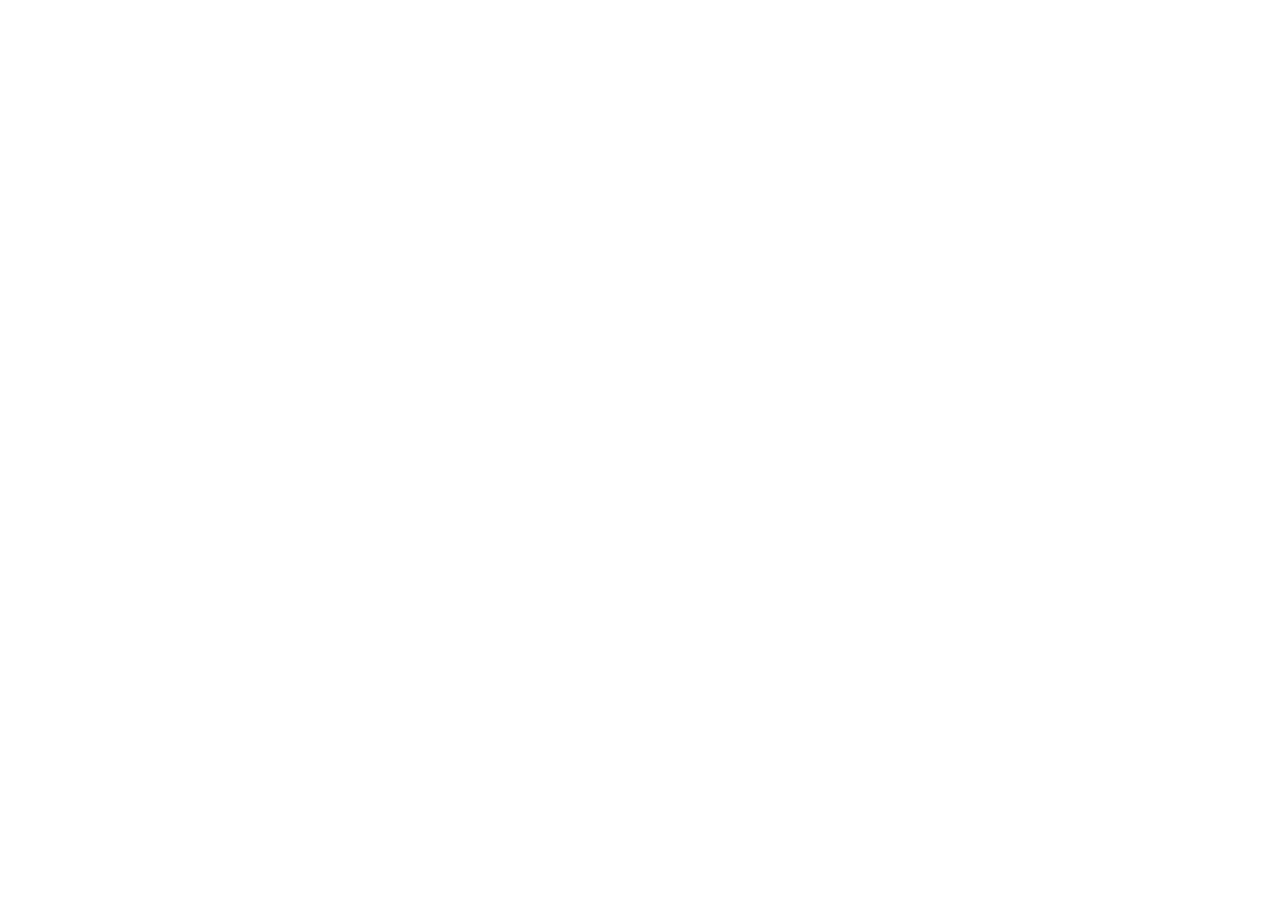
==== commit 63d85511: "20221110" ====
--- a/index.html
+++ b/index.html
@@ -1,7 +1,7 @@
 <!DOCTYPE html><html lang="en"><head>
     <meta charset="utf-8">
     <title>WAYNE'S HOME PAGE</title>
-    <base href="/">
+    <base href="https://chaomow.github.io/mypage/">
     <meta name="viewport" content="width=device-width, initial-scale=1">
     <link rel="icon" type="image/x-icon" href="favicon.ico">
     <link rel="preconnect" href="https://fonts.googleapis.com">
